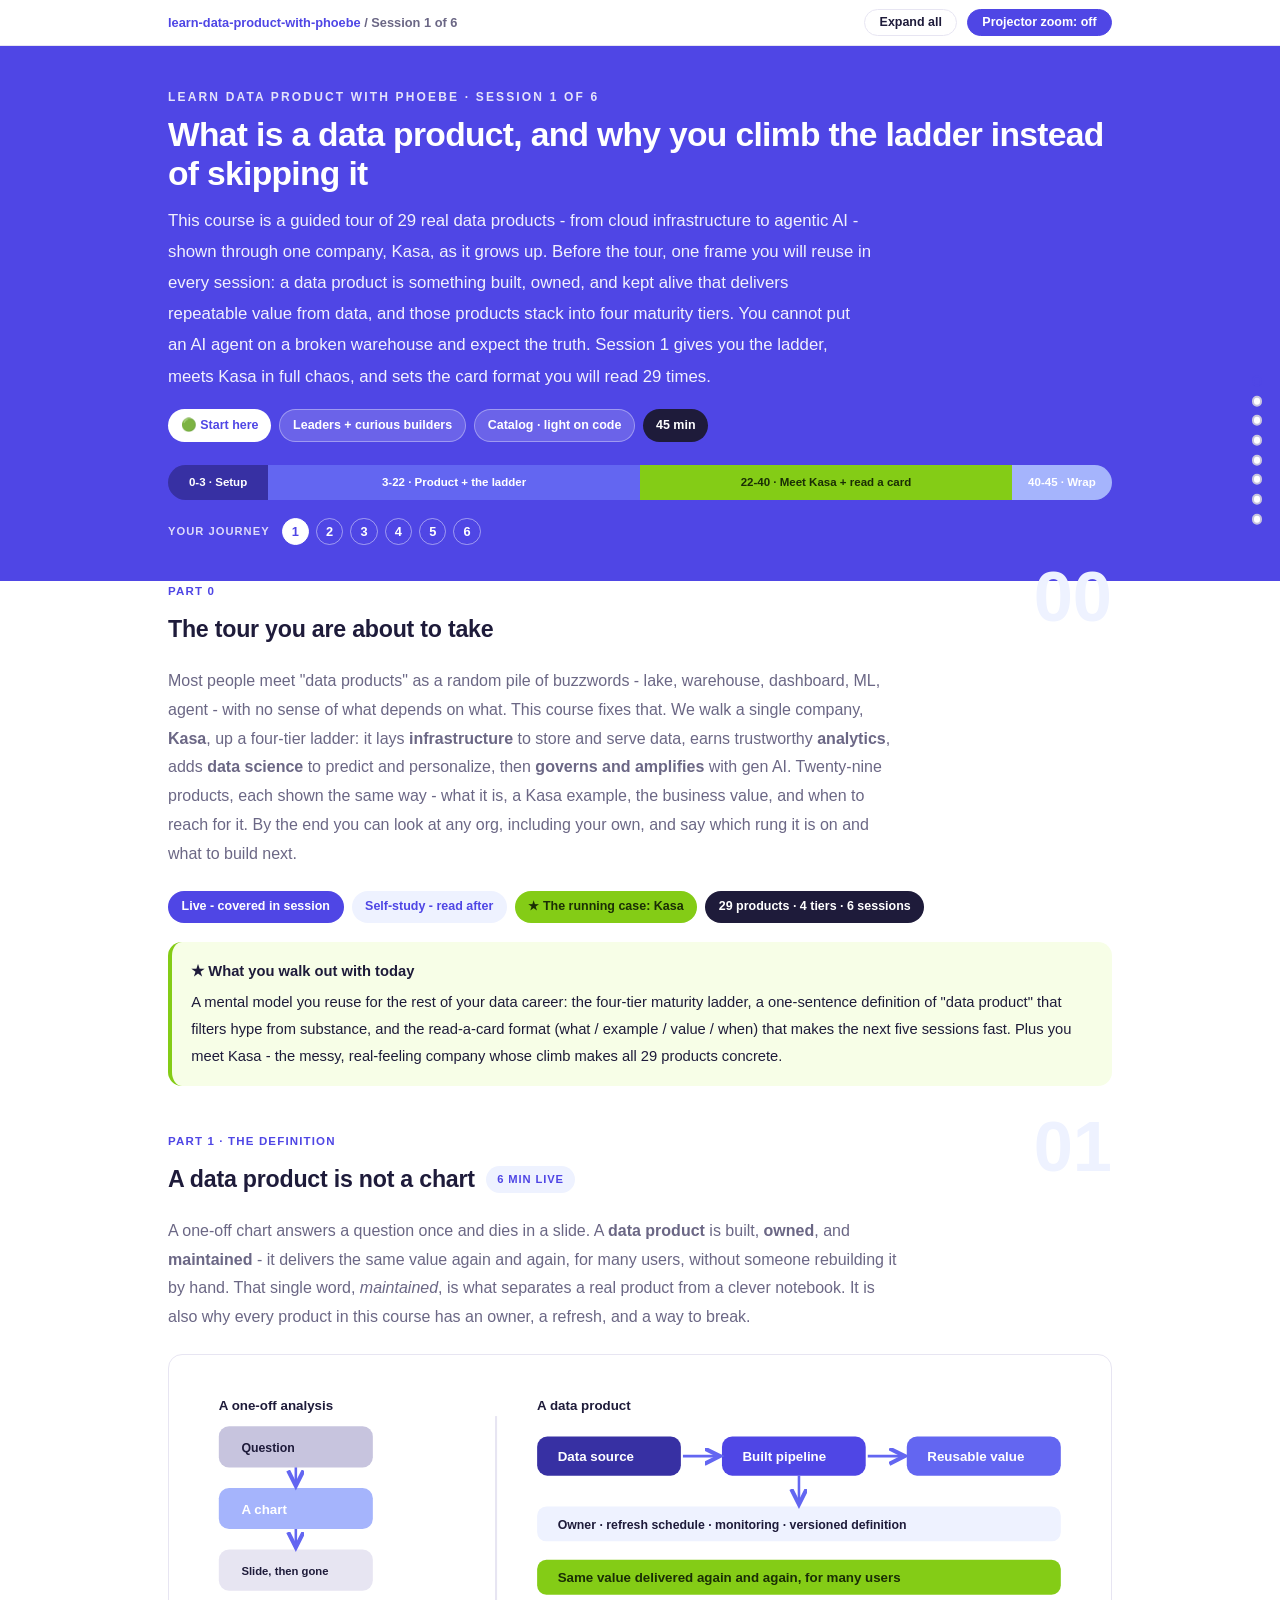
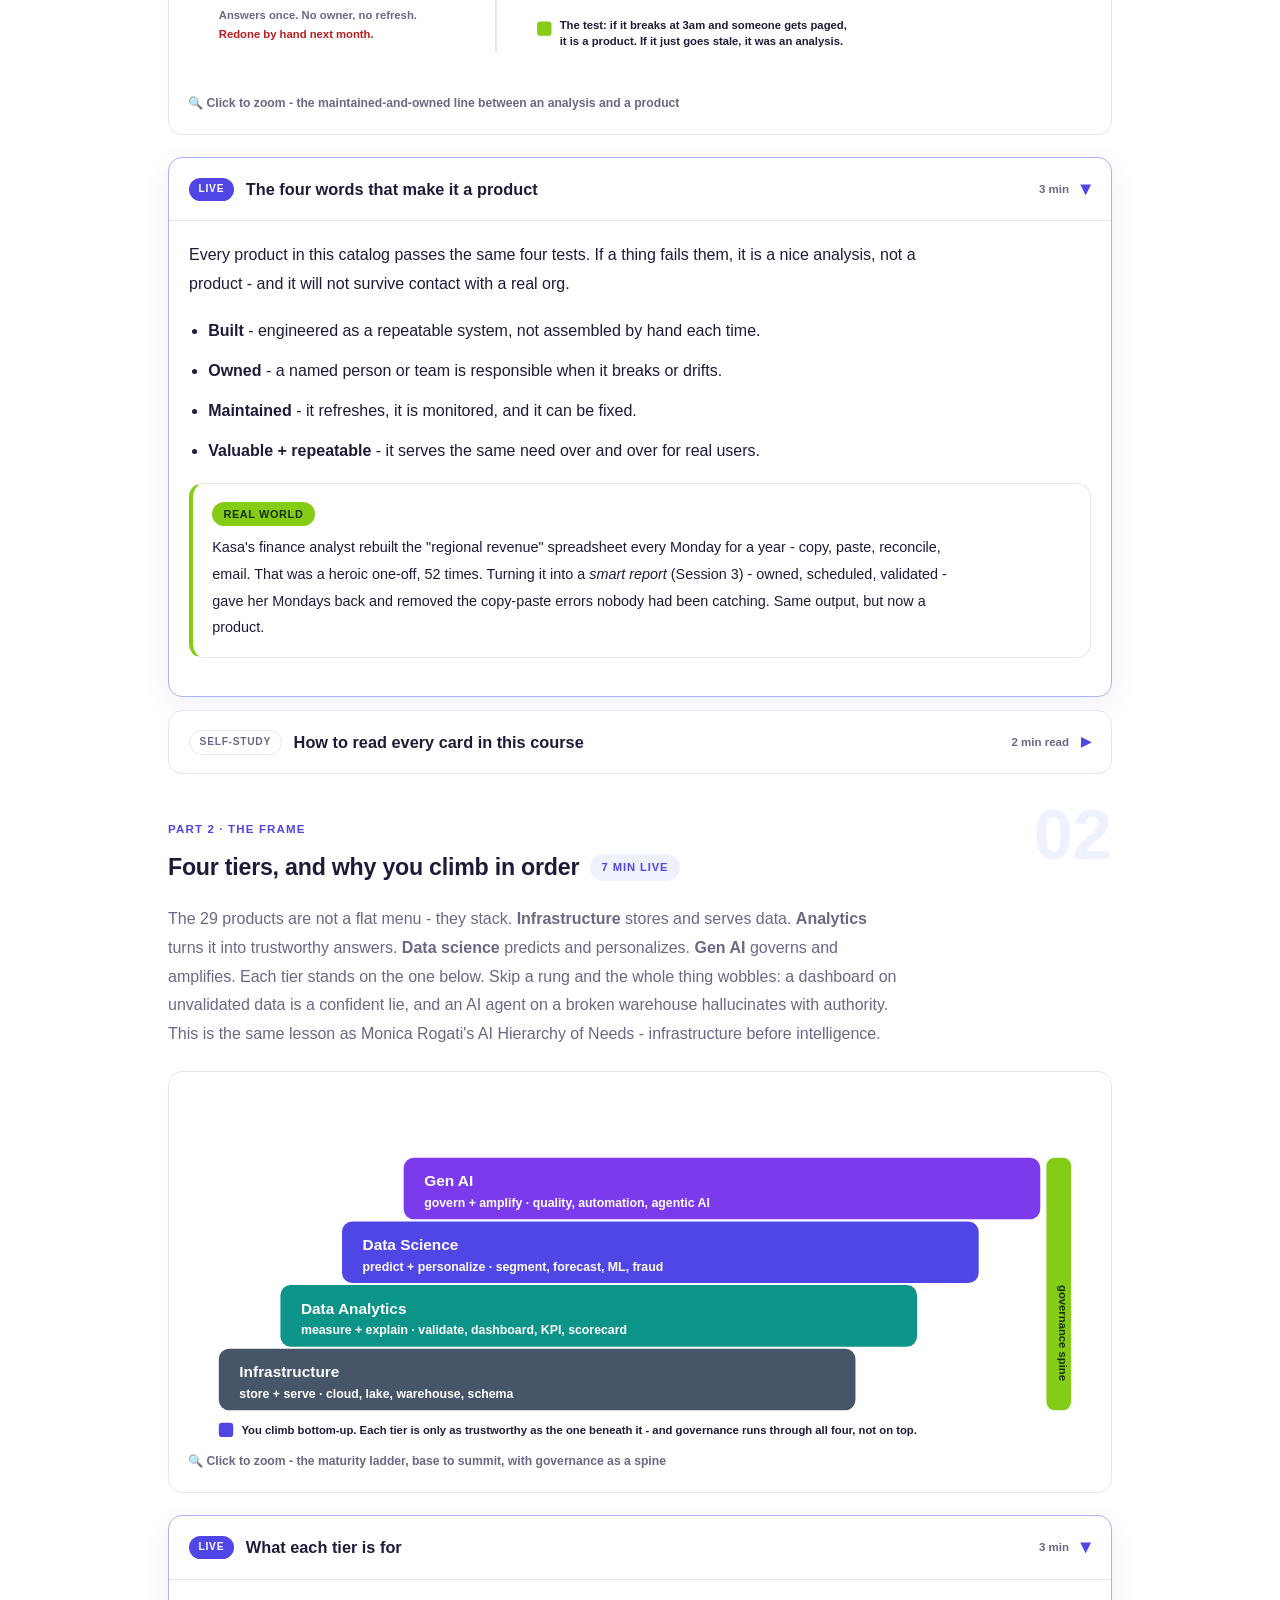
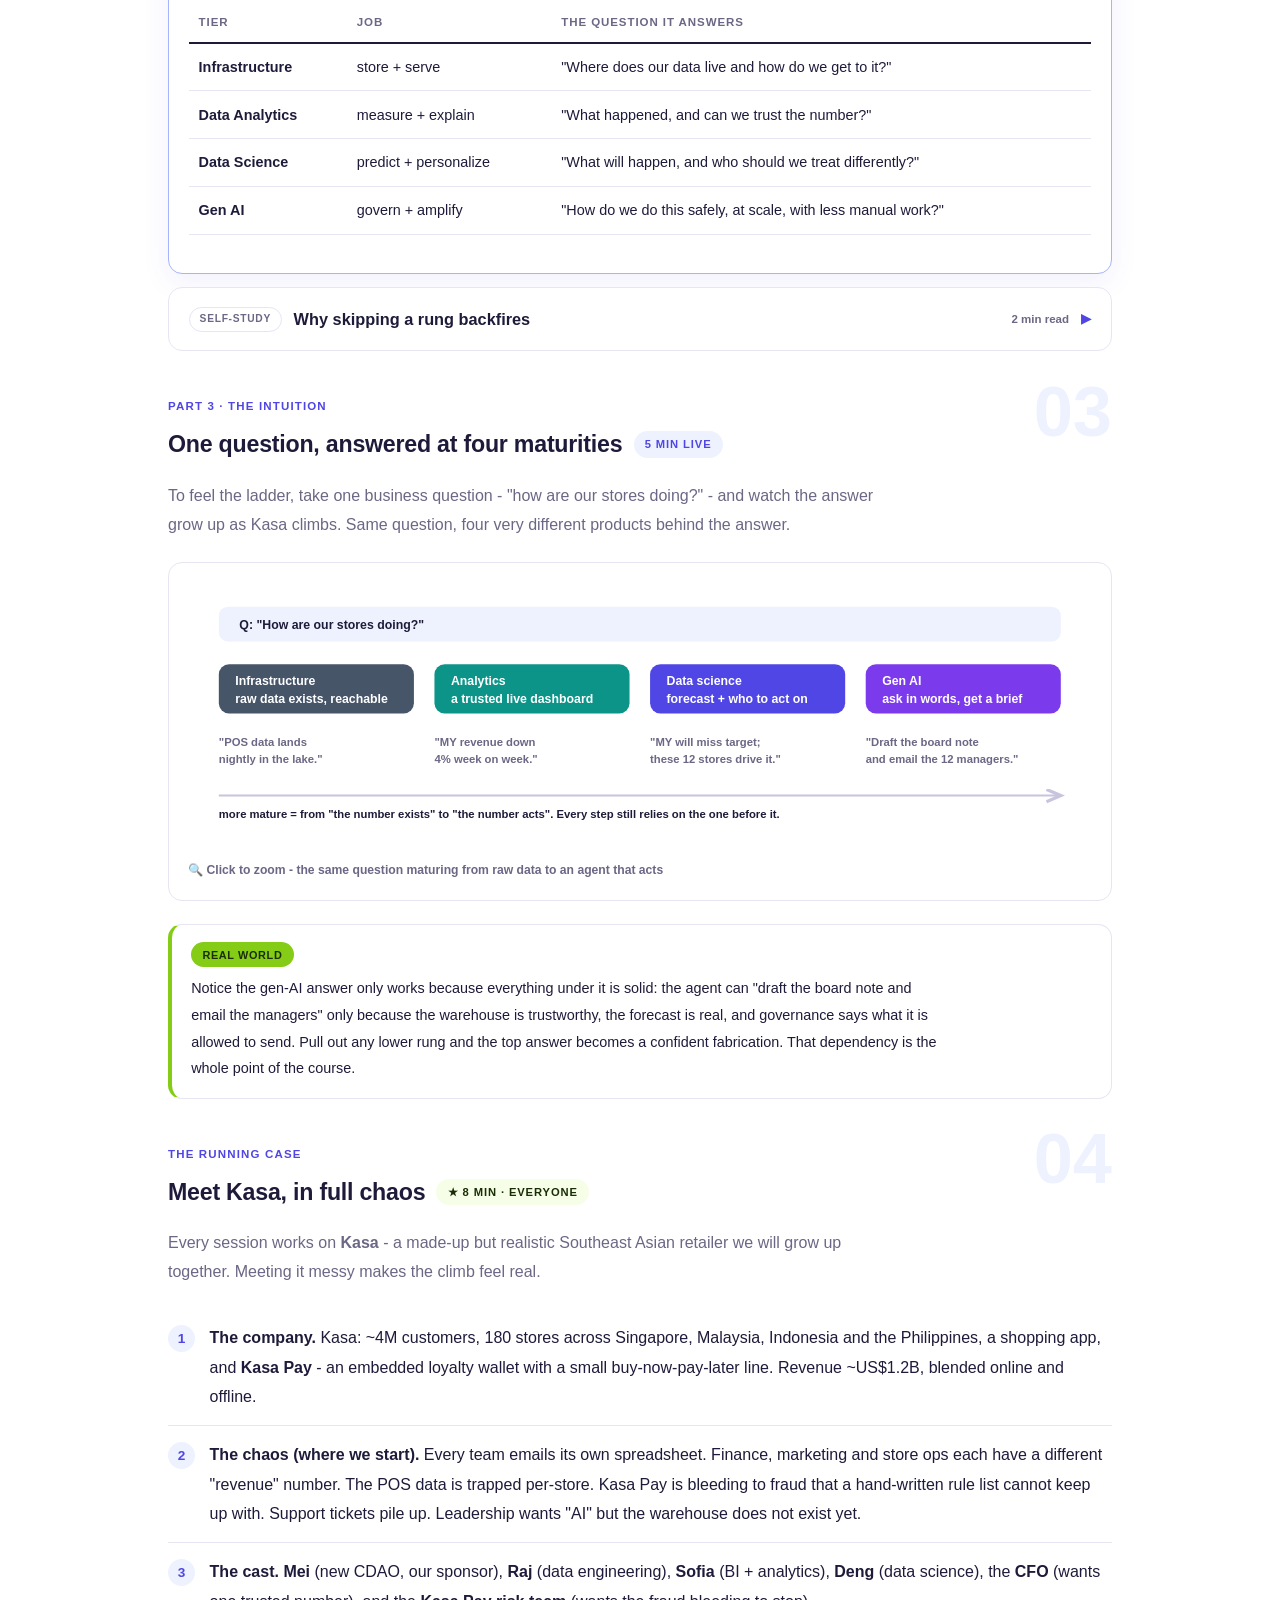
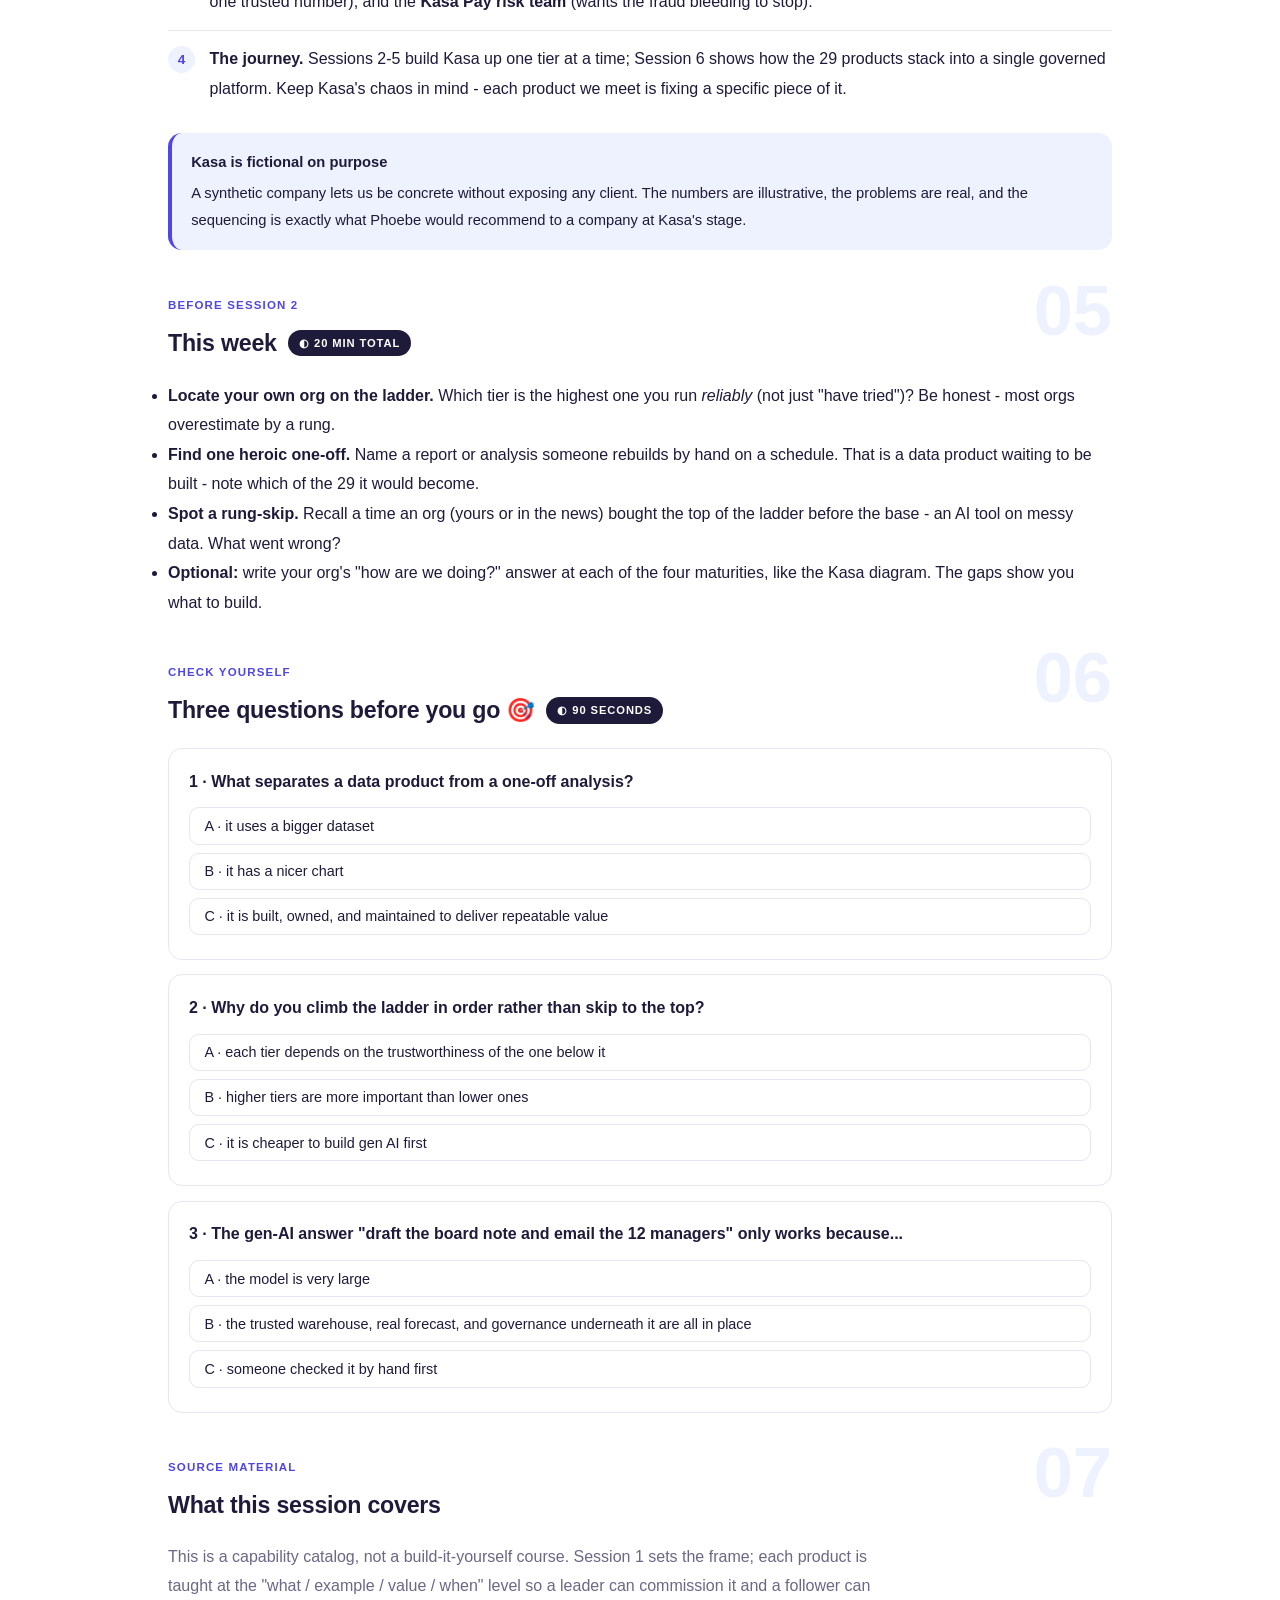
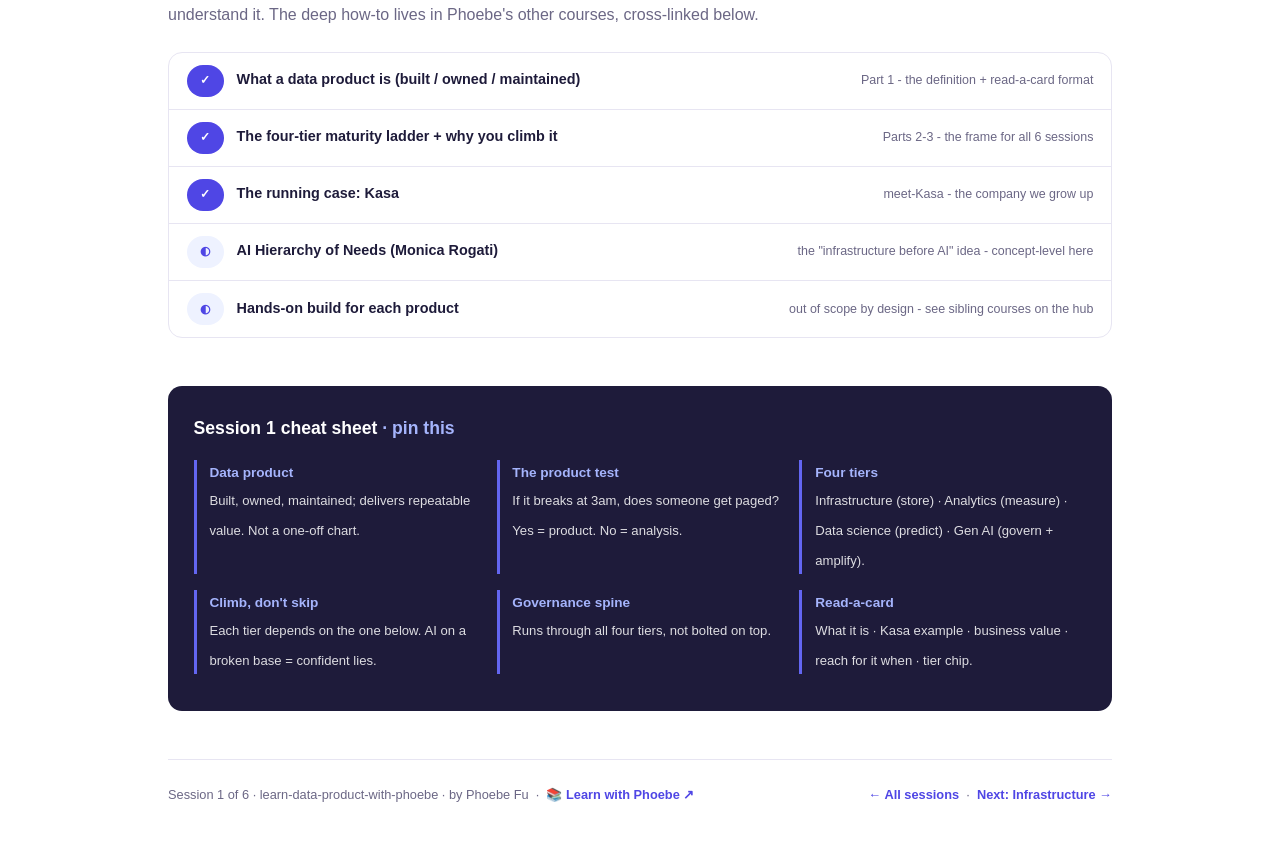
==== courses/01-maturity-ladder.html @ a774b949 "Fix SVG label text overflowing its box in S1/S4/S5 diagrams Co-Authored-By: Claude Opus 4.8 <noreply" ====
<!DOCTYPE html>
<html lang="en">
<head>
<meta charset="UTF-8">
<meta name="viewport" content="width=device-width, initial-scale=1.0">
<title>Session 1 · The data product maturity ladder - learn data product with phoebe</title>
<link rel="stylesheet" href="../assets/style.css?v=1">
</head>
<body>

<div class="toolbar">
  <div class="wrap">
    <span class="crumb"><a href="../index.html">learn-data-product-with-phoebe</a> / Session 1 of 6</span>
    <button class="btn" id="toggle-all" type="button">Expand all</button>
    <button class="btn primary" id="zoom-toggle" type="button">Projector zoom: off</button>
  </div>
</div>

<header class="masthead">
  <div class="wrap">
    <div class="eyebrow">Learn Data Product with Phoebe · Session 1 of 6</div>
    <h1>What is a data product, <span class="accent">and why you climb the ladder instead of skipping it</span></h1>
    <p class="sub">This course is a guided tour of 29 real data products - from cloud infrastructure to agentic AI - shown through one company, Kasa, as it grows up. Before the tour, one frame you will reuse in every session: a data product is something built, owned, and kept alive that delivers repeatable value from data, and those products stack into four maturity tiers. You cannot put an AI agent on a broken warehouse and expect the truth. Session 1 gives you the ladder, meets Kasa in full chaos, and sets the card format you will read 29 times.</p>
    <div class="chip-row">
      <span class="chip level">🟢 Start here</span>
      <span class="chip audience">Leaders + curious builders</span>
      <span class="chip audience">Catalog · light on code</span>
      <span class="chip time">45 min</span>
    </div>
    <div class="agenda">
      <span class="a1" style="flex:1">0-3 · Setup</span>
      <span class="a2" style="flex:4">3-22 · Product + the ladder</span>
      <span class="a3" style="flex:4">22-40 · Meet Kasa + read a card</span>
      <span class="a4" style="flex:1">40-45 · Wrap</span>
    </div>
  </div>
</header>

<main class="wrap">

  <!-- ============ INTRO ============ -->
  <section class="section" id="intro">
    <div class="section-kicker">
      <span class="klabel">Part 0</span>
      <h2>The tour you are about to take</h2>
    </div>
    <p class="lede">Most people meet "data products" as a random pile of buzzwords - lake, warehouse, dashboard, ML, agent - with no sense of what depends on what. This course fixes that. We walk a single company, <strong>Kasa</strong>, up a four-tier ladder: it lays <strong>infrastructure</strong> to store and serve data, earns trustworthy <strong>analytics</strong>, adds <strong>data science</strong> to predict and personalize, then <strong>governs and amplifies</strong> with gen AI. Twenty-nine products, each shown the same way - what it is, a Kasa example, the business value, and when to reach for it. By the end you can look at any org, including your own, and say which rung it is on and what to build next.</p>
    <div class="legend">
      <span class="pill solid">Live - covered in session</span>
      <span class="pill light">Self-study - read after</span>
      <span class="pill amber">★ The running case: Kasa</span>
      <span class="pill inkpill">29 products · 4 tiers · 6 sessions</span>
    </div>
    <div class="callout win">
      <strong>★ What you walk out with today</strong>
      A mental model you reuse for the rest of your data career: the four-tier maturity ladder, a one-sentence definition of "data product" that filters hype from substance, and the read-a-card format (what / example / value / when) that makes the next five sessions fast. Plus you meet Kasa - the messy, real-feeling company whose climb makes all 29 products concrete.
    </div>
  </section>

  <!-- ============ PART 1: WHAT IS A DATA PRODUCT ============ -->
  <section class="section" id="what-is">
    <div class="section-kicker">
      <span class="klabel">Part 1 · the definition</span>
      <h2>A data product is not a chart <span class="tag concept">6 min live</span></h2>
    </div>
    <p class="lede">A one-off chart answers a question once and dies in a slide. A <strong>data product</strong> is built, <strong>owned</strong>, and <strong>maintained</strong> - it delivers the same value again and again, for many users, without someone rebuilding it by hand. That single word, <em>maintained</em>, is what separates a real product from a clever notebook. It is also why every product in this course has an owner, a refresh, and a way to break.</p>

    <figure class="zoomable">
      <svg viewBox="0 0 880 300" xmlns="http://www.w3.org/2000/svg" role="img" aria-label="A one-off analysis on the left dies after one use, a data product on the right is built, owned, refreshed and reused">
        <style>
          .dpT { font: 700 13px Inter, sans-serif; fill: #FFFFFF; }
          .dpH { font: 700 13px Inter, sans-serif; fill: #1E1B3A; }
          .dpC { font: 600 12px Inter, sans-serif; fill: #1E1B3A; }
          .dpN { font: 600 11px Inter, sans-serif; fill: #6B6785; }
          .dpA { stroke: #6366F1; stroke-width: 2.5; fill: none; marker-end: url(#dpAh); }
        </style>
        <defs>
          <marker id="dpAh" markerWidth="9" markerHeight="9" refX="6" refY="3" orient="auto"><path d="M0,0 L6,3 L0,6" fill="none" stroke="#6366F1" stroke-width="1.6"/></marker>
        </defs>
        <!-- LEFT: one-off -->
        <text class="dpH" x="30" y="34">A one-off analysis</text>
        <rect x="30" y="50" width="150" height="40" rx="10" fill="#C7C4DE"/><text class="dpC" x="52" y="75" style="fill:#1E1B3A">Question</text>
        <rect x="30" y="110" width="150" height="40" rx="10" fill="#A5B4FC"/><text class="dpT" x="52" y="135">A chart</text>
        <rect x="30" y="170" width="150" height="40" rx="10" fill="#E7E5F2"/><text class="dpN" x="52" y="195" style="fill:#1E1B3A">Slide, then gone</text>
        <path class="dpA" d="M105,90 L105,108"/>
        <path class="dpA" d="M105,150 L105,168"/>
        <text class="dpN" x="30" y="238">Answers once. No owner, no refresh.</text>
        <text class="dpN" x="30" y="256" style="fill:#B91C1C">Redone by hand next month.</text>
        <!-- divider -->
        <line x1="300" y1="40" x2="300" y2="270" stroke="#E7E5F2" stroke-width="2"/>
        <!-- RIGHT: data product -->
        <text class="dpH" x="340" y="34">A data product</text>
        <rect x="340" y="60" width="140" height="38" rx="10" fill="#3730A3"/><text class="dpT" x="360" y="84">Data source</text>
        <rect x="520" y="60" width="140" height="38" rx="10" fill="#4F46E5"/><text class="dpT" x="540" y="84">Built pipeline</text>
        <rect x="700" y="60" width="150" height="38" rx="10" fill="#6366F1"/><text class="dpT" x="720" y="84">Reusable value</text>
        <path class="dpA" d="M482,79 L518,79"/>
        <path class="dpA" d="M662,79 L698,79"/>
        <rect x="340" y="128" width="510" height="34" rx="9" fill="#EEF2FF"/>
        <text class="dpC" x="360" y="150">Owner · refresh schedule · monitoring · versioned definition</text>
        <path class="dpA" d="M595,98 L595,126"/>
        <rect x="340" y="180" width="510" height="34" rx="9" fill="#84CC16"/>
        <text class="dpH" x="360" y="202" style="fill:#1A2E05">Same value delivered again and again, for many users</text>
        <!-- note -->
        <rect x="340" y="240" width="14" height="14" rx="3" fill="#84CC16"/>
        <text class="dpN" x="362" y="247" style="fill:#1E1B3A">The test: if it breaks at 3am and someone gets paged,</text>
        <text class="dpN" x="362" y="263" style="fill:#1E1B3A">it is a product. If it just goes stale, it was an analysis.</text>
      </svg>
      <figcaption>🔍 Click to zoom - the maintained-and-owned line between an analysis and a product</figcaption>
    </figure>

    <details class="card" open>
      <summary><span class="mode live">Live</span>The four words that make it a product<span class="mini">3 min</span><span class="caret">▶</span></summary>
      <div class="body">
        <p>Every product in this catalog passes the same four tests. If a thing fails them, it is a nice analysis, not a product - and it will not survive contact with a real org.</p>
        <ul>
          <li><strong>Built</strong> - engineered as a repeatable system, not assembled by hand each time.</li>
          <li><strong>Owned</strong> - a named person or team is responsible when it breaks or drifts.</li>
          <li><strong>Maintained</strong> - it refreshes, it is monitored, and it can be fixed.</li>
          <li><strong>Valuable + repeatable</strong> - it serves the same need over and over for real users.</li>
        </ul>
        <div class="callout example">
          <span class="ex-pill">Real world</span>
          <p>Kasa's finance analyst rebuilt the "regional revenue" spreadsheet every Monday for a year - copy, paste, reconcile, email. That was a heroic one-off, 52 times. Turning it into a <em>smart report</em> (Session 3) - owned, scheduled, validated - gave her Mondays back and removed the copy-paste errors nobody had been catching. Same output, but now a product.</p>
        </div>
      </div>
    </details>

    <details class="card">
      <summary><span class="mode self">Self-study</span>How to read every card in this course<span class="mini">2 min read</span><span class="caret">▶</span></summary>
      <div class="body">
        <p>From Session 2 on, each of the 29 products gets the same card so you can compare them at a glance:</p>
        <table class="clean">
          <thead><tr><th>Line</th><th>Answers</th></tr></thead>
          <tbody>
            <tr><td><b>What it is</b></td><td>the product in one plain sentence, no jargon</td></tr>
            <tr><td><b>Kasa example</b></td><td>what it looks like inside the running case</td></tr>
            <tr><td><b>Business value</b></td><td>the outcome a leader would pay for</td></tr>
            <tr><td><b>Reach for it when</b></td><td>the trigger that tells you it is time to build this</td></tr>
            <tr><td><b>Tier chip</b></td><td>which rung of the ladder it sits on</td></tr>
          </tbody>
        </table>
        <div class="callout tip">
          <strong>Use it as a commissioning checklist</strong>
          Leaders: the "reach for it when" line is your buy signal. If the trigger matches your org, that product is worth a conversation. If it does not, you are early - build the rung below it first.
        </div>
      </div>
    </details>
  </section>

  <!-- ============ PART 2: THE LADDER ============ -->
  <section class="section" id="ladder">
    <div class="section-kicker">
      <span class="klabel">Part 2 · the frame</span>
      <h2>Four tiers, and why you climb in order <span class="tag concept">7 min live</span></h2>
    </div>
    <p class="lede">The 29 products are not a flat menu - they stack. <strong>Infrastructure</strong> stores and serves data. <strong>Analytics</strong> turns it into trustworthy answers. <strong>Data science</strong> predicts and personalizes. <strong>Gen AI</strong> governs and amplifies. Each tier stands on the one below. Skip a rung and the whole thing wobbles: a dashboard on unvalidated data is a confident lie, and an AI agent on a broken warehouse hallucinates with authority. This is the same lesson as Monica Rogati's AI Hierarchy of Needs - infrastructure before intelligence.</p>

    <figure class="zoomable">
      <svg viewBox="0 0 880 340" xmlns="http://www.w3.org/2000/svg" role="img" aria-label="A four-rung ascending ladder: infrastructure at the base in slate, analytics in teal, data science in indigo, gen AI at the top in violet, with a governance spine running through all">
        <style>
          .ldT { font: 800 15px Inter, sans-serif; fill: #FFFFFF; }
          .ldS { font: 600 12px Inter, sans-serif; fill: #FFFFFF; }
          .ldN { font: 600 11px Inter, sans-serif; fill: #6B6785; }
          .ldG { font: 700 11px Inter, sans-serif; fill: #1A2E05; }
        </style>
        <!-- rungs, rising left to right -->
        <rect x="30"  y="250" width="620" height="60" rx="10" fill="#475569"/>
        <text class="ldT" x="50" y="278">Infrastructure</text><text class="ldS" x="50" y="298">store + serve · cloud, lake, warehouse, schema</text>
        <rect x="90"  y="188" width="620" height="60" rx="10" fill="#0D9488"/>
        <text class="ldT" x="110" y="216">Data Analytics</text><text class="ldS" x="110" y="236">measure + explain · validate, dashboard, KPI, scorecard</text>
        <rect x="150" y="126" width="620" height="60" rx="10" fill="#4F46E5"/>
        <text class="ldT" x="170" y="154">Data Science</text><text class="ldS" x="170" y="174">predict + personalize · segment, forecast, ML, fraud</text>
        <rect x="210" y="64"  width="620" height="60" rx="10" fill="#7C3AED"/>
        <text class="ldT" x="230" y="92">Gen AI</text><text class="ldS" x="230" y="112">govern + amplify · quality, automation, agentic AI</text>
        <!-- governance spine -->
        <rect x="836" y="64" width="24" height="246" rx="8" fill="#84CC16"/>
        <text class="ldG" x="848" y="188" transform="rotate(90 848 188)">governance spine</text>
        <!-- note squares -->
        <rect x="30" y="322" width="14" height="14" rx="3" fill="#4F46E5"/>
        <text class="ldN" x="52" y="333" style="fill:#1E1B3A">You climb bottom-up. Each tier is only as trustworthy as the one beneath it - and governance runs through all four, not on top.</text>
      </svg>
      <figcaption>🔍 Click to zoom - the maturity ladder, base to summit, with governance as a spine</figcaption>
    </figure>

    <details class="card" open>
      <summary><span class="mode live">Live</span>What each tier is for<span class="mini">3 min</span><span class="caret">▶</span></summary>
      <div class="body">
        <table class="clean">
          <thead><tr><th>Tier</th><th>Job</th><th>The question it answers</th></tr></thead>
          <tbody>
            <tr><td><b>Infrastructure</b></td><td>store + serve</td><td>"Where does our data live and how do we get to it?"</td></tr>
            <tr><td><b>Data Analytics</b></td><td>measure + explain</td><td>"What happened, and can we trust the number?"</td></tr>
            <tr><td><b>Data Science</b></td><td>predict + personalize</td><td>"What will happen, and who should we treat differently?"</td></tr>
            <tr><td><b>Gen AI</b></td><td>govern + amplify</td><td>"How do we do this safely, at scale, with less manual work?"</td></tr>
          </tbody>
        </table>
      </div>
    </details>

    <details class="card">
      <summary><span class="mode self">Self-study</span>Why skipping a rung backfires<span class="mini">2 min read</span><span class="caret">▶</span></summary>
      <div class="body">
        <p>The most expensive data mistakes are all rung-skips. A few patterns you will recognize:</p>
        <ul>
          <li><strong>AI on a swamp</strong> - buying an "AI copilot" before the warehouse is clean. It answers fluently and wrongly, and trust never recovers.</li>
          <li><strong>Dashboards on sand</strong> - shipping 40 dashboards with no data validation. Every meeting becomes an argument about whose number is right.</li>
          <li><strong>Models with no home</strong> - a data scientist builds a great churn model that lives in a notebook and never ships. Value: zero.</li>
        </ul>
        <div class="callout tip">
          <strong>The ladder is a sequencing tool, not a ranking</strong>
          Higher is not "better" - infrastructure is not lesser than AI. Higher just <em>depends on</em> lower. A mature org runs all four tiers at once; a growing one builds them in order.
        </div>
      </div>
    </details>
  </section>

  <!-- ============ PART 3: SAME QUESTION FOUR MATURITIES ============ -->
  <section class="section" id="four-maturities">
    <div class="section-kicker">
      <span class="klabel">Part 3 · the intuition</span>
      <h2>One question, answered at four maturities <span class="tag concept">5 min live</span></h2>
    </div>
    <p class="lede">To feel the ladder, take one business question - "how are our stores doing?" - and watch the answer grow up as Kasa climbs. Same question, four very different products behind the answer.</p>

    <figure class="zoomable">
      <svg viewBox="0 0 880 260" xmlns="http://www.w3.org/2000/svg" role="img" aria-label="The question how are our stores doing answered four ways, one per tier, each richer than the last">
        <style>
          .sqT { font: 700 12px Inter, sans-serif; fill: #FFFFFF; }
          .sqL { font: 700 12px Inter, sans-serif; fill: #1E1B3A; }
          .sqN { font: 600 11px Inter, sans-serif; fill: #6B6785; }
        </style>
        <rect x="30" y="24" width="820" height="34" rx="9" fill="#EEF2FF"/>
        <text class="sqL" x="50" y="46">Q: "How are our stores doing?"</text>
        <!-- four columns -->
        <rect x="30" y="80" width="190" height="48" rx="10" fill="#475569"/><text class="sqT" x="46" y="100">Infrastructure</text><text class="sqT" x="46" y="118" style="font-weight:600">raw data exists, reachable</text>
        <rect x="240" y="80" width="190" height="48" rx="10" fill="#0D9488"/><text class="sqT" x="256" y="100">Analytics</text><text class="sqT" x="256" y="118" style="font-weight:600">a trusted live dashboard</text>
        <rect x="450" y="80" width="190" height="48" rx="10" fill="#4F46E5"/><text class="sqT" x="466" y="100">Data science</text><text class="sqT" x="466" y="118" style="font-weight:600">forecast + who to act on</text>
        <rect x="660" y="80" width="190" height="48" rx="10" fill="#7C3AED"/><text class="sqT" x="676" y="100">Gen AI</text><text class="sqT" x="676" y="118" style="font-weight:600">ask in words, get a brief</text>
        <!-- answers -->
        <text class="sqN" x="30" y="160">"POS data lands</text><text class="sqN" x="30" y="176">nightly in the lake."</text>
        <text class="sqN" x="240" y="160">"MY revenue down</text><text class="sqN" x="240" y="176">4% week on week."</text>
        <text class="sqN" x="450" y="160">"MY will miss target;</text><text class="sqN" x="450" y="176">these 12 stores drive it."</text>
        <text class="sqN" x="660" y="160">"Draft the board note</text><text class="sqN" x="660" y="176">and email the 12 managers."</text>
        <!-- arrow -->
        <line x1="30" y1="208" x2="850" y2="208" stroke="#C7C4DE" stroke-width="2" marker-end="url(#sqAh)"/>
        <defs><marker id="sqAh" markerWidth="10" markerHeight="10" refX="7" refY="3" orient="auto"><path d="M0,0 L7,3 L0,6" fill="none" stroke="#C7C4DE" stroke-width="1.6"/></marker></defs>
        <text class="sqN" x="30" y="230" style="fill:#1E1B3A">more mature = from "the number exists" to "the number acts". Every step still relies on the one before it.</text>
      </svg>
      <figcaption>🔍 Click to zoom - the same question maturing from raw data to an agent that acts</figcaption>
    </figure>

    <div class="callout example">
      <span class="ex-pill">Real world</span>
      <p>Notice the gen-AI answer only works because everything under it is solid: the agent can "draft the board note and email the managers" only because the warehouse is trustworthy, the forecast is real, and governance says what it is allowed to send. Pull out any lower rung and the top answer becomes a confident fabrication. That dependency is the whole point of the course.</p>
    </div>
  </section>

  <!-- ============ MEET KASA ============ -->
  <section class="section" id="meet-kasa">
    <div class="section-kicker">
      <span class="klabel">The running case</span>
      <h2>Meet Kasa, in full chaos <span class="tag demo">★ 8 min · everyone</span></h2>
    </div>
    <p class="lede">Every session works on <strong>Kasa</strong> - a made-up but realistic Southeast Asian retailer we will grow up together. Meeting it messy makes the climb feel real.</p>
    <div class="steps">
      <div class="step"><p><strong>The company.</strong> Kasa: ~4M customers, 180 stores across Singapore, Malaysia, Indonesia and the Philippines, a shopping app, and <strong>Kasa Pay</strong> - an embedded loyalty wallet with a small buy-now-pay-later line. Revenue ~US$1.2B, blended online and offline.</p></div>
      <div class="step"><p><strong>The chaos (where we start).</strong> Every team emails its own spreadsheet. Finance, marketing and store ops each have a different "revenue" number. The POS data is trapped per-store. Kasa Pay is bleeding to fraud that a hand-written rule list cannot keep up with. Support tickets pile up. Leadership wants "AI" but the warehouse does not exist yet.</p></div>
      <div class="step"><p><strong>The cast.</strong> <b>Mei</b> (new CDAO, our sponsor), <b>Raj</b> (data engineering), <b>Sofia</b> (BI + analytics), <b>Deng</b> (data science), the <b>CFO</b> (wants one trusted number), and the <b>Kasa Pay risk team</b> (wants the fraud bleeding to stop).</p></div>
      <div class="step"><p><strong>The journey.</strong> Sessions 2-5 build Kasa up one tier at a time; Session 6 shows how the 29 products stack into a single governed platform. Keep Kasa's chaos in mind - each product we meet is fixing a specific piece of it.</p></div>
    </div>
    <div class="callout tip">
      <strong>Kasa is fictional on purpose</strong>
      A synthetic company lets us be concrete without exposing any client. The numbers are illustrative, the problems are real, and the sequencing is exactly what Phoebe would recommend to a company at Kasa's stage.
    </div>
  </section>

  <!-- ============ HOMEWORK ============ -->
  <section class="section" id="exercise">
    <div class="section-kicker">
      <span class="klabel">Before Session 2</span>
      <h2>This week <span class="tag exercise">◐ 20 min total</span></h2>
    </div>
    <ul>
      <li><strong>Locate your own org on the ladder.</strong> Which tier is the highest one you run <em>reliably</em> (not just "have tried")? Be honest - most orgs overestimate by a rung.</li>
      <li><strong>Find one heroic one-off.</strong> Name a report or analysis someone rebuilds by hand on a schedule. That is a data product waiting to be built - note which of the 29 it would become.</li>
      <li><strong>Spot a rung-skip.</strong> Recall a time an org (yours or in the news) bought the top of the ladder before the base - an AI tool on messy data. What went wrong?</li>
      <li><strong>Optional:</strong> write your org's "how are we doing?" answer at each of the four maturities, like the Kasa diagram. The gaps show you what to build.</li>
    </ul>
  </section>

  <!-- ============ QUIZ ============ -->
  <section class="section" id="quiz">
    <div class="section-kicker">
      <span class="klabel">Check yourself</span>
      <h2>Three questions before you go 🎯 <span class="tag exercise">◐ 90 seconds</span></h2>
    </div>
    <div class="quiz-q" data-answer="2">
      <p class="qtext">1 · What separates a data product from a one-off analysis?</p>
      <button class="qopt" type="button">A · it uses a bigger dataset</button>
      <button class="qopt" type="button">B · it has a nicer chart</button>
      <button class="qopt" type="button">C · it is built, owned, and maintained to deliver repeatable value</button>
      <p class="qwhy">The dividing word is "maintained" - a product has an owner, a refresh, and a way to break. A one-off answers once and dies in a slide.</p>
    </div>
    <div class="quiz-q" data-answer="0">
      <p class="qtext">2 · Why do you climb the ladder in order rather than skip to the top?</p>
      <button class="qopt" type="button">A · each tier depends on the trustworthiness of the one below it</button>
      <button class="qopt" type="button">B · higher tiers are more important than lower ones</button>
      <button class="qopt" type="button">C · it is cheaper to build gen AI first</button>
      <p class="qwhy">Higher is not better, it is dependent. An AI agent on a broken warehouse hallucinates with authority - the base has to be solid first. It echoes the AI Hierarchy of Needs: infrastructure before intelligence.</p>
    </div>
    <div class="quiz-q" data-answer="1">
      <p class="qtext">3 · The gen-AI answer "draft the board note and email the 12 managers" only works because...</p>
      <button class="qopt" type="button">A · the model is very large</button>
      <button class="qopt" type="button">B · the trusted warehouse, real forecast, and governance underneath it are all in place</button>
      <button class="qopt" type="button">C · someone checked it by hand first</button>
      <p class="qwhy">The top of the ladder only acts correctly when every rung under it is solid. Remove the warehouse or the governance and the agent acts confidently on fiction.</p>
    </div>
    <p class="quiz-score"></p>
  </section>

  <!-- ============ OFFICIAL SOURCES ============ -->
  <section class="section" id="official">
    <div class="section-kicker">
      <span class="klabel">Source material</span>
      <h2>What this session covers</h2>
    </div>
    <p class="lede">This is a capability catalog, not a build-it-yourself course. Session 1 sets the frame; each product is taught at the "what / example / value / when" level so a leader can commission it and a follower can understand it. The deep how-to lives in Phoebe's other courses, cross-linked below.</p>
    <div class="covered">
      <div class="covered-row"><span class="status pill solid">✓</span><span class="name">What a data product is (built / owned / maintained)</span><span class="note">Part 1 - the definition + read-a-card format</span></div>
      <div class="covered-row"><span class="status pill solid">✓</span><span class="name">The four-tier maturity ladder + why you climb it</span><span class="note">Parts 2-3 - the frame for all 6 sessions</span></div>
      <div class="covered-row"><span class="status pill solid">✓</span><span class="name">The running case: Kasa</span><span class="note">meet-Kasa - the company we grow up</span></div>
      <div class="covered-row"><span class="status pill light">◐</span><span class="name">AI Hierarchy of Needs (Monica Rogati)</span><span class="note">the "infrastructure before AI" idea - concept-level here</span></div>
      <div class="covered-row"><span class="status pill light">◐</span><span class="name">Hands-on build for each product</span><span class="note">out of scope by design - see sibling courses on the hub</span></div>
    </div>
  </section>

  <!-- ============ CHEAT SHEET ============ -->
  <section class="cheat" id="cheatsheet">
    <h3>Session 1 cheat sheet <span>· pin this</span></h3>
    <div class="grid-2">
      <div class="cheat-item"><b>Data product</b><span>Built, owned, maintained; delivers repeatable value. Not a one-off chart.</span></div>
      <div class="cheat-item"><b>The product test</b><span>If it breaks at 3am, does someone get paged? Yes = product. No = analysis.</span></div>
      <div class="cheat-item"><b>Four tiers</b><span>Infrastructure (store) · Analytics (measure) · Data science (predict) · Gen AI (govern + amplify).</span></div>
      <div class="cheat-item"><b>Climb, don't skip</b><span>Each tier depends on the one below. AI on a broken base = confident lies.</span></div>
      <div class="cheat-item"><b>Governance spine</b><span>Runs through all four tiers, not bolted on top.</span></div>
      <div class="cheat-item"><b>Read-a-card</b><span>What it is · Kasa example · business value · reach for it when · tier chip.</span></div>
    </div>
  </section>

  <footer class="pagefoot">
    <span>Session 1 of 6 · learn-data-product-with-phoebe · by Phoebe Fu &nbsp;·&nbsp; 📚 <a href="https://phoebefu6.github.io/learn-with-phoebe/">Learn with Phoebe ↗</a></span>
    <span><a href="../index.html">← All sessions</a> &nbsp;·&nbsp; <a href="02-infrastructure.html">Next: Infrastructure →</a></span>
  </footer>

</main>

<script src="../assets/app.js?v=1"></script>
</body>
</html>
---- assets/style.css ----
/* learn-claude-with-phoebe - editorial bold design system
   Accent: indigo #4F46E5 · Ink: #1E1B3A · Flagship: amber #84CC16 */

:root {
  --indigo: #4F46E5;
  --indigo-deep: #3730A3;
  --indigo-mid: #6366F1;
  --indigo-soft: #A5B4FC;
  --indigo-50: #EEF2FF;
  --ink: #1E1B3A;
  --muted: #6B6785;
  --faint: #C7C4DE;
  --hairline: #E7E5F2;
  --amber: #84CC16;
  --amber-ink: #1A2E05;
  --amber-50: #F7FEE7;
  --paper: #FFFFFF;
  --code-bg: #14132B;
  --code-ink: #E0E7FF;
  --radius: 14px;
}

* { margin: 0; padding: 0; box-sizing: border-box; }

html { font-size: 16px; scroll-behavior: smooth; }
html.zoom-125 { font-size: 20px; }
html.zoom-150 { font-size: 24px; }

body {
  font-family: "Inter", -apple-system, BlinkMacSystemFont, "Segoe UI", Roboto, sans-serif;
  background: var(--paper);
  color: var(--ink);
  line-height: 1.85;
  font-feature-settings: "tnum";
}

.wrap { max-width: 62rem; margin: 0 auto; padding: 0 1.5rem; }

/* ---------- header band ---------- */
.masthead {
  background: var(--indigo);
  color: #fff;
  padding: 2.5rem 0 2.25rem;
}
.masthead .eyebrow {
  font-size: .75rem;
  letter-spacing: .18em;
  text-transform: uppercase;
  opacity: .85;
  font-weight: 600;
}
.masthead h1 {
  font-size: 2.1rem;
  line-height: 1.15;
  font-weight: 800;
  margin: .5rem 0 .75rem;
  letter-spacing: -.02em;
}
.masthead h1 .accent { color: inherit; }
.masthead .sub { font-size: 1.05rem; opacity: .92; max-width: 44rem; }

.chip-row { display: flex; flex-wrap: wrap; gap: .5rem; margin-top: 1.1rem; }
.chip {
  display: inline-flex;
  align-items: center;
  gap: .35rem;
  border-radius: 999px;
  padding: .25rem .8rem;
  font-size: .78rem;
  font-weight: 600;
  white-space: nowrap;
}
.chip.level { background: #fff; color: var(--indigo); }
.chip.audience { background: rgba(255,255,255,.16); color: #fff; border: 1px solid rgba(255,255,255,.35); }
.chip.time { background: var(--ink); color: #fff; font-variant-numeric: tabular-nums; }

/* ---------- agenda bar ---------- */
.agenda {
  display: flex;
  border-radius: 999px;
  overflow: hidden;
  margin: 1.4rem 0 0;
  font-size: .72rem;
  font-weight: 600;
  text-align: center;
  color: #fff;
}
.agenda span { padding: .45rem .3rem; white-space: nowrap; overflow: hidden; text-overflow: ellipsis; }
.agenda .a1 { background: var(--indigo-deep); }
.agenda .a2 { background: var(--indigo-mid); }
.agenda .a3 { background: var(--amber); color: var(--amber-ink); }
.agenda .a4 { background: var(--indigo-soft); }

/* ---------- toolbar ---------- */
.toolbar {
  position: sticky;
  top: 0;
  z-index: 40;
  background: rgba(255,255,255,.94);
  backdrop-filter: blur(6px);
  border-bottom: 1px solid var(--hairline);
  padding: .55rem 0;
}
.toolbar .wrap { display: flex; align-items: center; gap: .6rem; }
.toolbar .crumb { font-size: .8rem; color: var(--muted); font-weight: 600; margin-right: auto; }
.toolbar .crumb a { color: var(--indigo); text-decoration: none; }
.btn {
  border: 1px solid var(--hairline);
  background: #fff;
  color: var(--ink);
  border-radius: 999px;
  padding: .35rem .9rem;
  font-size: .78rem;
  font-weight: 600;
  cursor: pointer;
  font-family: inherit;
  transition: all .15s ease;
}
.btn:hover { border-color: var(--indigo); color: var(--indigo); }
.btn.primary { background: var(--indigo); border-color: var(--indigo); color: #fff; }
.btn.primary:hover { background: var(--indigo-deep); }

/* ---------- sections ---------- */
main { padding: 2.5rem 0 4rem; }

.section { margin-bottom: 2.8rem; }
.section-kicker { margin-bottom: 1rem; }
.section-kicker .klabel {
  display: block;
  font-size: .72rem;
  text-transform: uppercase;
  letter-spacing: .1em;
  color: var(--indigo);
  font-weight: 700;
  margin-bottom: .35rem;
}
.section-kicker h2 {
  font-size: 1.45rem;
  font-weight: 800;
  letter-spacing: -.01em;
  display: flex;
  align-items: center;
  gap: .7rem;
  flex-wrap: wrap;
}
.section-kicker .tag {
  border-radius: 999px;
  padding: .18rem .7rem;
  font-size: .7rem;
  font-weight: 700;
  text-transform: uppercase;
  letter-spacing: .08em;
}
.tag.concept { background: var(--indigo-50); color: var(--indigo); }
.tag.demo { background: var(--amber-50); color: var(--amber-ink); }
.tag.exercise { background: var(--ink); color: #fff; }

.lede { color: var(--muted); max-width: 46rem; margin-bottom: 1.4rem; line-height: 1.8; }

/* live vs self-study markers on cards */
.mode {
  font-size: .64rem;
  font-weight: 700;
  text-transform: uppercase;
  letter-spacing: .07em;
  padding: .14rem .6rem;
  border-radius: 999px;
  flex: none;
}
.mode.live { background: var(--indigo); color: #fff; }
.mode.self { background: #fff; color: var(--muted); border: 1px solid var(--hairline); }

/* ---------- accordions ---------- */
details.card {
  border: 1px solid var(--hairline);
  border-radius: var(--radius);
  margin-bottom: .8rem;
  overflow: hidden;
  background: #fff;
}
details.card[open] { border-color: var(--indigo-soft); box-shadow: 0 8px 28px rgba(79,70,229,.08); }
details.card summary {
  list-style: none;
  cursor: pointer;
  padding: 1rem 1.25rem;
  display: flex;
  align-items: center;
  gap: .75rem;
  font-weight: 700;
  font-size: 1.02rem;
  user-select: none;
}
details.card summary::-webkit-details-marker { display: none; }
details.card summary .dot {
  width: .6rem; height: .6rem;
  border-radius: 999px;
  background: var(--indigo);
  flex: none;
}
details.card summary .mini { margin-left: auto; font-size: .72rem; color: var(--muted); font-weight: 600; white-space: nowrap; }
details.card summary .caret { transition: transform .2s ease; color: var(--indigo); font-size: .8rem; }
details.card[open] summary .caret { transform: rotate(90deg); }
details.card .body { padding: 0 1.25rem 1.4rem; border-top: 1px solid var(--hairline); padding-top: 1.15rem; }
details.card .body p { margin-bottom: 1.05rem; max-width: 48rem; }
details.card .body p:last-child { margin-bottom: 0; }
details.card .body ul, details.card .body ol { margin: 0 0 1.1rem 1.2rem; max-width: 47rem; }
details.card .body li { margin-bottom: .65rem; }
details.card .body h4 { font-size: .95rem; font-weight: 700; margin: 1.1rem 0 .45rem; }
details.card .body h4:first-child { margin-top: 0; }

/* ---------- pills & legends ---------- */
.legend { display: flex; flex-wrap: wrap; gap: .5rem; margin: 0 0 1.2rem; }
.pill {
  display: inline-flex;
  align-items: center;
  gap: .4rem;
  border-radius: 999px;
  padding: .28rem .85rem;
  font-size: .78rem;
  font-weight: 600;
}
.pill.solid { background: var(--indigo); color: #fff; }
.pill.light { background: var(--indigo-50); color: var(--indigo); }
.pill.inkpill { background: var(--ink); color: #fff; }
.pill.amber, .pill.peach { background: var(--amber); color: var(--amber-ink); }
.pill.bare { color: var(--faint); }

/* ---------- 4D grid ---------- */
.grid-2 { display: grid; grid-template-columns: repeat(auto-fit, minmax(15rem, 1fr)); gap: .8rem; margin: .5rem 0 1rem; }
.d-card {
  border: 1px solid var(--hairline);
  border-left: 4px solid var(--indigo);
  border-radius: 10px;
  padding: 1rem 1.1rem;
}
.d-card h4 { font-size: .95rem; margin-bottom: .3rem; }
.d-card h4 .lead-letter { color: var(--indigo); }
.d-card p { font-size: .86rem; color: var(--muted); margin: 0; }

/* ---------- tables ---------- */
table.clean { width: 100%; border-collapse: collapse; font-size: .9rem; margin: .4rem 0 1rem; }
table.clean th {
  text-align: left;
  font-size: .72rem;
  text-transform: uppercase;
  letter-spacing: .08em;
  color: var(--muted);
  padding: .5rem .6rem;
  border-bottom: 2px solid var(--ink);
}
table.clean td { padding: .7rem .6rem; border-bottom: .5px solid var(--hairline); vertical-align: top; line-height: 1.7; }
table.clean td:first-child { font-weight: 600; }

/* ---------- prompt boxes ---------- */
.prompt-box {
  position: relative;
  background: var(--code-bg);
  color: var(--code-ink);
  border-radius: var(--radius);
  padding: 1.1rem 1.2rem;
  margin: 1rem 0 1.2rem;
  font-family: "SF Mono", ui-monospace, Menlo, Consolas, monospace;
  font-size: .84rem;
  line-height: 1.65;
  white-space: pre-wrap;
  word-break: break-word;
}
.prompt-box .label {
  position: absolute;
  top: -0.7rem;
  left: 1rem;
  background: var(--indigo);
  color: #fff;
  font-family: "Inter", -apple-system, sans-serif;
  font-size: .68rem;
  font-weight: 700;
  letter-spacing: .06em;
  text-transform: uppercase;
  border-radius: 999px;
  padding: .15rem .7rem;
}
.prompt-box.bad .label { background: var(--faint); color: var(--ink); }
.prompt-box.good .label { background: var(--amber); color: var(--amber-ink); }
.copy-btn {
  position: absolute;
  top: .7rem;
  right: .7rem;
  background: rgba(255,255,255,.1);
  border: 1px solid rgba(255,255,255,.25);
  color: #fff;
  border-radius: 999px;
  padding: .25rem .8rem;
  font-size: .72rem;
  font-weight: 600;
  cursor: pointer;
  font-family: "Inter", -apple-system, sans-serif;
  transition: background .15s ease;
}
.copy-btn:hover { background: rgba(255,255,255,.22); }
.copy-btn.copied { background: var(--amber); border-color: var(--amber); color: var(--amber-ink); }

/* ---------- demo steps ---------- */
.steps { counter-reset: step; margin: .6rem 0 1rem; }
.step {
  display: flex;
  gap: .9rem;
  padding: .85rem 0;
  border-bottom: .5px solid var(--hairline);
}
.step:last-child { border-bottom: none; }
.step::before {
  counter-increment: step;
  content: counter(step);
  flex: none;
  width: 1.7rem; height: 1.7rem;
  border-radius: 999px;
  background: var(--indigo-50);
  color: var(--indigo);
  font-weight: 700;
  font-size: .85rem;
  display: inline-flex;
  align-items: center;
  justify-content: center;
  margin-top: .1rem;
}
.step p { margin: 0; }

/* ---------- callouts ---------- */
.callout {
  border-radius: var(--radius);
  padding: 1rem 1.2rem;
  margin: 1rem 0;
  font-size: .92rem;
}
.callout.tip { background: var(--indigo-50); border-left: 4px solid var(--indigo); }
.callout.win { background: var(--amber-50); border-left: 4px solid var(--amber); }
.callout strong:first-child { display: block; margin-bottom: .2rem; }

.callout.example {
  background: #FFFFFF;
  border: 1px solid var(--hairline);
  border-left: 4px solid var(--amber);
  font-size: .9rem;
}
.callout.example .ex-pill {
  display: inline-block;
  background: var(--amber);
  color: var(--amber-ink);
  border-radius: 999px;
  padding: .15rem .7rem;
  font-size: .68rem;
  font-weight: 700;
  text-transform: uppercase;
  letter-spacing: .06em;
  margin-bottom: .5rem;
}
.callout.example p { margin: 0 0 .75rem; max-width: 47rem; }
.callout.example p:last-child { margin-bottom: 0; }
.callout.example ul { margin: 0 0 0 1.1rem; max-width: 46rem; }
.callout.example li { margin-bottom: .6rem; }
.callout.example li:last-child { margin-bottom: 0; }

/* ---------- zoomable figures ---------- */
figure.zoomable {
  border: 1px solid var(--hairline);
  border-radius: var(--radius);
  padding: 1.2rem;
  margin: 1rem 0 1.4rem;
  cursor: zoom-in;
  transition: box-shadow .15s ease;
  background: #fff;
}
figure.zoomable:hover { box-shadow: 0 8px 28px rgba(79,70,229,.12); }
figure.zoomable svg, figure.zoomable img { width: 100%; height: auto; display: block; }
figure.zoomable figcaption {
  margin-top: .6rem;
  font-size: .76rem;
  color: var(--muted);
  font-weight: 600;
  display: flex;
  align-items: center;
  gap: .4rem;
}

.lightbox {
  position: fixed;
  inset: 0;
  z-index: 100;
  background: rgba(30,27,58,.9);
  display: none;
  align-items: center;
  justify-content: center;
  padding: 3vh 3vw;
  cursor: zoom-out;
}
.lightbox.open { display: flex; }
.lightbox .inner {
  background: #fff;
  border-radius: var(--radius);
  padding: 2rem;
  max-width: 94vw;
  max-height: 92vh;
  overflow: auto;
}
.lightbox .inner svg, .lightbox .inner img { width: min(88vw, 70rem); height: auto; }
.lightbox .close-hint {
  position: fixed;
  top: 1rem; right: 1.4rem;
  color: #fff;
  font-size: .8rem;
  font-weight: 600;
  opacity: .8;
}

/* ---------- courses covered ---------- */
.covered { border: 1px solid var(--hairline); border-radius: var(--radius); overflow: hidden; }
.covered-row {
  display: flex;
  align-items: baseline;
  gap: .8rem;
  padding: .75rem 1.1rem;
  border-bottom: .5px solid var(--hairline);
  font-size: .9rem;
}
.covered-row:last-child { border-bottom: none; }
.covered-row .status { flex: none; }
.covered-row .name { font-weight: 600; }
.covered-row .note { margin-left: auto; color: var(--muted); font-size: .78rem; text-align: right; }

/* ---------- cheat sheet footer ---------- */
.cheat {
  background: var(--ink);
  color: #fff;
  border-radius: var(--radius);
  padding: 1.6rem 1.6rem 1.3rem;
  margin-top: 3rem;
}
.cheat h3 { font-size: 1.1rem; margin-bottom: 1rem; }
.cheat h3 span { color: var(--indigo-soft); }
.cheat .grid-2 { gap: 1rem; }
.cheat .cheat-item { border-left: 3px solid var(--indigo-mid); padding-left: .8rem; }
.cheat .cheat-item b { display: block; font-size: .85rem; color: var(--indigo-soft); }
.cheat .cheat-item span { font-size: .82rem; opacity: .85; }

footer.pagefoot {
  border-top: 1px solid var(--hairline);
  margin-top: 3rem;
  padding: 1.4rem 0 2.5rem;
  font-size: .8rem;
  color: var(--muted);
  display: flex;
  justify-content: space-between;
  flex-wrap: wrap;
  gap: .8rem;
}
footer.pagefoot a { color: var(--indigo); text-decoration: none; font-weight: 600; }

/* ---------- wayfinding: reading progress + section dots + part numbers ---------- */

#progress-bar {
  position: fixed;
  top: 0; left: 0;
  height: 3px;
  width: 0;
  background: linear-gradient(90deg, var(--indigo), var(--amber));
  z-index: 90;
}

.pagenav {
  position: fixed;
  right: 1.1rem;
  top: 50%;
  transform: translateY(-50%);
  z-index: 50;
  display: flex;
  flex-direction: column;
  gap: .55rem;
}
.pagenav a {
  width: .68rem; height: .68rem;
  border-radius: 999px;
  background: #fff;
  border: 2px solid var(--faint);
  display: block;
  position: relative;
  transition: all .15s ease;
}
.pagenav a:hover { border-color: var(--indigo); transform: scale(1.3); }
.pagenav a.active { background: var(--indigo); border-color: var(--indigo); }
.pagenav a .nlabel {
  position: absolute;
  right: 1.4rem;
  top: 50%;
  transform: translateY(-50%);
  background: var(--ink);
  color: #fff;
  font-size: .7rem;
  font-weight: 600;
  padding: .22rem .65rem;
  border-radius: 6px;
  white-space: nowrap;
  opacity: 0;
  pointer-events: none;
  transition: opacity .15s ease;
}
.pagenav a:hover .nlabel { opacity: 1; }
@media (max-width: 74rem) { .pagenav { display: none; } }

main { counter-reset: partnum -1; }
.section .section-kicker { position: relative; }
.section .section-kicker::before {
  counter-increment: partnum;
  content: counter(partnum, decimal-leading-zero);
  position: absolute;
  right: 0;
  top: -1.2rem;
  font-size: 4.4rem;
  font-weight: 800;
  color: var(--indigo-50);
  line-height: 1;
  font-variant-numeric: tabular-nums;
  pointer-events: none;
  z-index: 0;
}
.section .section-kicker > * { position: relative; z-index: 1; }

details.card summary { transition: background .15s ease; }
details.card summary:hover { background: #FAFAFE; }

/* ---------- journey strip: you are here in the series ---------- */
.journey {
  display: flex;
  align-items: center;
  gap: .45rem;
  margin-top: 1.1rem;
  flex-wrap: wrap;
}
.journey .jlabel { font-size: .7rem; font-weight: 700; text-transform: uppercase; letter-spacing: .09em; opacity: .8; margin-right: .3rem; }
.journey a {
  width: 1.7rem; height: 1.7rem;
  border-radius: 999px;
  display: inline-flex;
  align-items: center;
  justify-content: center;
  font-size: .8rem;
  font-weight: 700;
  text-decoration: none;
  color: #fff;
  border: 1.5px solid rgba(255,255,255,.45);
  transition: all .15s ease;
  font-variant-numeric: tabular-nums;
}
.journey a:hover { border-color: #fff; transform: scale(1.12); }
.journey a.here { background: #fff; color: var(--indigo); border-color: #fff; }
.journey a.dd-chip { width: auto; border-radius: 999px; padding: 0 .7rem; font-size: .72rem; }

/* ---------- check-yourself quiz ---------- */
.quiz-q {
  border: 1px solid var(--hairline);
  border-radius: var(--radius);
  padding: 1.1rem 1.25rem 1rem;
  margin-bottom: .9rem;
  background: #fff;
}
.quiz-q .qtext { font-weight: 700; margin-bottom: .7rem; }
.quiz-q .qopt {
  display: block;
  width: 100%;
  text-align: left;
  background: #fff;
  border: 1px solid var(--hairline);
  border-radius: 10px;
  padding: .6rem .9rem;
  margin-bottom: .5rem;
  font-size: .9rem;
  font-family: inherit;
  color: var(--ink);
  cursor: pointer;
  transition: all .15s ease;
}
.quiz-q .qopt:hover { border-color: var(--indigo); background: var(--indigo-50); }
.quiz-q .qopt.correct { background: var(--indigo); border-color: var(--indigo); color: #fff; font-weight: 600; }
.quiz-q .qopt.correct::after { content: "  ✓"; }
.quiz-q .qopt.wrong { background: #FEF2F2; border-color: #FCA5A5; color: #991B1B; animation: qshake .3s ease; }
.quiz-q .qopt.wrong::after { content: "  ✗ try again"; font-size: .78rem; }
.quiz-q .qopt:disabled { cursor: default; }
.quiz-q .qwhy {
  display: none;
  background: var(--amber-50);
  border-left: 4px solid var(--amber);
  border-radius: 8px;
  padding: .6rem .9rem;
  font-size: .86rem;
  margin-top: .3rem;
}
.quiz-q.answered .qwhy { display: block; }
@keyframes qshake {
  0%, 100% { transform: translateX(0); }
  25% { transform: translateX(-5px); }
  75% { transform: translateX(5px); }
}
.quiz-score { font-weight: 700; color: var(--indigo); margin-top: .4rem; }

@media (prefers-reduced-motion: reduce) {
  .quiz-q .qopt.wrong { animation: none; }
  .journey a:hover { transform: none; }
}

/* ---------- micro-interactions (react-bits inspired, vanilla) ---------- */

/* BlurText: staggered word reveal on the masthead headline */
.masthead h1 .bw {
  display: inline-block;
  opacity: 0;
  filter: blur(8px);
  transform: translateY(.35em);
  animation: bw-in .7s cubic-bezier(.22,.9,.35,1) forwards;
  animation-delay: var(--bw-delay, 0s);
}
@keyframes bw-in {
  to { opacity: 1; filter: blur(0); transform: translateY(0); }
}

/* SpotlightCard: cursor-following highlight on accordion cards */
details.card { position: relative; }
details.card::after {
  content: "";
  position: absolute;
  inset: 0;
  pointer-events: none;
  opacity: 0;
  transition: opacity .3s ease;
  background: radial-gradient(320px circle at var(--mx, 50%) var(--my, 50%), rgba(79,70,229,.09), transparent 65%);
}
details.card:hover::after { opacity: 1; }

/* ScrollReveal: sections rise in as they enter the viewport */
.js-reveal .section {
  opacity: 0;
  transform: translateY(16px);
  transition: opacity .6s ease, transform .6s cubic-bezier(.22,.9,.35,1);
}
.js-reveal .section.revealed { opacity: 1; transform: none; }

@media (prefers-reduced-motion: reduce) {
  .masthead h1 .bw { animation: none; opacity: 1; filter: none; transform: none; }
  details.card::after { display: none; }
  .js-reveal .section { opacity: 1; transform: none; transition: none; }
}

@media (max-width: 40rem) {
  .masthead h1 { font-size: 1.6rem; }
  .agenda span { font-size: .6rem; }
  .toolbar .crumb { display: none; }
}

@media print {
  .toolbar, .copy-btn { display: none; }
  details.card { border: 1px solid #ccc; }
}
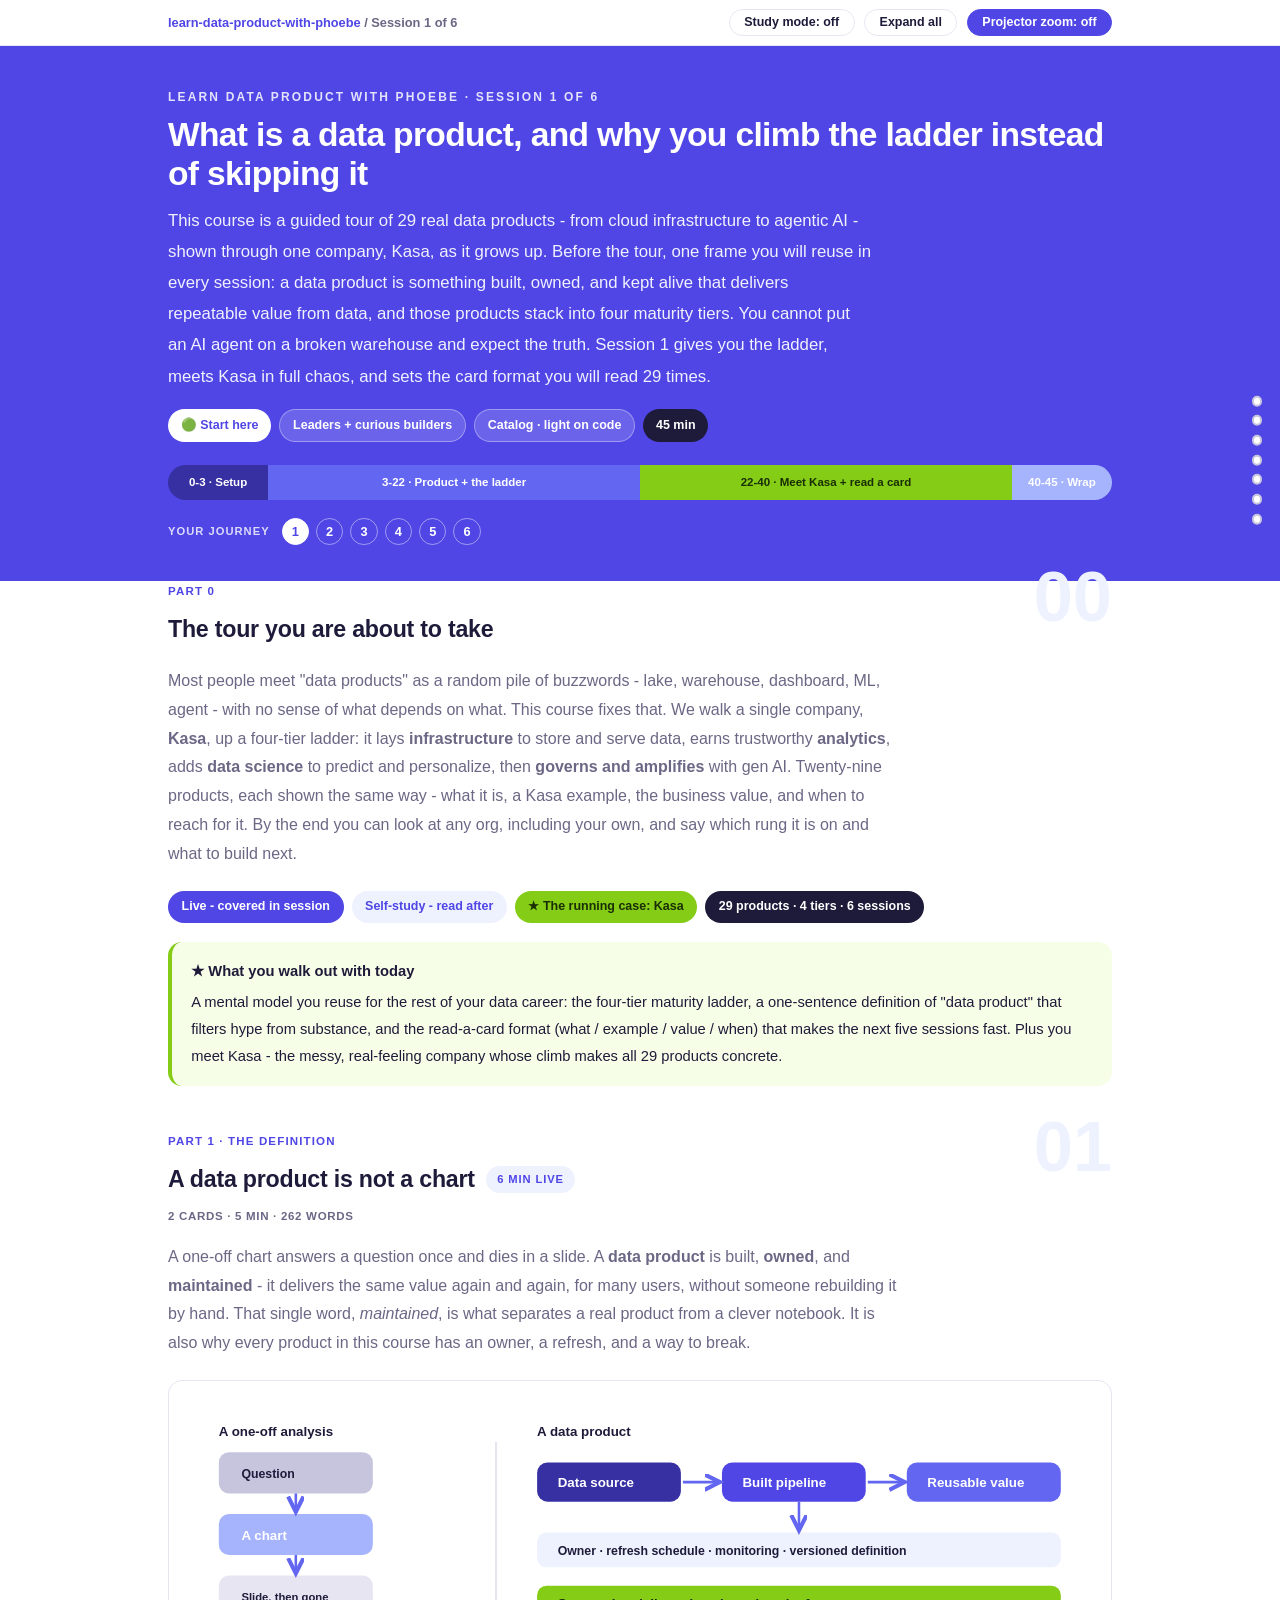
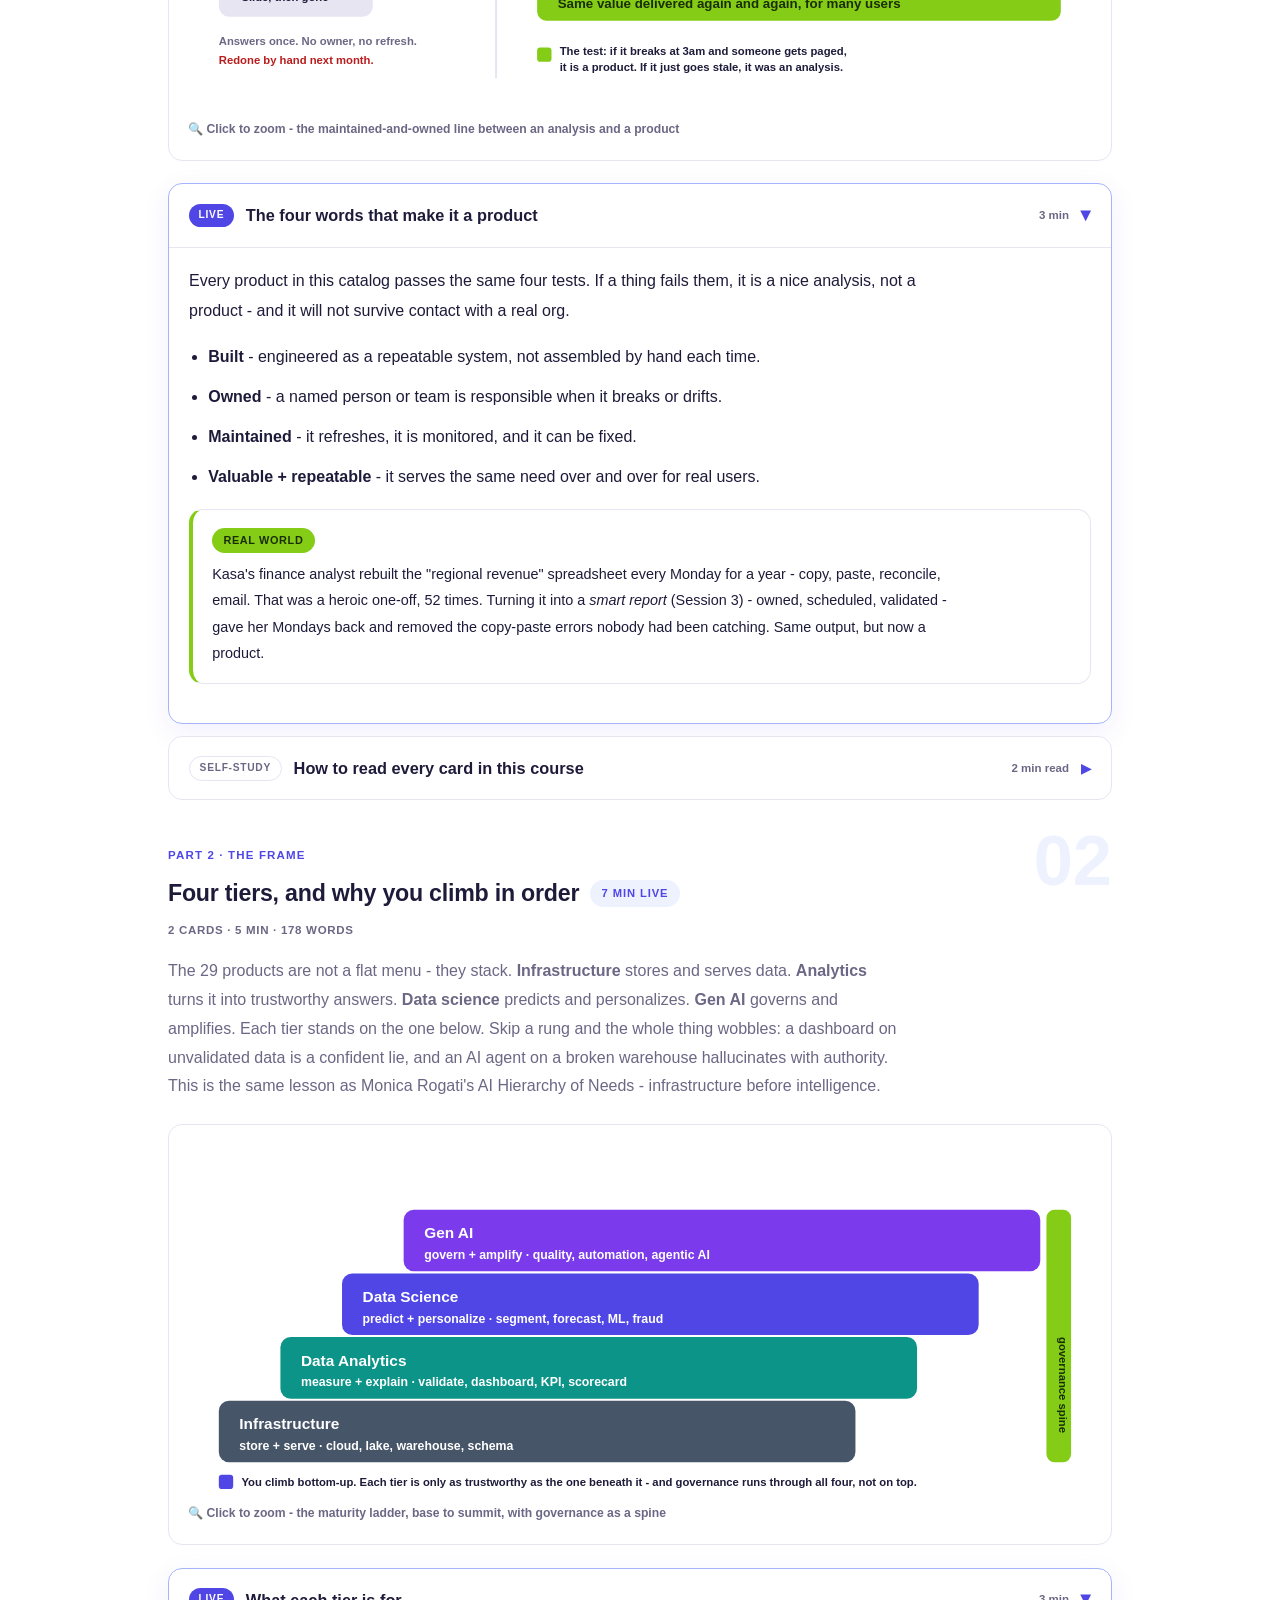
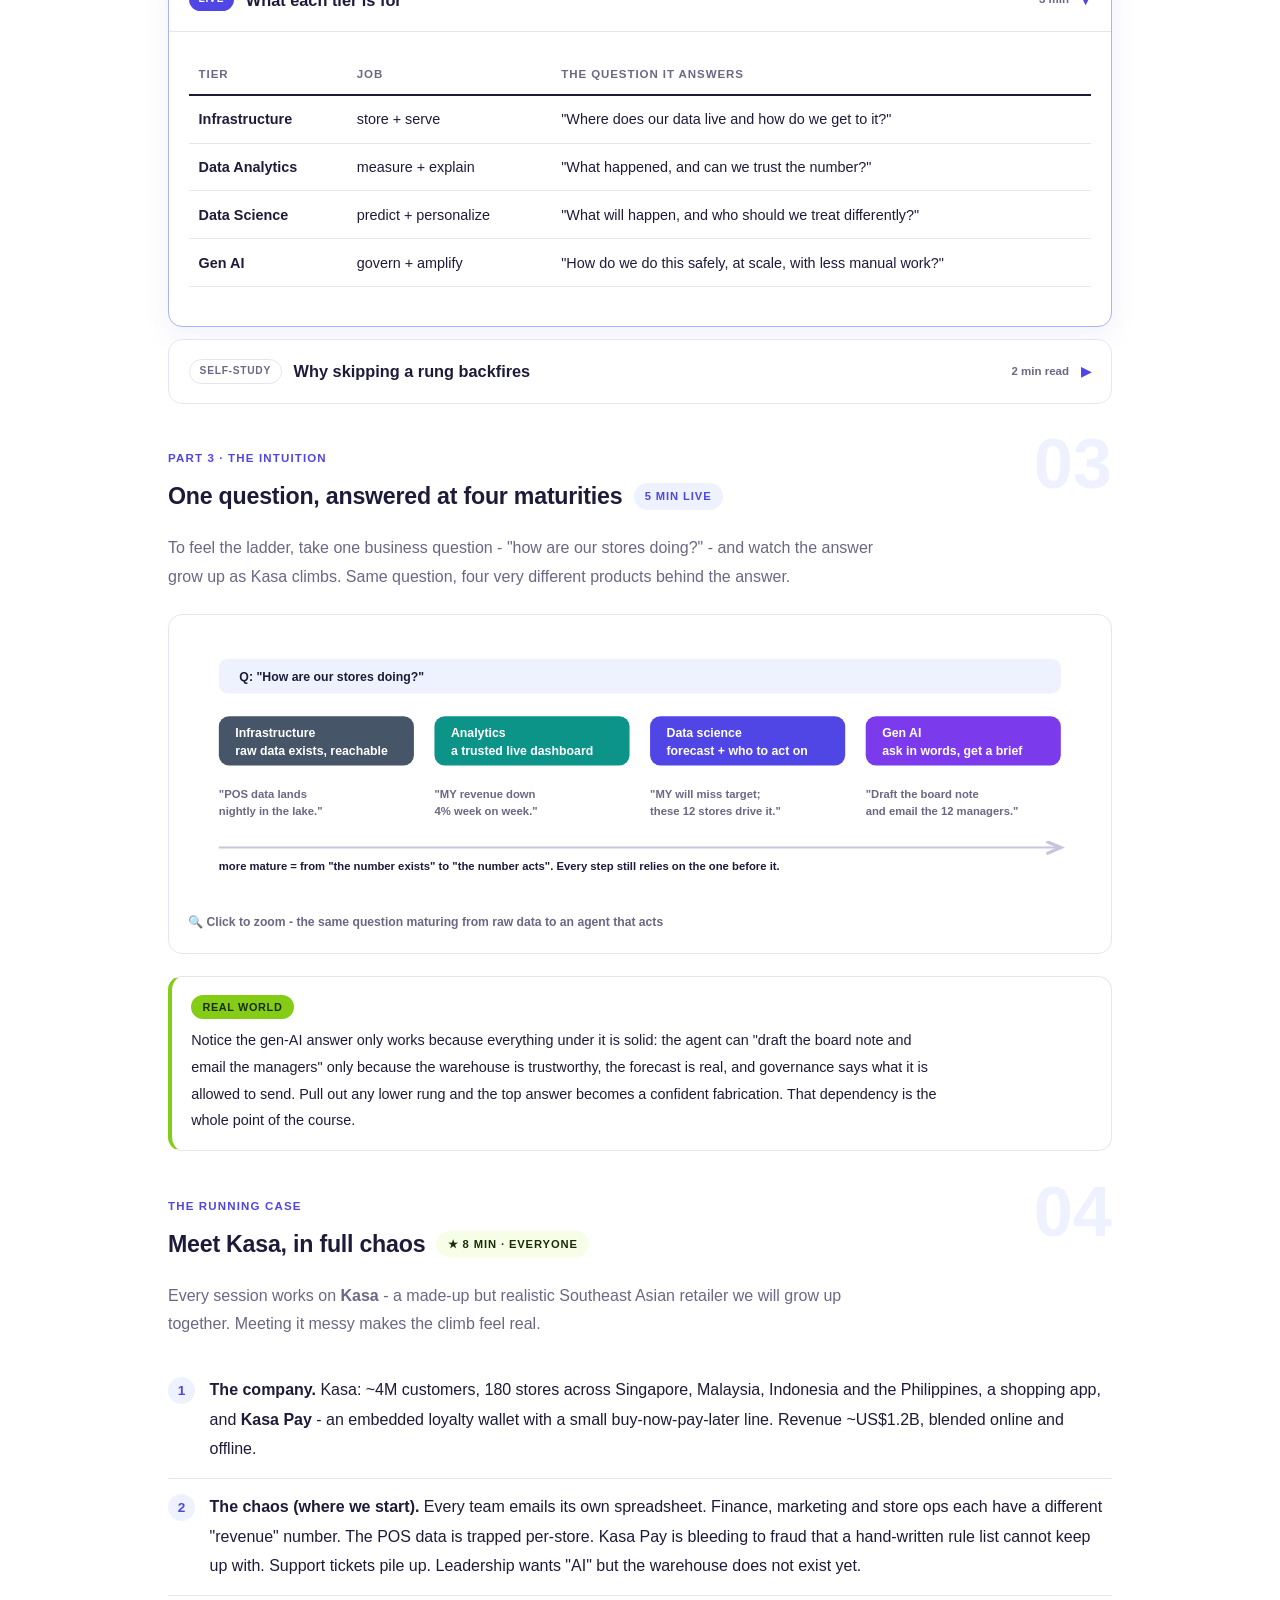
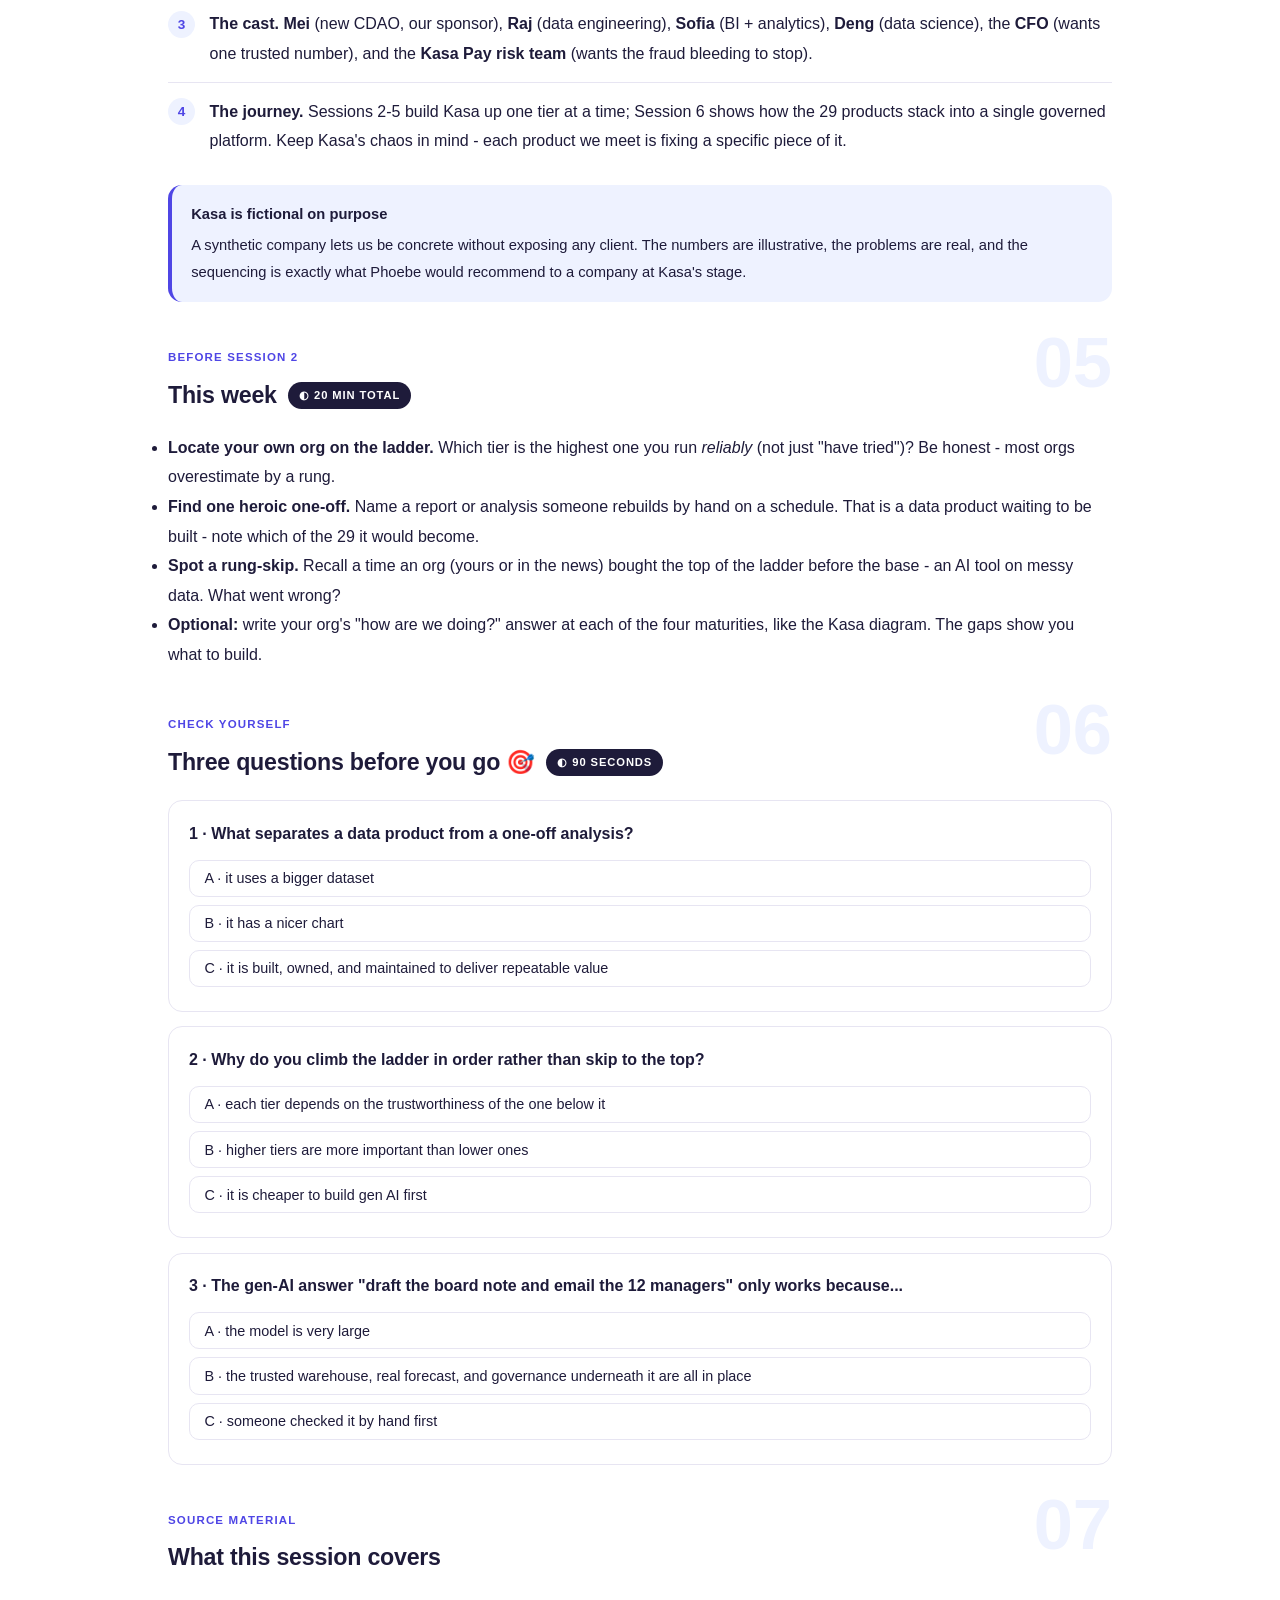
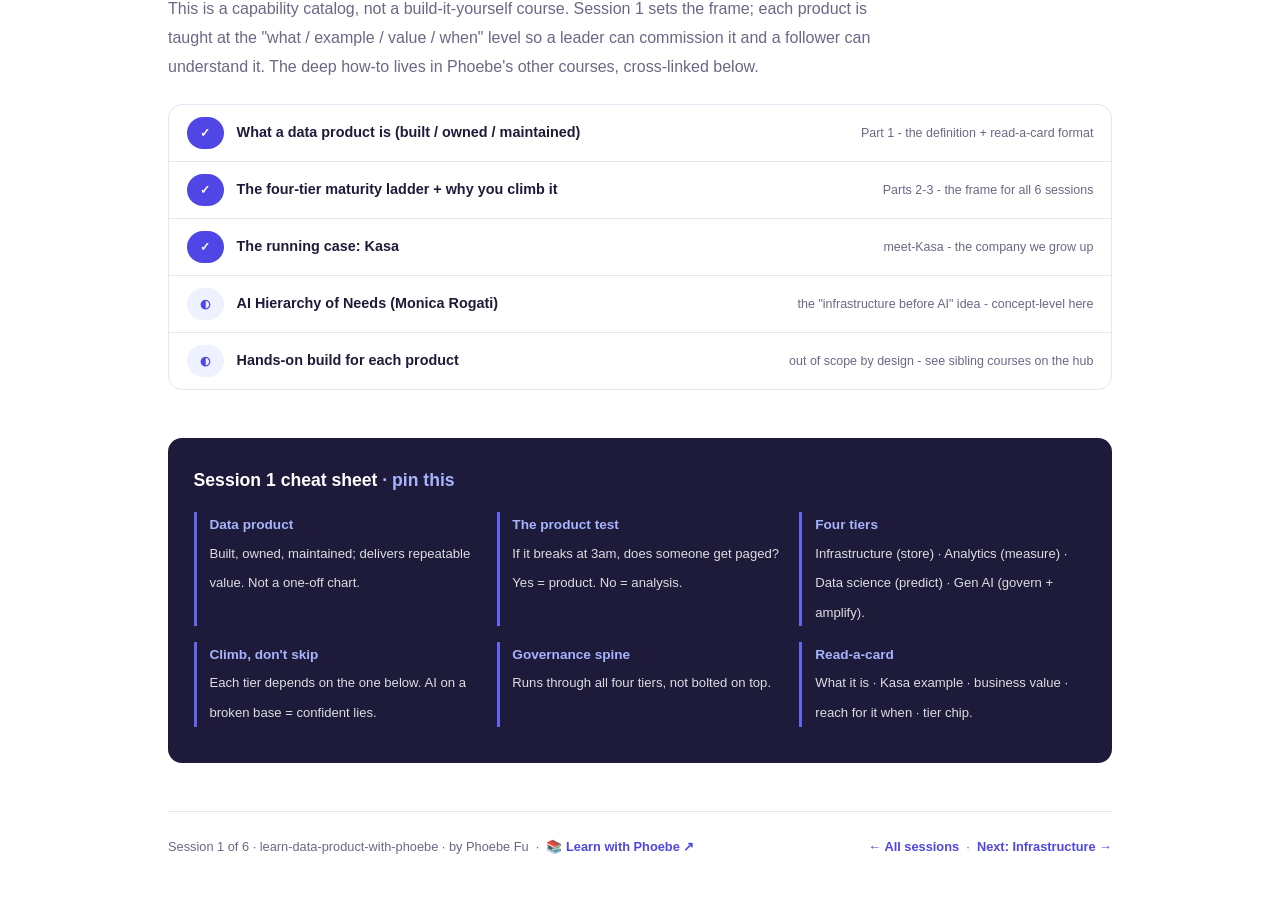
==== commit 91a0d41b: "Fix diagram clipping and make every page readable on a narrow screen Diagrams: measured geometry def" ====
--- a/courses/01-maturity-ladder.html
+++ b/courses/01-maturity-ladder.html
@@ -4,7 +4,7 @@
 <meta charset="UTF-8">
 <meta name="viewport" content="width=device-width, initial-scale=1.0">
 <title>Session 1 · The data product maturity ladder - learn data product with phoebe</title>
-<link rel="stylesheet" href="../assets/style.css?v=1">
+<link rel="stylesheet" href="../assets/style.css?v=5">
 </head>
 <body>
 
@@ -354,6 +354,6 @@
 
 </main>
 
-<script src="../assets/app.js?v=1"></script>
+<script src="../assets/app.js?v=5"></script>
 </body>
 </html>
--- a/assets/style.css
+++ b/assets/style.css
@@ -658,3 +658,111 @@
   .toolbar, .copy-btn { display: none; }
   details.card { border: 1px solid #ccc; }
 }
+
+/* === LWP-PATCH v2 === */
+/* palette-agnostic aliases: 75 repos use --indigo/--amber, 1 uses --pine/--clay */
+:root {
+  --pv-accent: var(--indigo, var(--pine, #334155));
+  --pv-flag: var(--amber, var(--clay, #B45309));
+  --pv-flag-50: var(--amber-50, var(--clay-50, #FEF3E2));
+}
+
+/* ============================================================
+   v2 - readable on a phone + reading modes
+   Layout only. No palette tokens are changed.
+   ============================================================ */
+
+/* --- skip link --- */
+.skip-link {
+  position: absolute; left: -9999px; top: 0; z-index: 200;
+  background: var(--pv-accent); color: #fff;
+  padding: .7rem 1.1rem; border-radius: 0 0 var(--radius) 0;
+  font-weight: 700; font-size: .85rem; text-decoration: none;
+}
+.skip-link:focus { left: 0; }
+
+/* --- visible keyboard focus everywhere --- */
+:focus-visible {
+  outline: 3px solid var(--pv-flag);
+  outline-offset: 2px;
+  border-radius: 4px;
+}
+
+/* --- diagrams: hold authored width, scroll instead of shrinking --- */
+.figscroll { overflow-x: auto; -webkit-overflow-scrolling: touch; overscroll-behavior-x: contain; }
+.figscroll::-webkit-scrollbar { height: 6px; }
+.figscroll::-webkit-scrollbar-thumb { background: var(--faint); border-radius: 3px; }
+
+/* --- tables: scroll container + sticky row label --- */
+.tablescroll { overflow-x: auto; -webkit-overflow-scrolling: touch; border-radius: var(--radius); }
+
+/* --- section contents counter --- */
+.sec-meta {
+  display: block; margin-top: .3rem;
+  font-size: .72rem; font-weight: 700; letter-spacing: .06em;
+  text-transform: uppercase; color: var(--muted);
+  font-variant-numeric: tabular-nums;
+}
+
+/* --- study-mode switch --- */
+.btn.mode-on { background: var(--pv-flag); border-color: var(--pv-flag); color: #fff; }
+
+/* --- deep-linked card gets a moment of emphasis --- */
+details.card.linked { border-color: var(--pv-flag); box-shadow: 0 0 0 3px var(--pv-flag-50); }
+
+@media (max-width: 820px) {
+  /* labels keep the size they were drawn at; the figure scrolls */
+  figure.zoomable svg { min-width: 820px; }
+  .figscroll .mm-svg, .mindmap svg { min-width: 840px; }
+
+  table.clean { min-width: 620px; }
+  table.clean th:first-child,
+  table.clean td:first-child {
+    position: sticky; left: 0; background: #fff;
+    box-shadow: 1px 0 0 var(--hairline);
+  }
+
+  pre, .prompt-box { overflow-x: auto; }
+
+  /* 44px tap targets */
+  details.card summary { min-height: 44px; }
+  .qopt { min-height: 44px; display: flex; align-items: center; padding: .7rem .9rem; }
+  .toolbar .btn, .pagefoot a { min-height: 44px; display: inline-flex; align-items: center; }
+}
+
+@media (max-width: 640px) {
+  /* long inline code tokens and nowrap chips are the two things that still
+     forced the page sideways below 640px: let them break rather than push
+     the layout. Inside the media query only - desktop is untouched. */
+  :not(pre) > code, .prompt-box span, code span { overflow-wrap: anywhere; word-break: break-word; }
+  .chip, .syn-chip, .pill, .mode, .tag { white-space: normal; max-width: 100%; }
+
+  /* the agenda bar truncated its own labels into nonsense - stack it */
+  .agenda { flex-direction: column; align-items: stretch; gap: .3rem; }
+  .agenda span { font-size: .74rem; text-align: left; padding: .4rem .7rem; flex: none !important; }
+  .chip-row, .legend { flex-wrap: wrap; }
+  .journey { flex-wrap: wrap; row-gap: .45rem; }
+}
+
+/* --- print: a session should print as a complete handout --- */
+@media print {
+  .pagenav, #progress-bar, .skip-link, .journey, .lightbox { display: none !important; }
+  details.card > .body { display: block !important; }
+  details.card, figure, table.clean, .callout { break-inside: avoid; page-break-inside: avoid; }
+  figure.zoomable svg { min-width: 0; max-width: 100%; }
+  .figscroll, .tablescroll { overflow: visible; }
+  a[href^="http"]::after { content: " (" attr(href) ")"; font-size: .72rem; color: #555; }
+}
+
+/* swipe hint: own line, only when the diagram really does scroll */
+figure.zoomable.can-scroll figcaption { flex-wrap: wrap; }
+figure.zoomable.can-scroll figcaption::after {
+  content: "swipe the diagram \2192";
+  flex: 0 0 100%;
+  margin-top: .2rem;
+  font-size: .72rem;
+  font-weight: 700;
+  letter-spacing: .04em;
+  color: var(--pv-flag);
+}
+/* === /LWP-PATCH === */
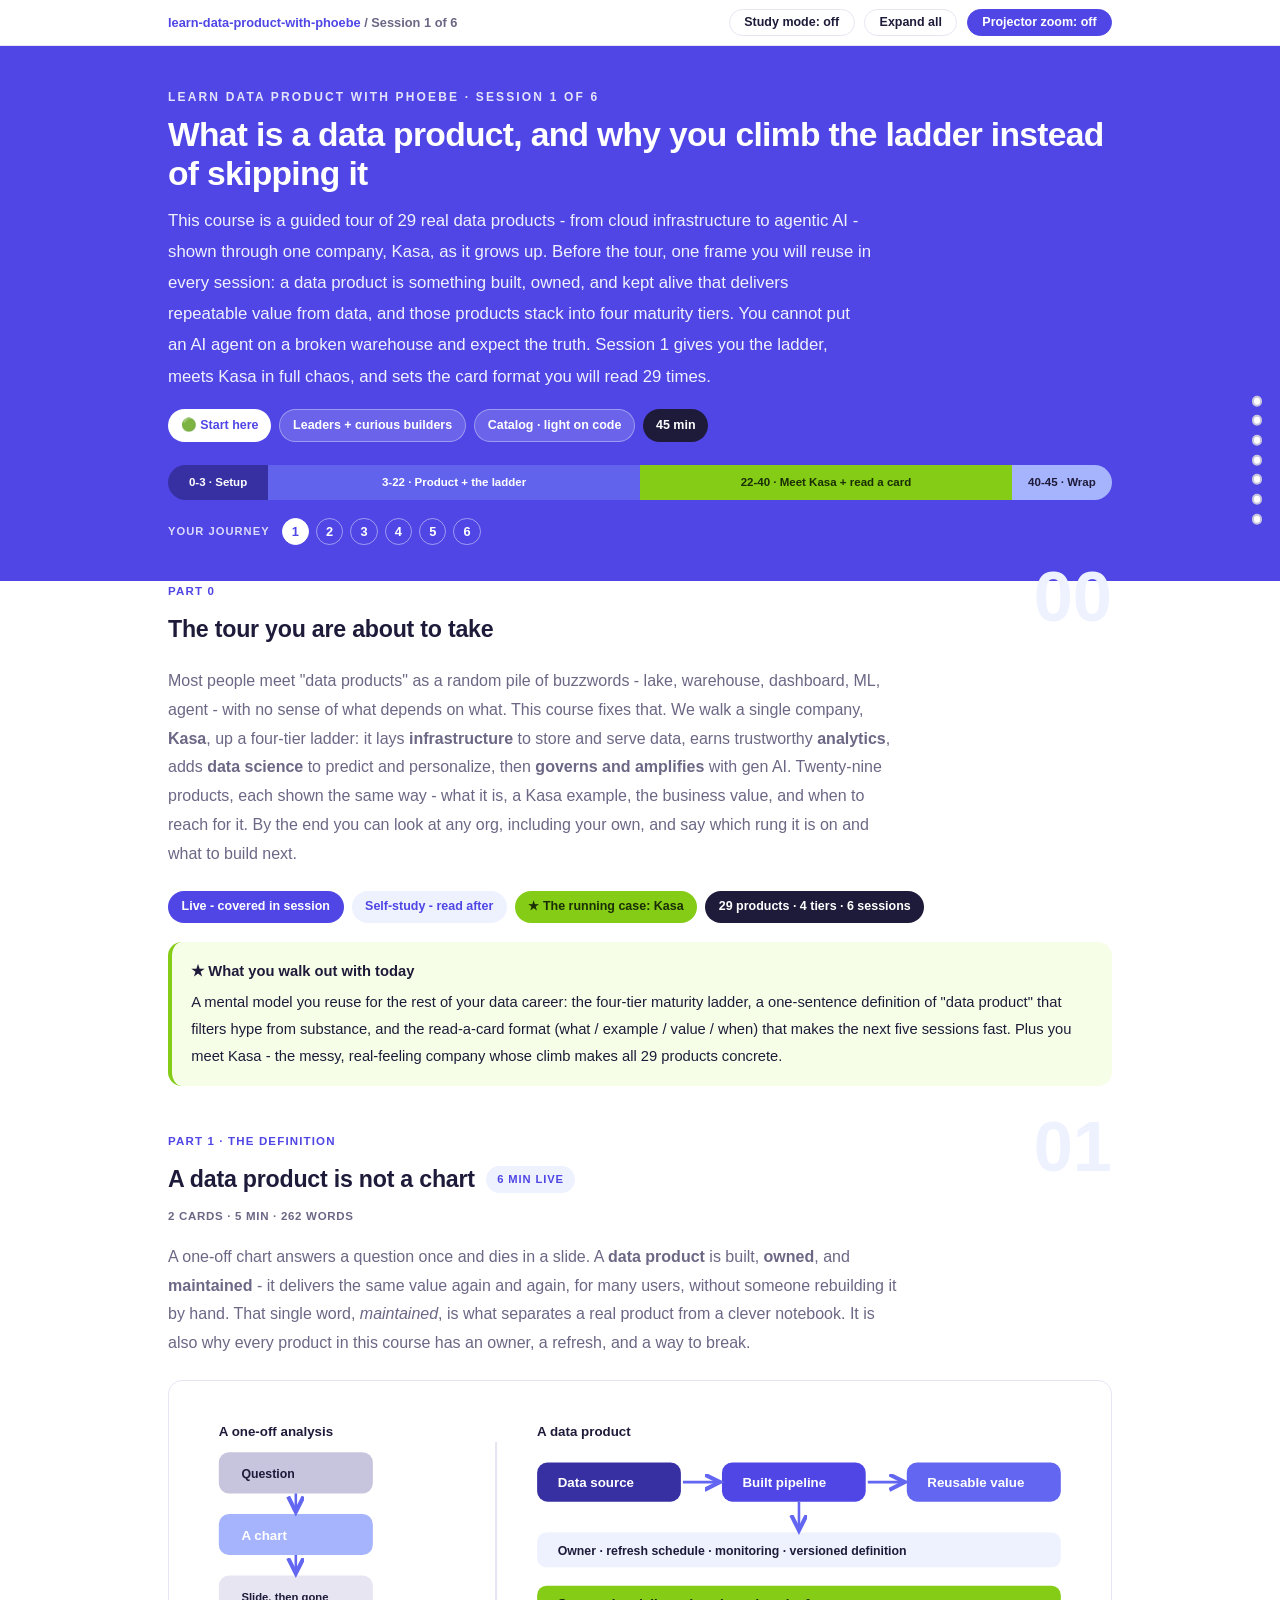
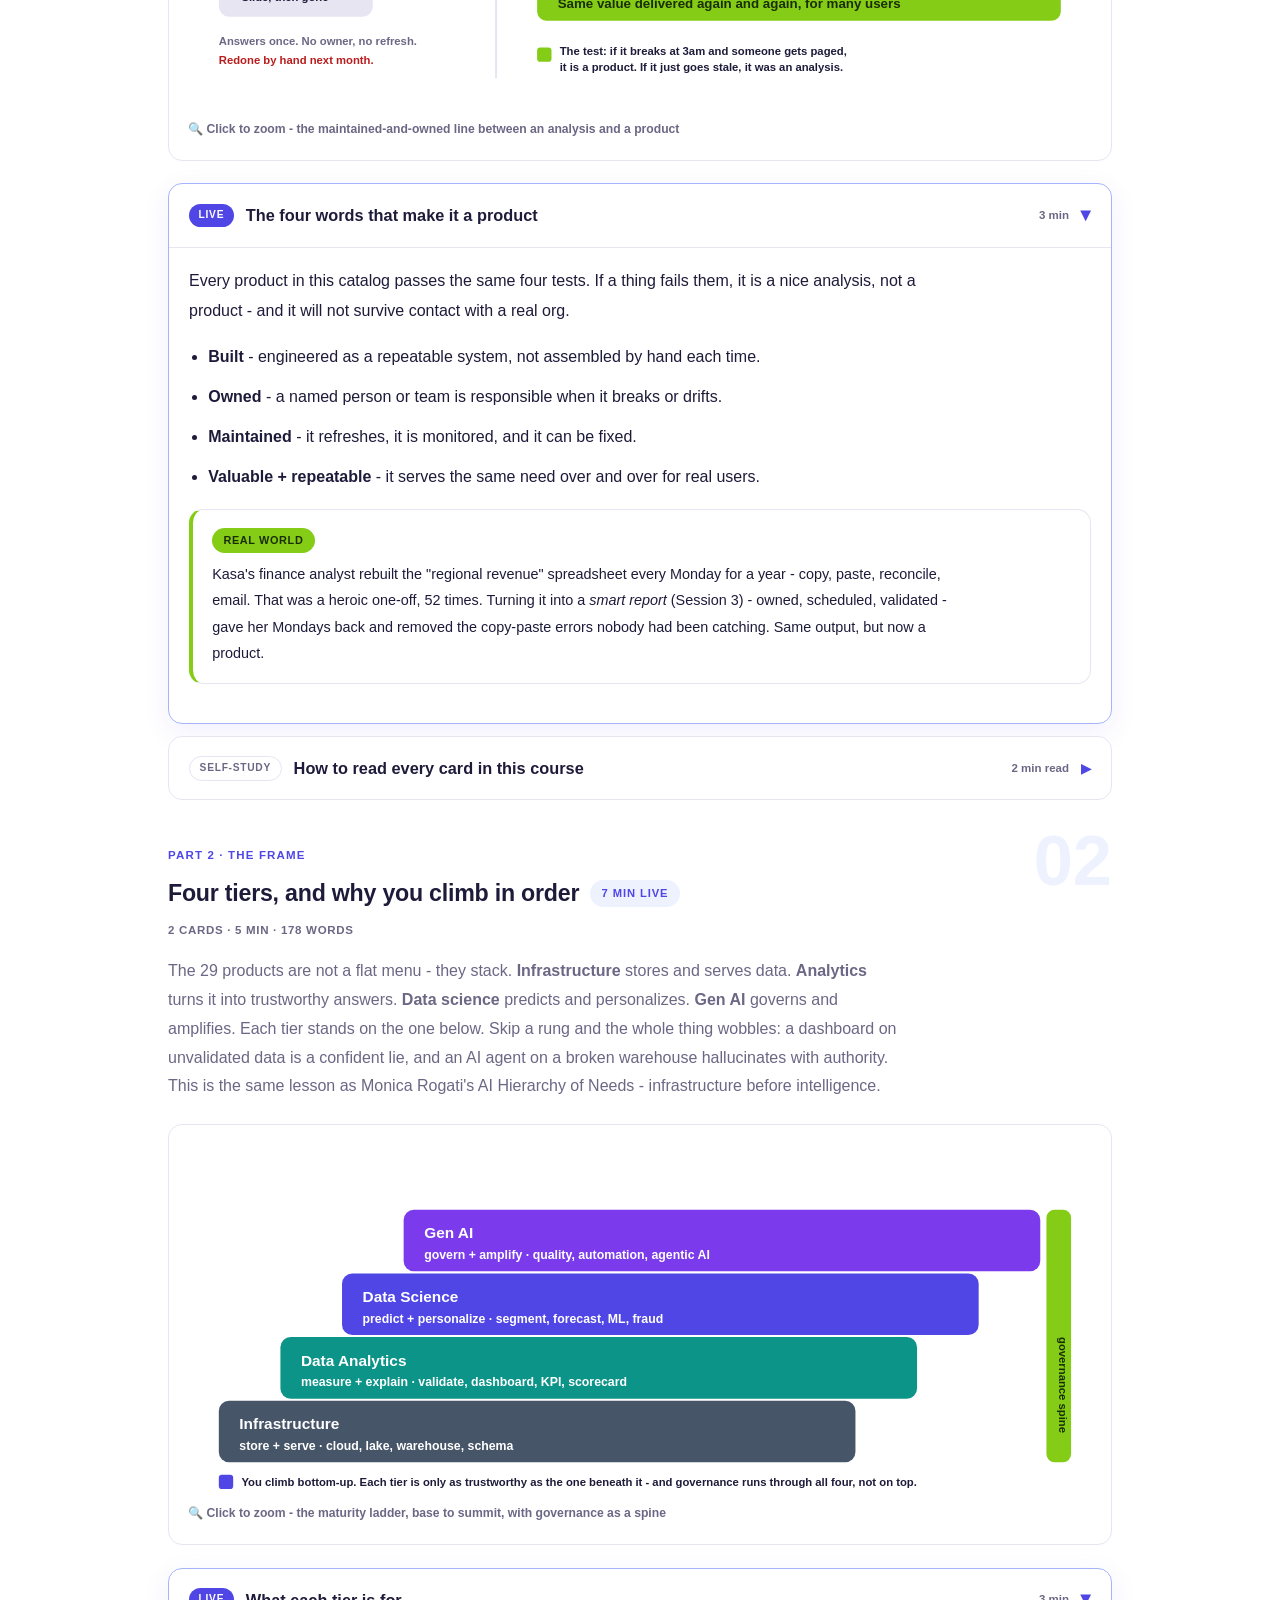
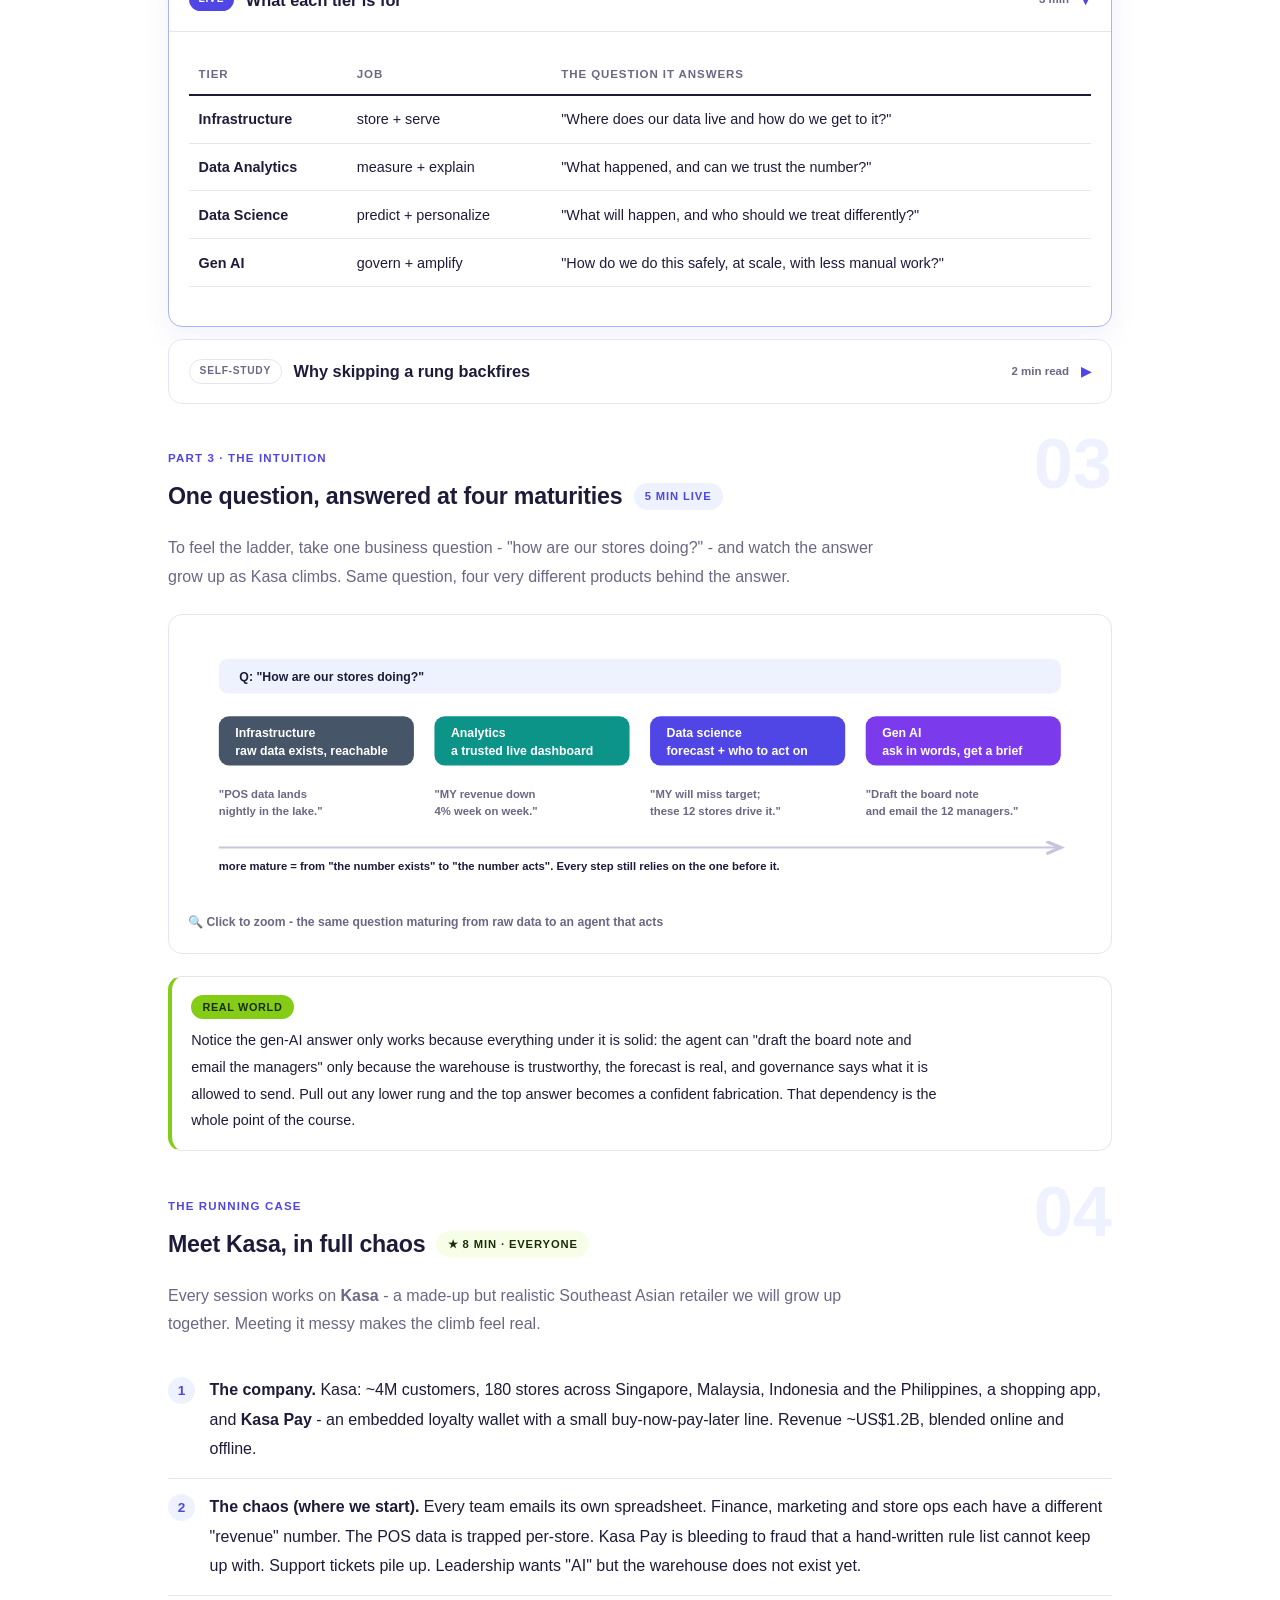
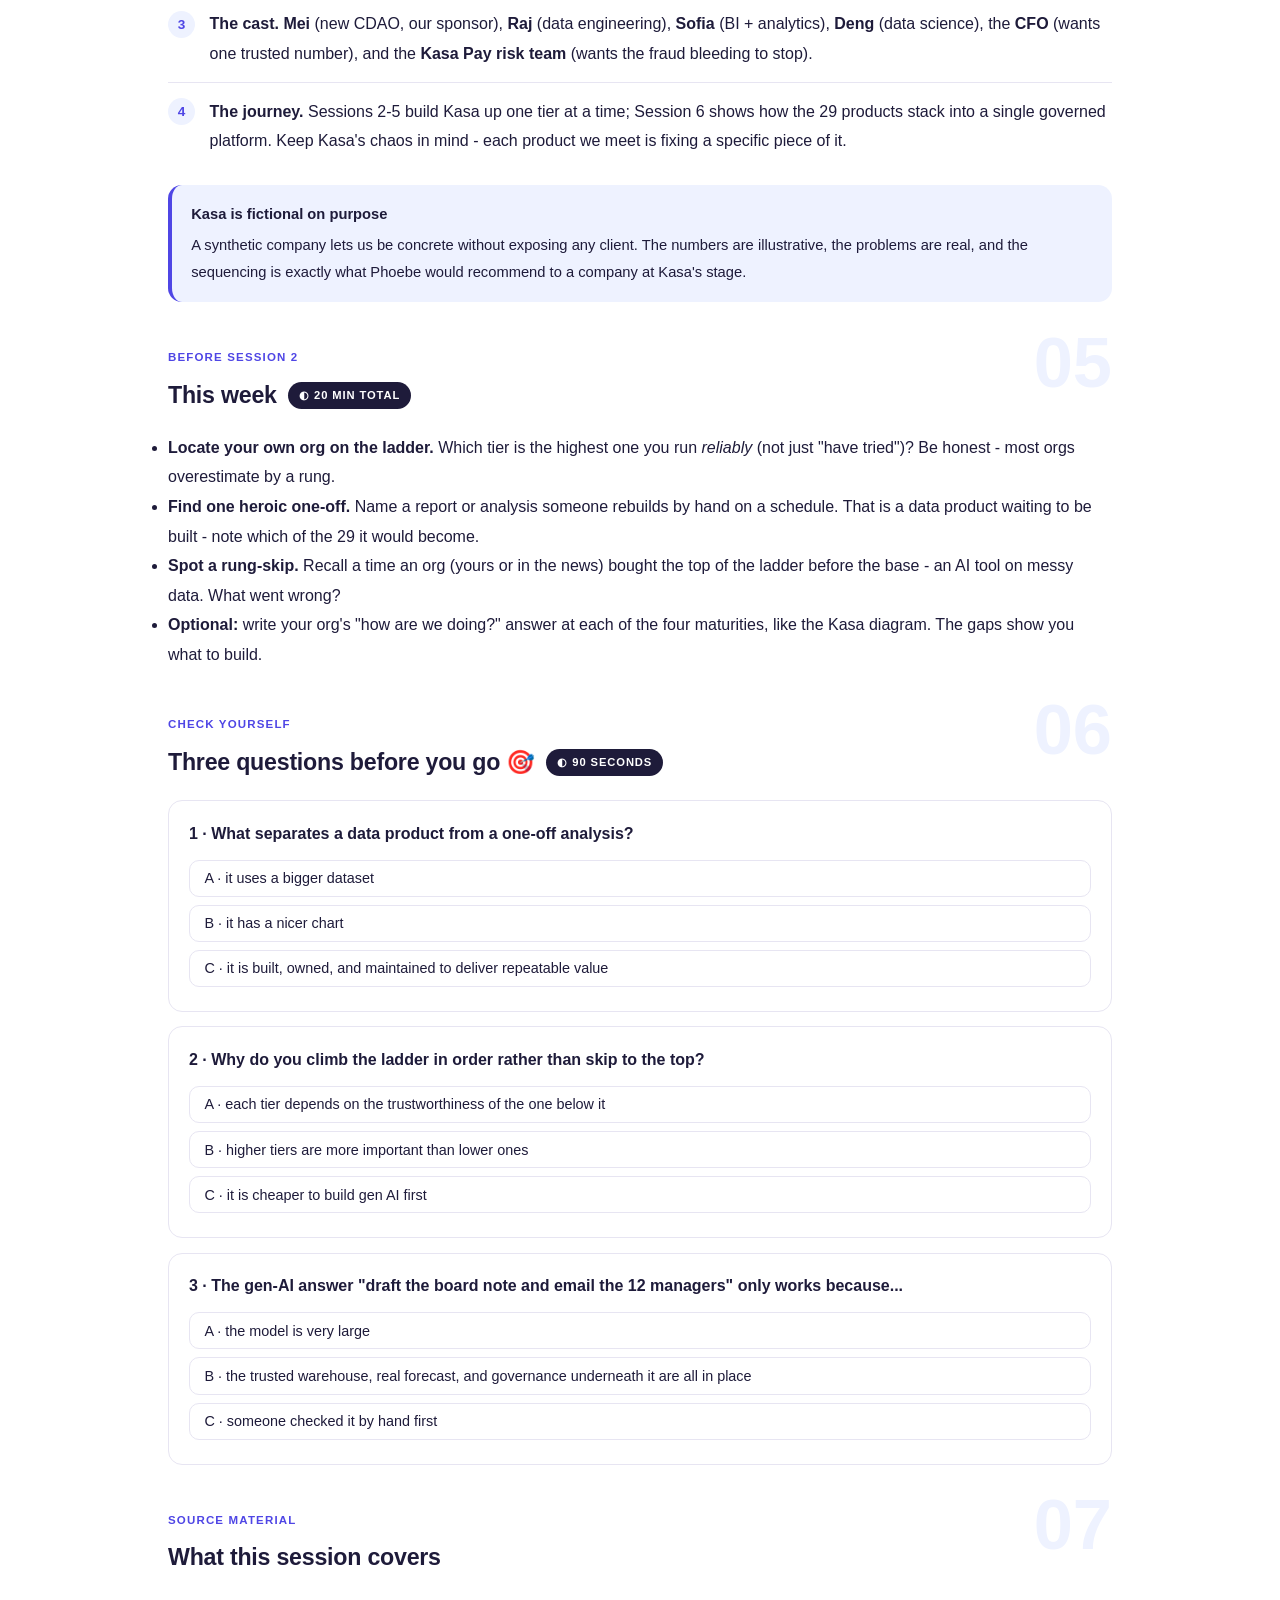
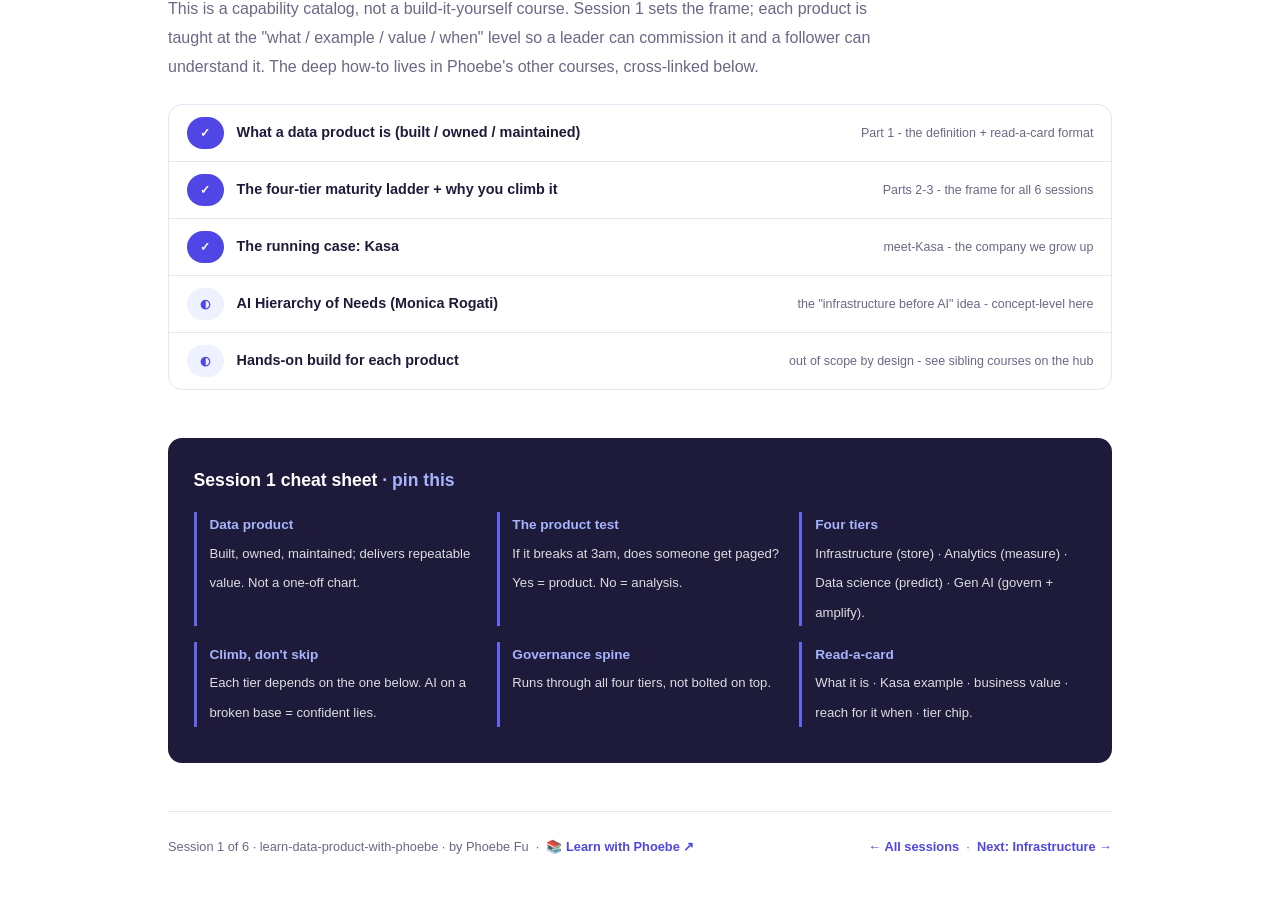
==== commit 0e7576ca: "Fix agenda band contrast, which was unreadable estate-wide The .agenda block hardcodes color:#fff on" ====
--- a/courses/01-maturity-ladder.html
+++ b/courses/01-maturity-ladder.html
@@ -3,8 +3,23 @@
 <head>
 <meta charset="UTF-8">
 <meta name="viewport" content="width=device-width, initial-scale=1.0">
+<!-- social:start -->
+<meta name="description" content="Most people meet &quot;data products&quot; as a random pile of buzzwords - lake, warehouse, dashboard, ML, agent - with no sense of what depends on what. This course fixes that. We walk a single...">
+<meta property="og:type" content="article">
+<meta property="og:site_name" content="Learn with Phoebe">
+<meta property="og:title" content="What is a data product, and why you climb the ladder instead of skipping it - learn data product with phoebe">
+<meta property="og:description" content="Most people meet &quot;data products&quot; as a random pile of buzzwords - lake, warehouse, dashboard, ML, agent - with no sense of what depends on what. This course fixes that. We walk a single...">
+<meta property="og:url" content="https://phoebefu6.github.io/learn-data-product-with-phoebe/courses/01-maturity-ladder.html">
+<meta property="og:image" content="https://phoebefu6.github.io/learn-data-product-with-phoebe/assets/og-cover.png">
+<meta property="og:image:width" content="1200">
+<meta property="og:image:height" content="630">
+<meta name="twitter:card" content="summary_large_image">
+<meta name="twitter:title" content="What is a data product, and why you climb the ladder instead of skipping it - learn data product with phoebe">
+<meta name="twitter:description" content="Most people meet &quot;data products&quot; as a random pile of buzzwords - lake, warehouse, dashboard, ML, agent - with no sense of what depends on what. This course fixes that. We walk a single...">
+<meta name="twitter:image" content="https://phoebefu6.github.io/learn-data-product-with-phoebe/assets/og-cover.png">
+<!-- social:end -->
 <title>Session 1 · The data product maturity ladder - learn data product with phoebe</title>
-<link rel="stylesheet" href="../assets/style.css?v=5">
+<link rel="stylesheet" href="../assets/style.css?v=7">
 </head>
 <body>
 
@@ -354,6 +369,6 @@
 
 </main>
 
-<script src="../assets/app.js?v=5"></script>
+<script src="../assets/app.js?v=6"></script>
 </body>
 </html>
--- a/assets/style.css
+++ b/assets/style.css
@@ -87,9 +87,9 @@
 }
 .agenda span { padding: .45rem .3rem; white-space: nowrap; overflow: hidden; text-overflow: ellipsis; }
 .agenda .a1 { background: var(--indigo-deep); }
-.agenda .a2 { background: var(--indigo-mid); }
+.agenda .a2 { background: #6163EC; color: #fff; }
 .agenda .a3 { background: var(--amber); color: var(--amber-ink); }
-.agenda .a4 { background: var(--indigo-soft); }
+.agenda .a4 { background: var(--indigo-soft); color: var(--ink); }
 
 /* ---------- toolbar ---------- */
 .toolbar {
@@ -734,7 +734,8 @@
   /* long inline code tokens and nowrap chips are the two things that still
      forced the page sideways below 640px: let them break rather than push
      the layout. Inside the media query only - desktop is untouched. */
-  :not(pre) > code, .prompt-box span, code span { overflow-wrap: anywhere; word-break: break-word; }
+  :not(pre) > code, .prompt-box span, code span,
+  p span, li span, td span { overflow-wrap: anywhere; word-break: break-word; }
   .chip, .syn-chip, .pill, .mode, .tag { white-space: normal; max-width: 100%; }
 
   /* the agenda bar truncated its own labels into nonsense - stack it */
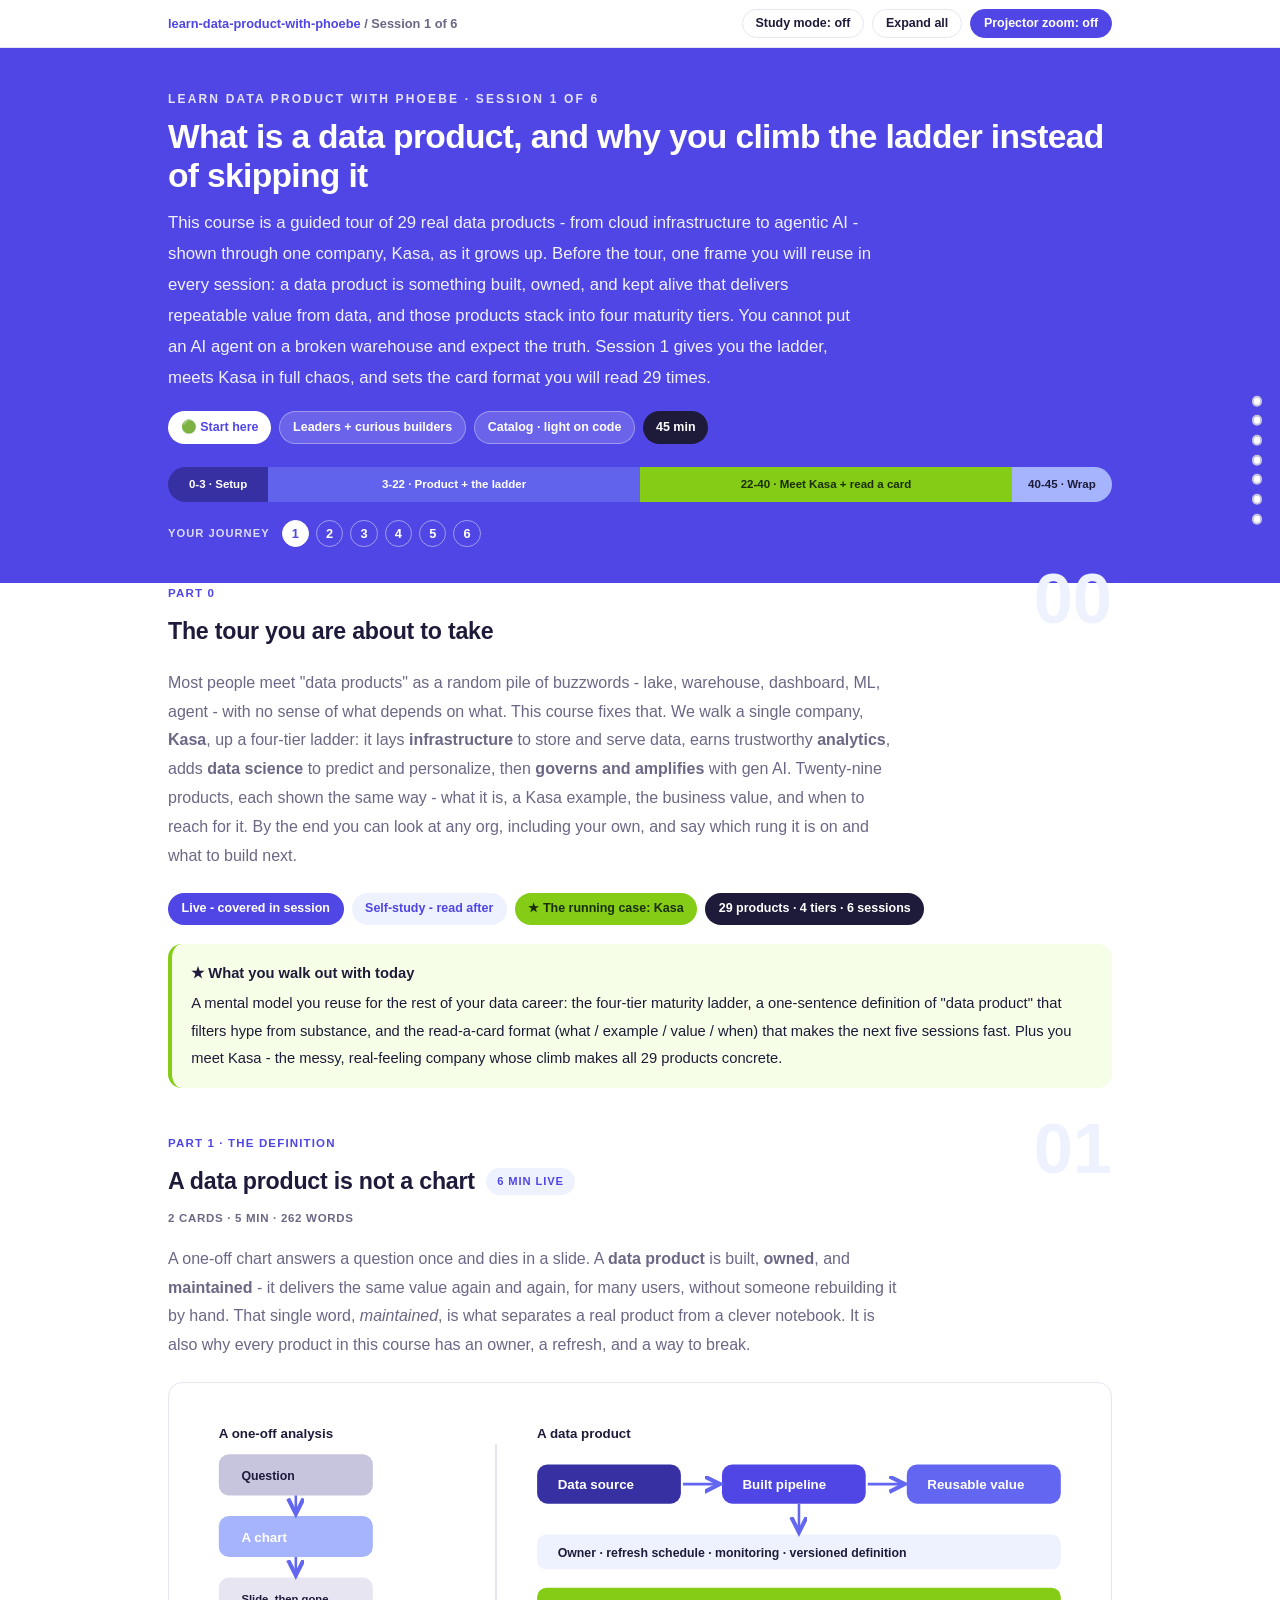
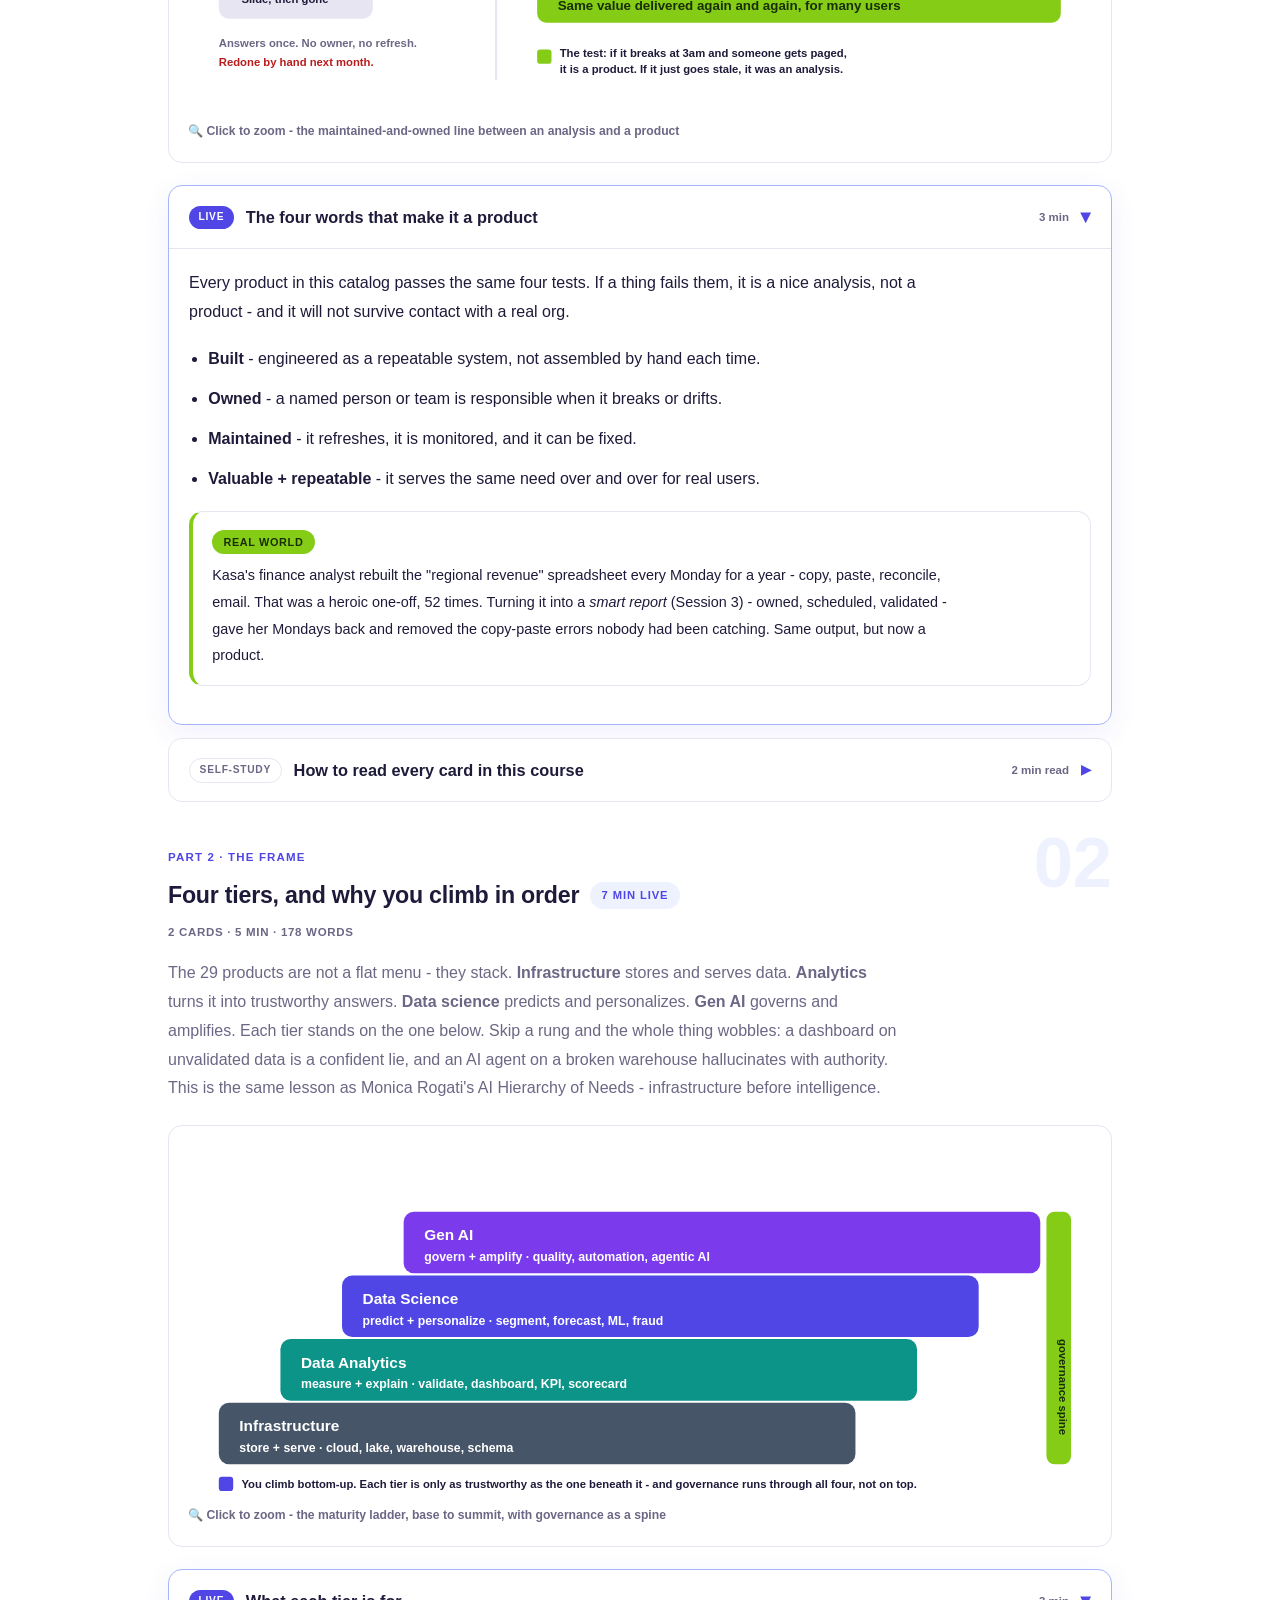
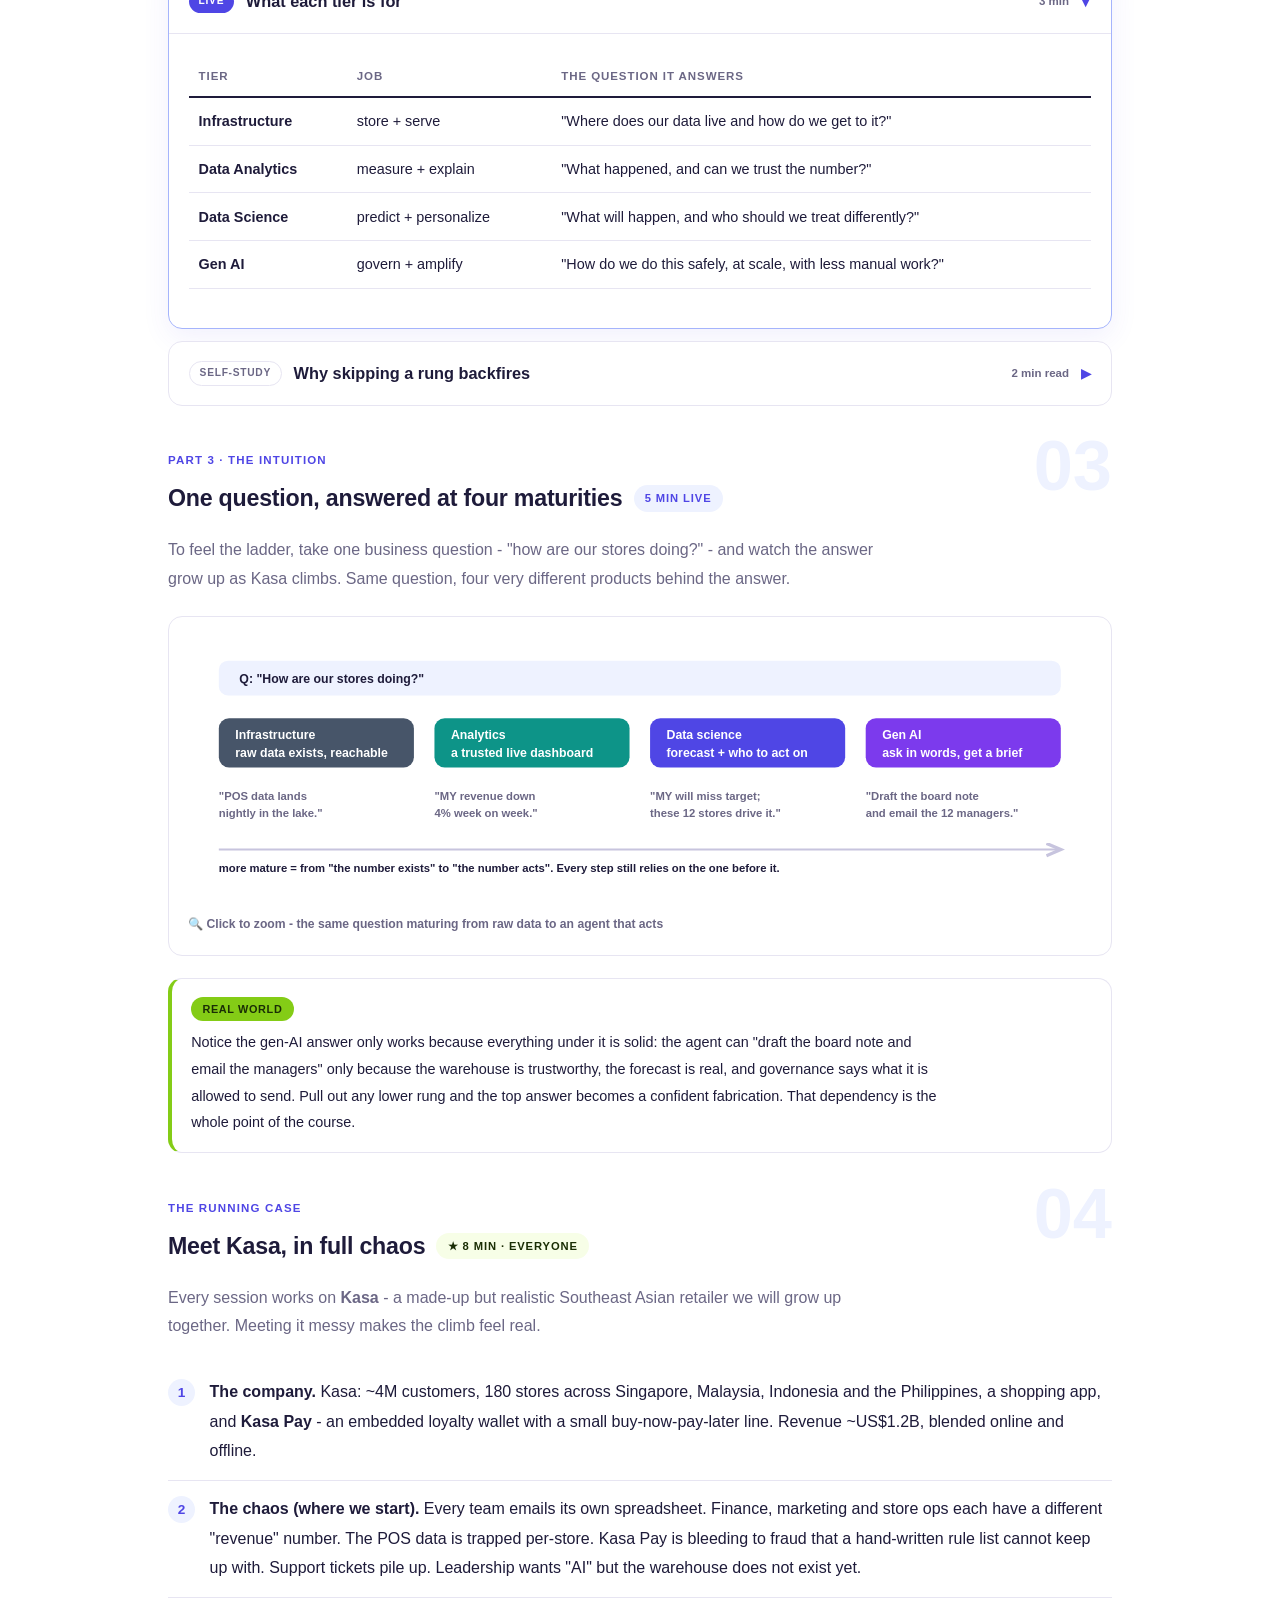
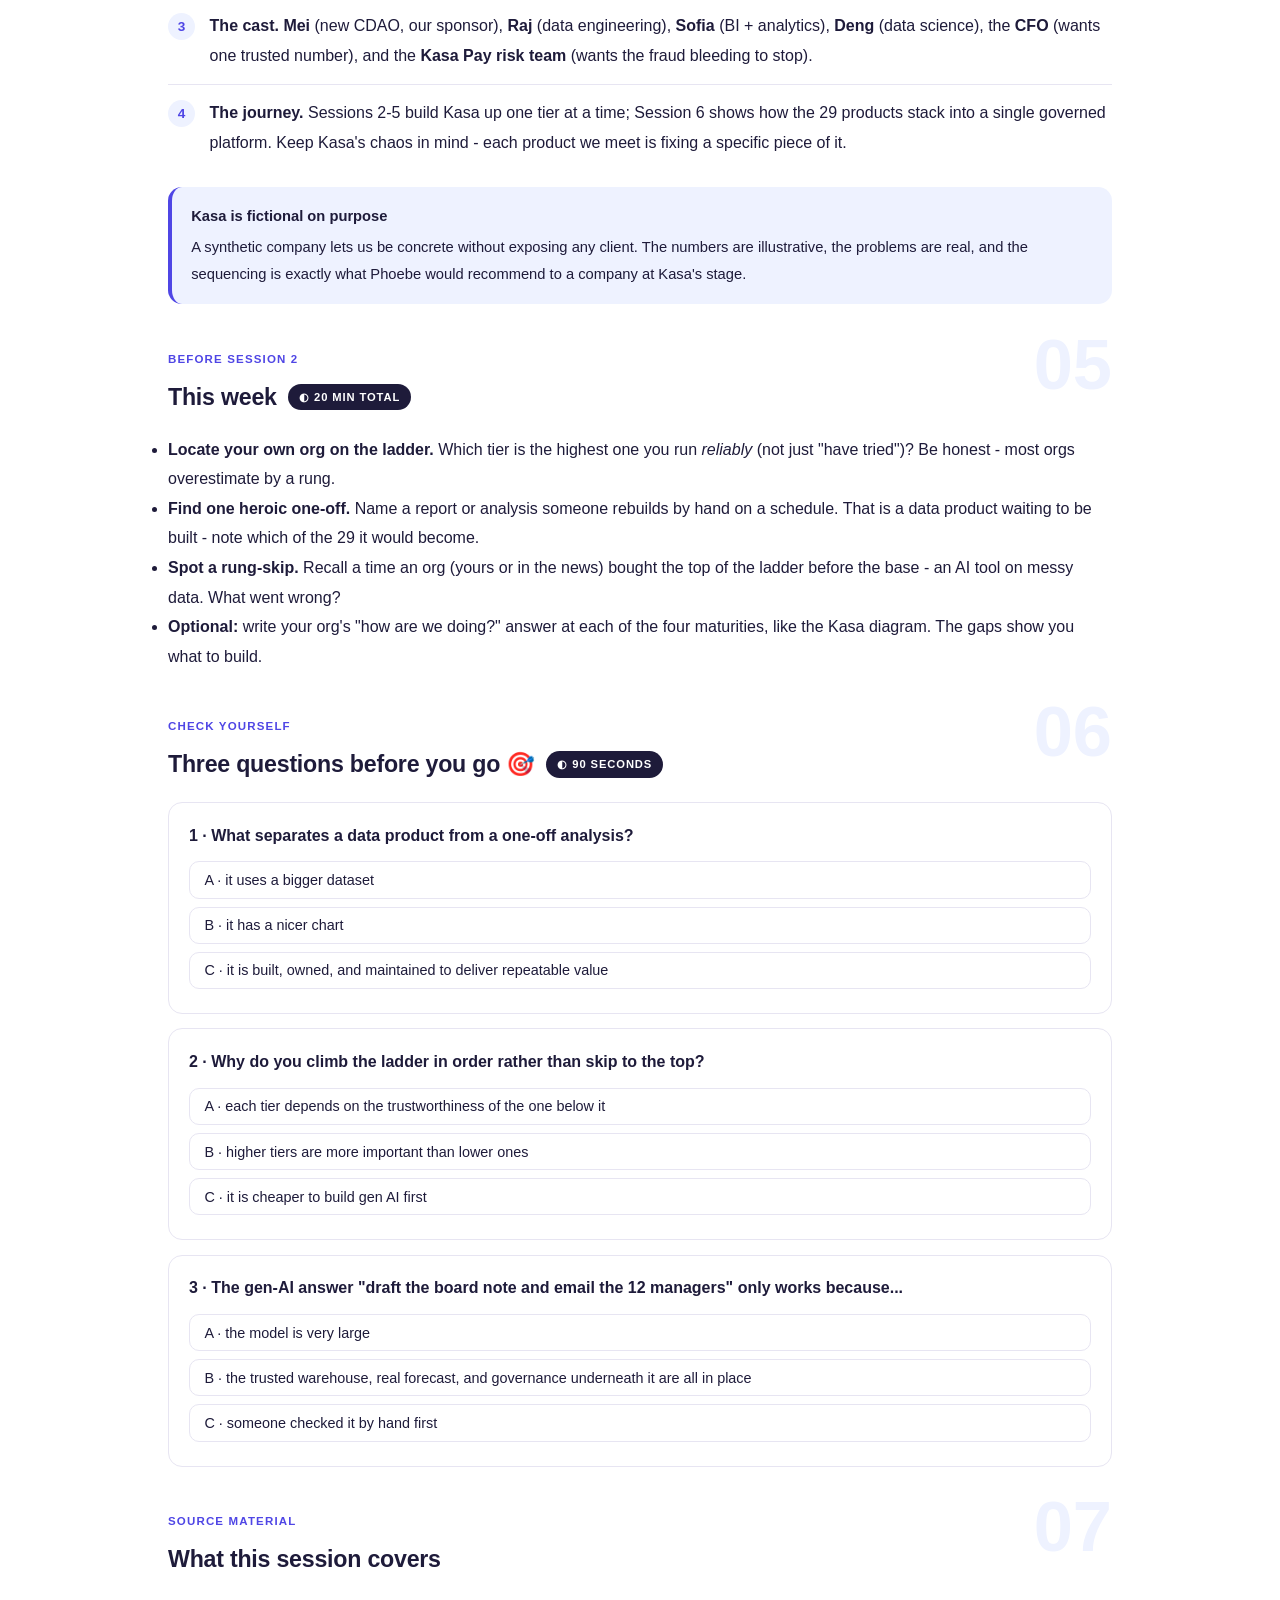
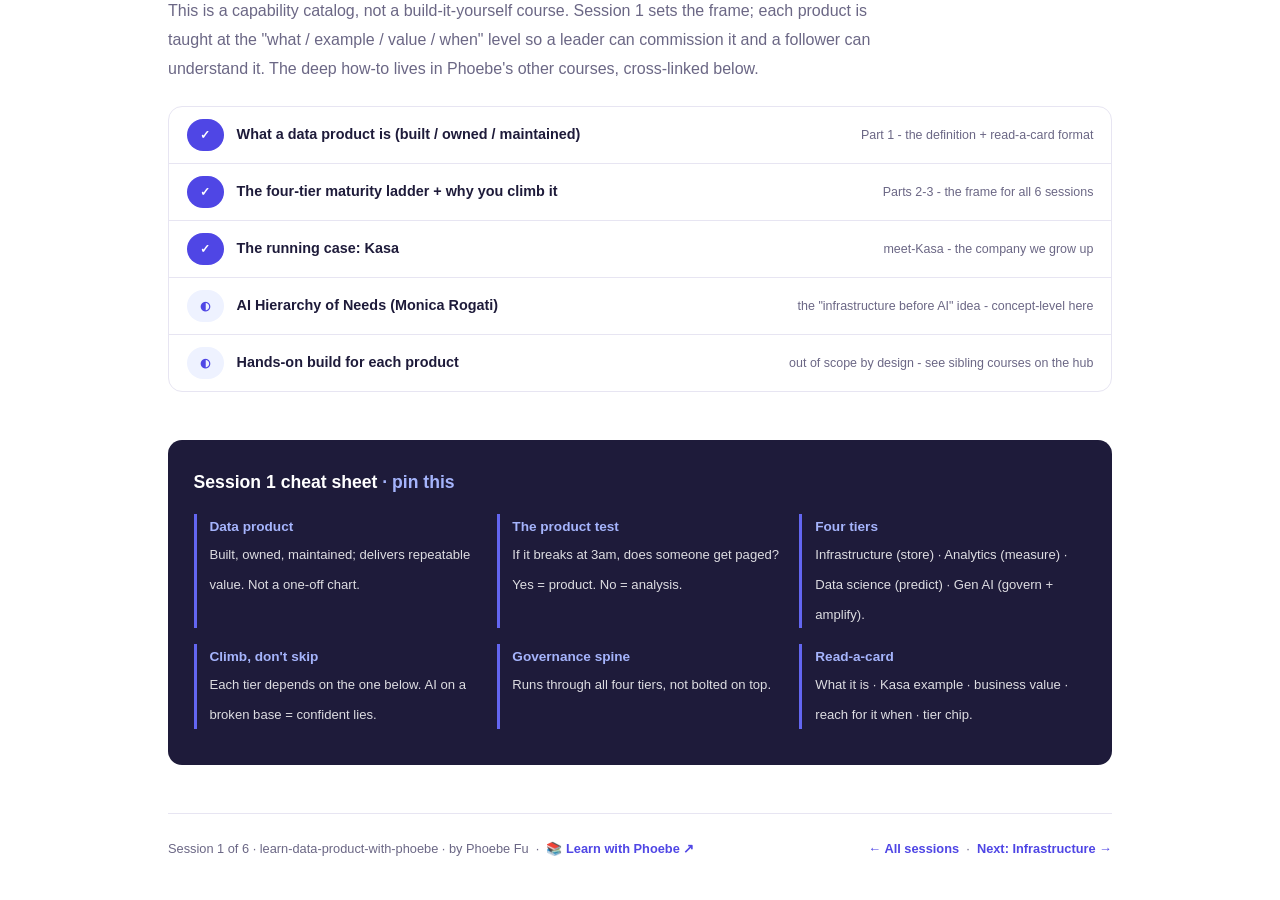
==== commit dc243e7e: "Layout: code boxes stack under step text; toolbar is one row Shared-template defect, live estate-wid" ====
--- a/courses/01-maturity-ladder.html
+++ b/courses/01-maturity-ladder.html
@@ -19,7 +19,7 @@
 <meta name="twitter:image" content="https://phoebefu6.github.io/learn-data-product-with-phoebe/assets/og-cover.png">
 <!-- social:end -->
 <title>Session 1 · The data product maturity ladder - learn data product with phoebe</title>
-<link rel="stylesheet" href="../assets/style.css?v=7">
+<link rel="stylesheet" href="../assets/style.css?v=9">
 </head>
 <body>
 
--- a/assets/style.css
+++ b/assets/style.css
@@ -101,8 +101,9 @@
   border-bottom: 1px solid var(--hairline);
   padding: .55rem 0;
 }
-.toolbar .wrap { display: flex; align-items: center; gap: .6rem; }
-.toolbar .crumb { font-size: .8rem; color: var(--muted); font-weight: 600; margin-right: auto; }
+.toolbar .wrap { display: flex; align-items: center; gap: .5rem; flex-wrap: nowrap; }
+.toolbar .crumb { font-size: .8rem; color: var(--muted); font-weight: 600; margin-right: auto; min-width: 0; white-space: nowrap; overflow: hidden; text-overflow: ellipsis; }
+.toolbar .btn { white-space: nowrap; flex: none; padding: .38rem .8rem; font-size: .78rem; line-height: 1.2; }
 .toolbar .crumb a { color: var(--indigo); text-decoration: none; }
 .btn {
   border: 1px solid var(--hairline);
@@ -302,11 +303,15 @@
 /* ---------- demo steps ---------- */
 .steps { counter-reset: step; margin: .6rem 0 1rem; }
 .step {
-  display: flex;
-  gap: .9rem;
+  display: grid;
+  grid-template-columns: max-content minmax(0, 1fr);
+  column-gap: .9rem;
+  row-gap: .2rem;
   padding: .85rem 0;
   border-bottom: .5px solid var(--hairline);
 }
+.step > * { grid-column: 2; min-width: 0; }
+.step > .prompt-box { margin: .8rem 0 .4rem; }
 .step:last-child { border-bottom: none; }
 .step::before {
   counter-increment: step;
@@ -727,7 +732,10 @@
   /* 44px tap targets */
   details.card summary { min-height: 44px; }
   .qopt { min-height: 44px; display: flex; align-items: center; padding: .7rem .9rem; }
-  .toolbar .btn, .pagefoot a { min-height: 44px; display: inline-flex; align-items: center; }
+  .toolbar .btn, .pagefoot a { min-height: 44px; display: inline-flex; align-items: center; justify-content: center; }
+  .toolbar .crumb, .toolbar #zoom-toggle { display: none; }
+  .toolbar .btn { flex: 1 1 0; padding: .3rem .4rem; font-size: .72rem; }
+  table.clean { display: block; overflow-x: auto; -webkit-overflow-scrolling: touch; }
 }
 
 @media (max-width: 640px) {
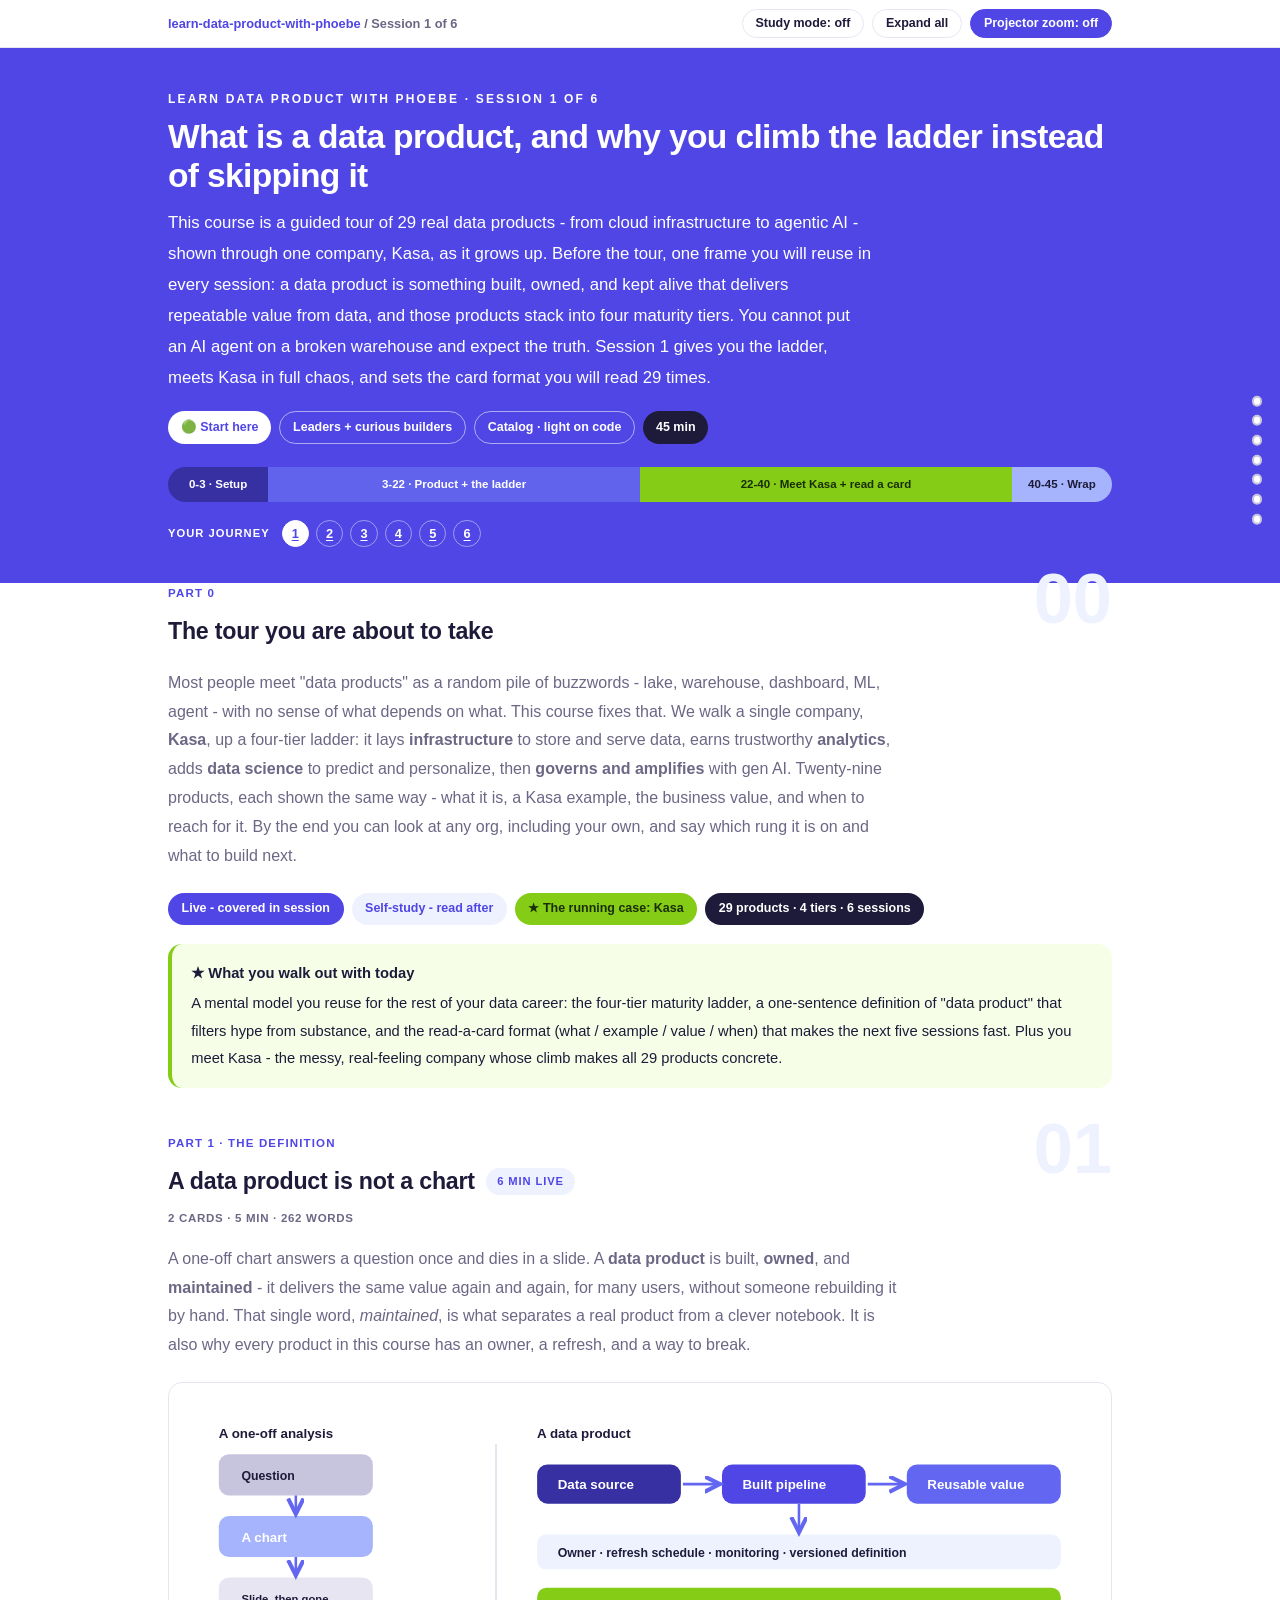
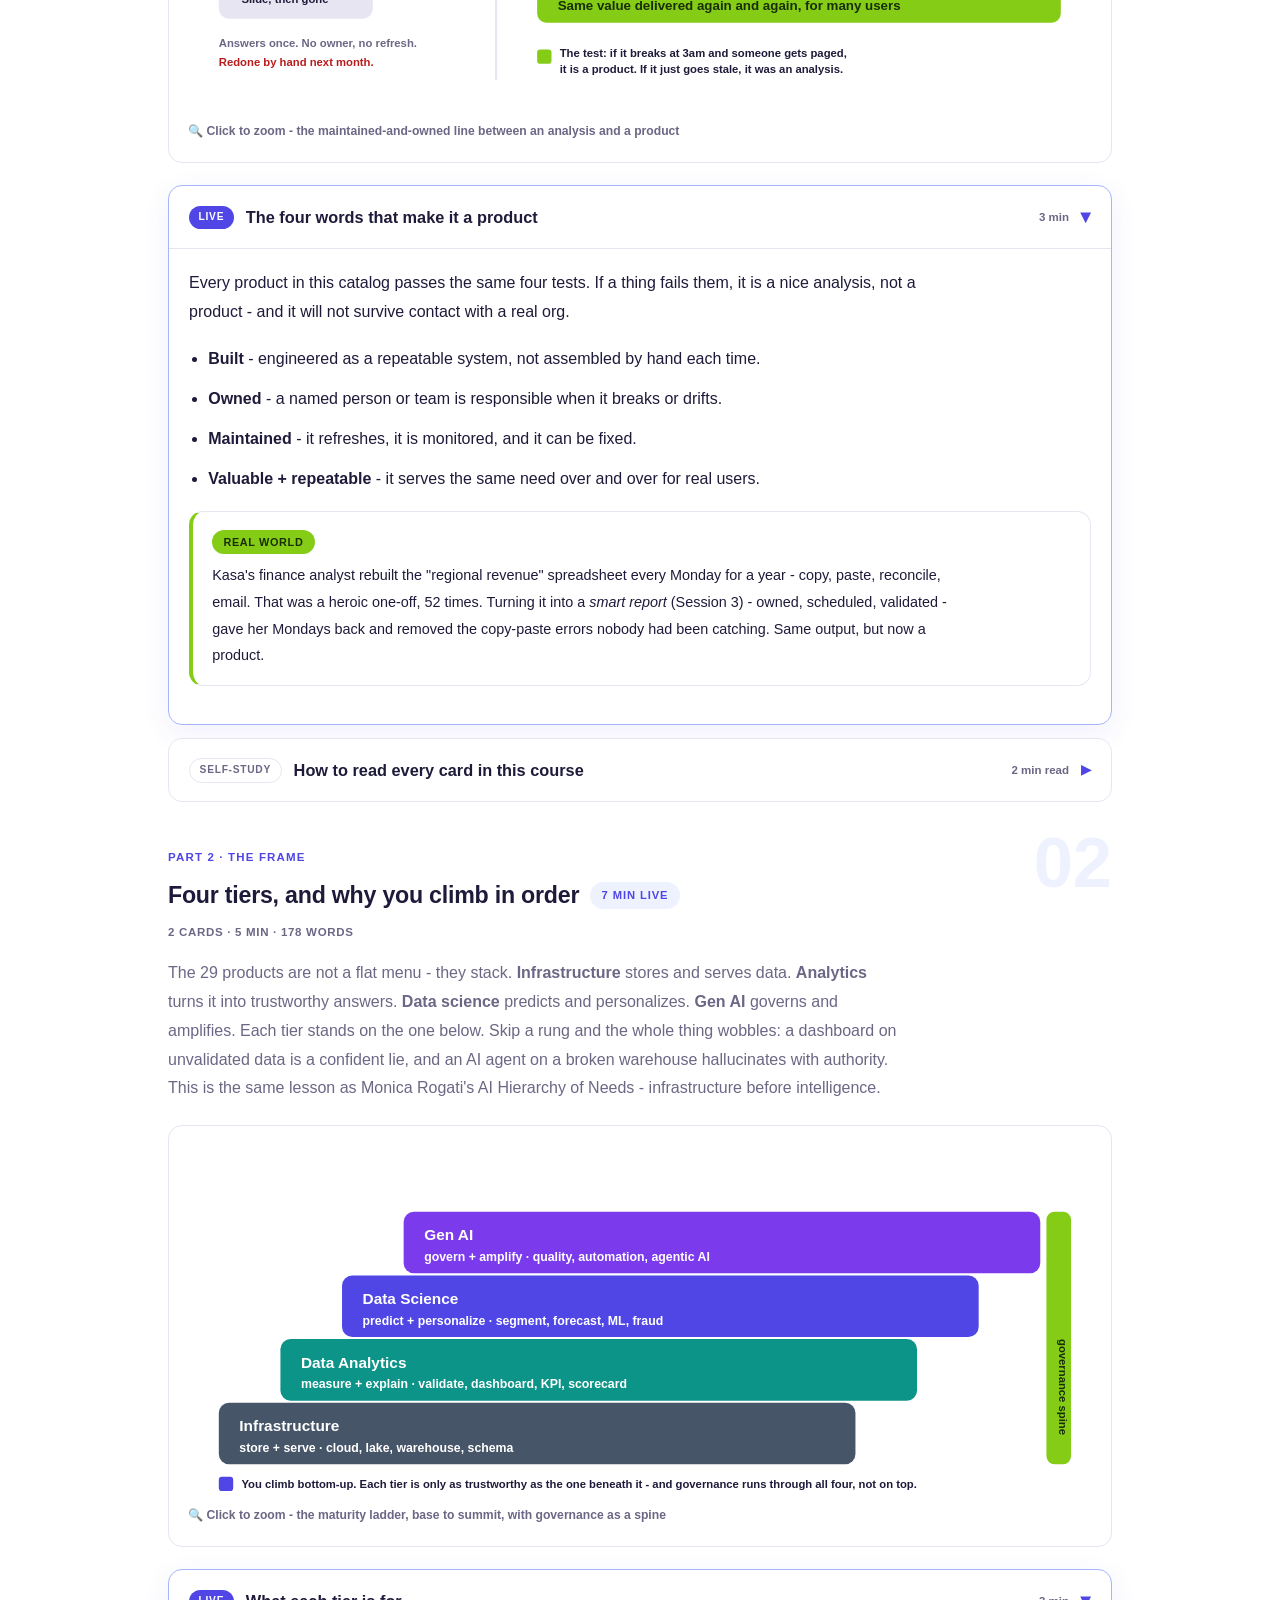
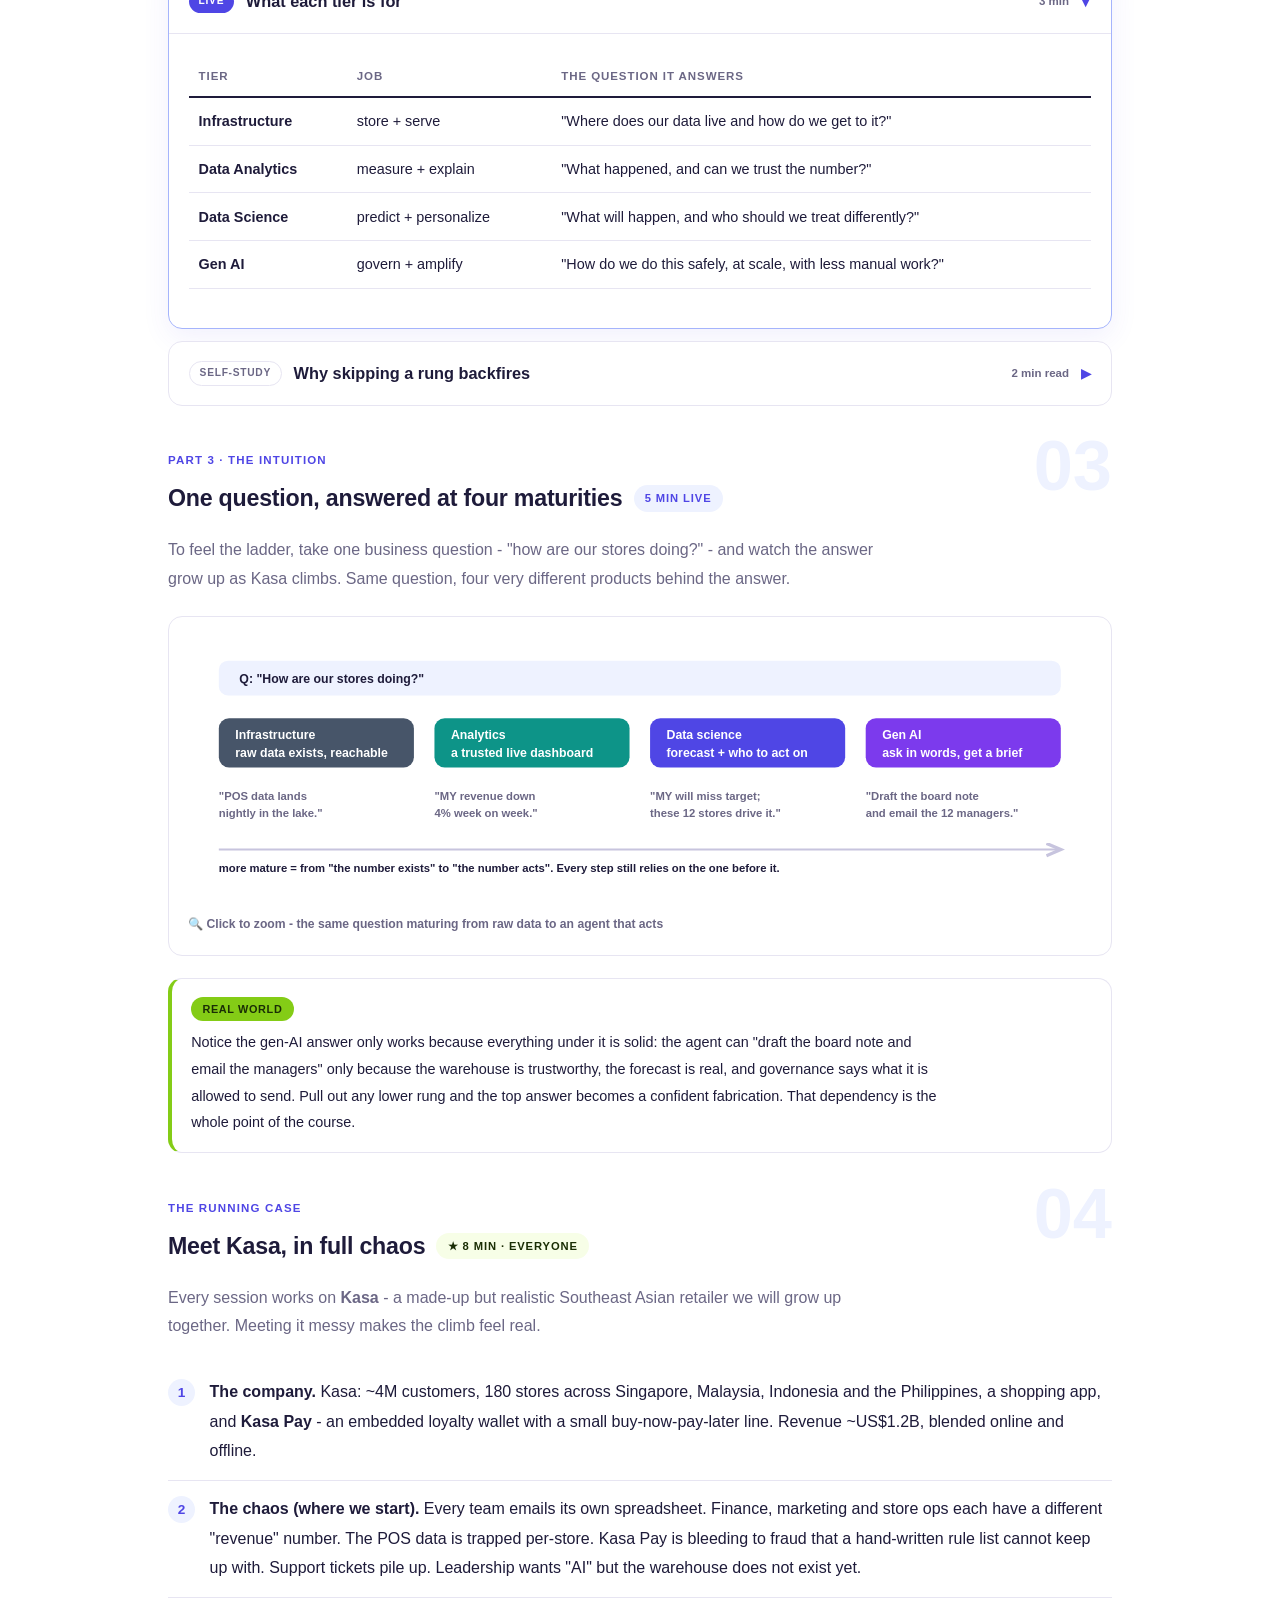
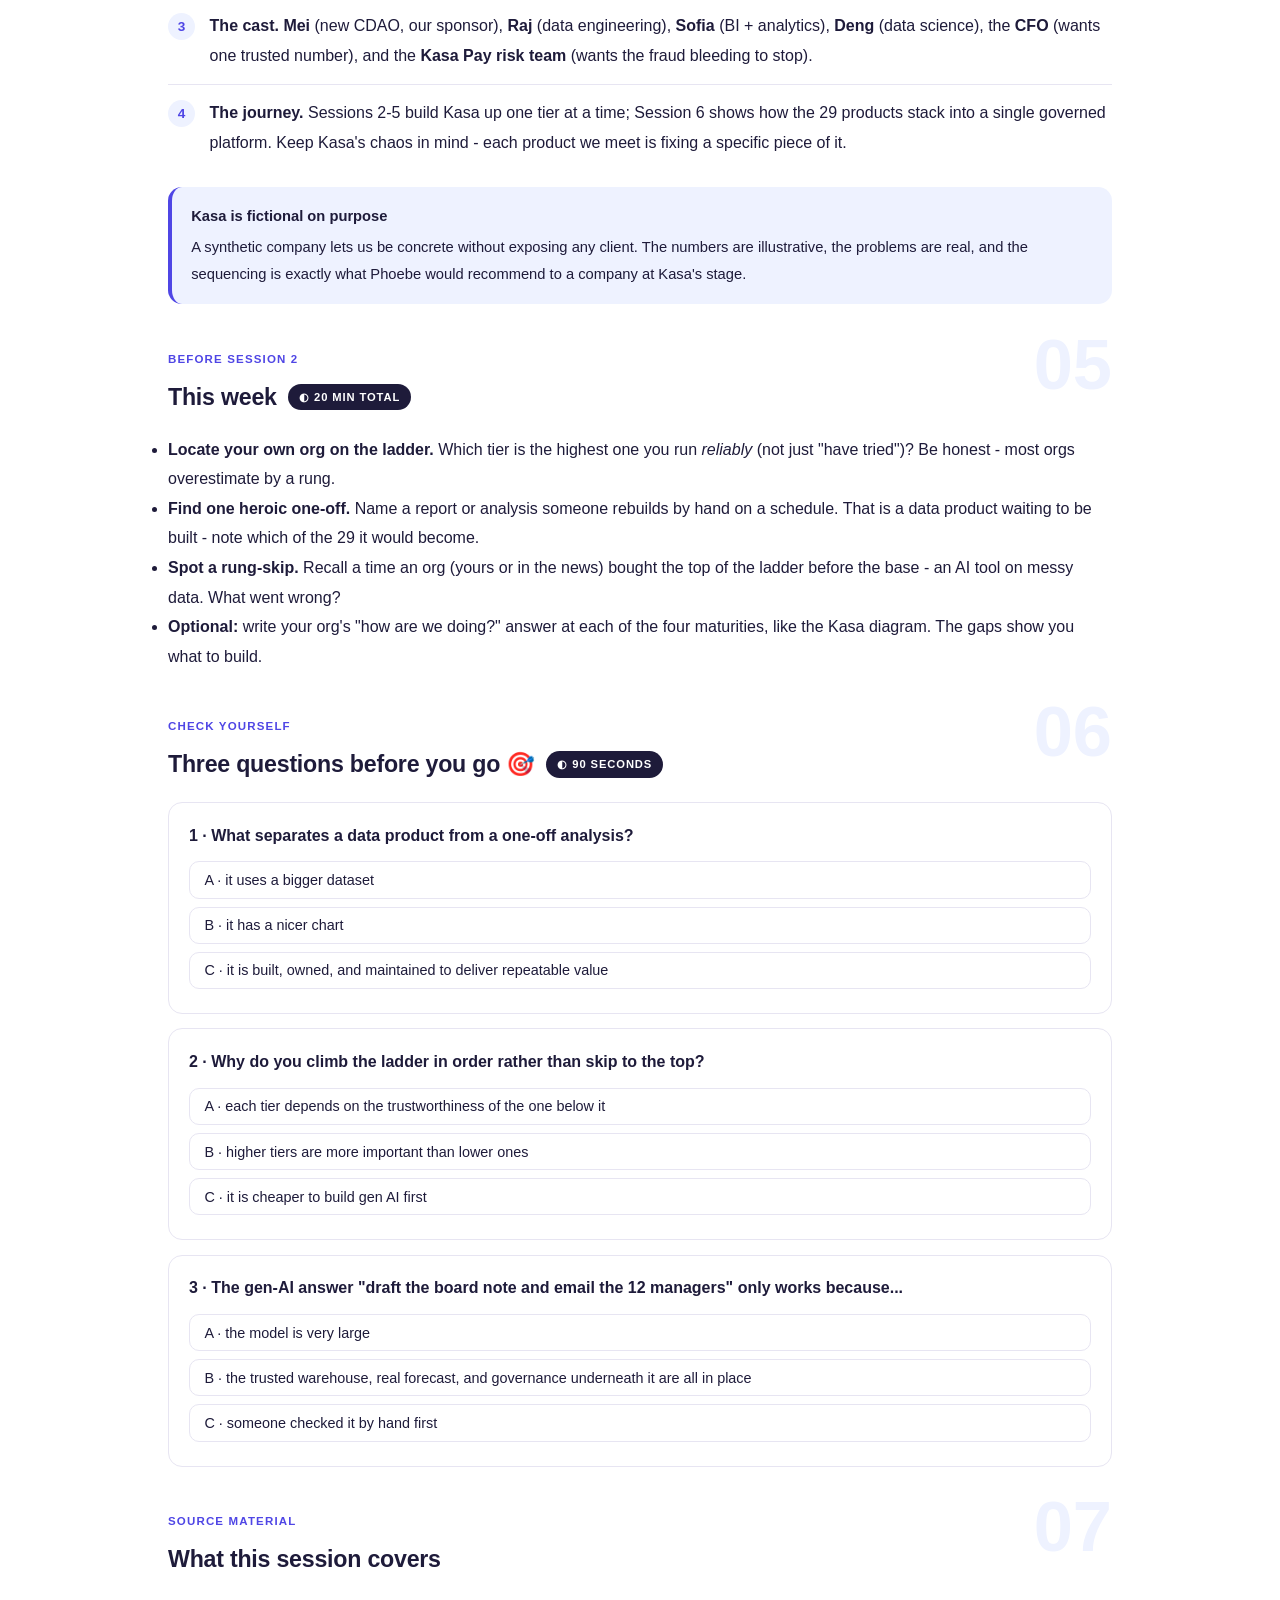
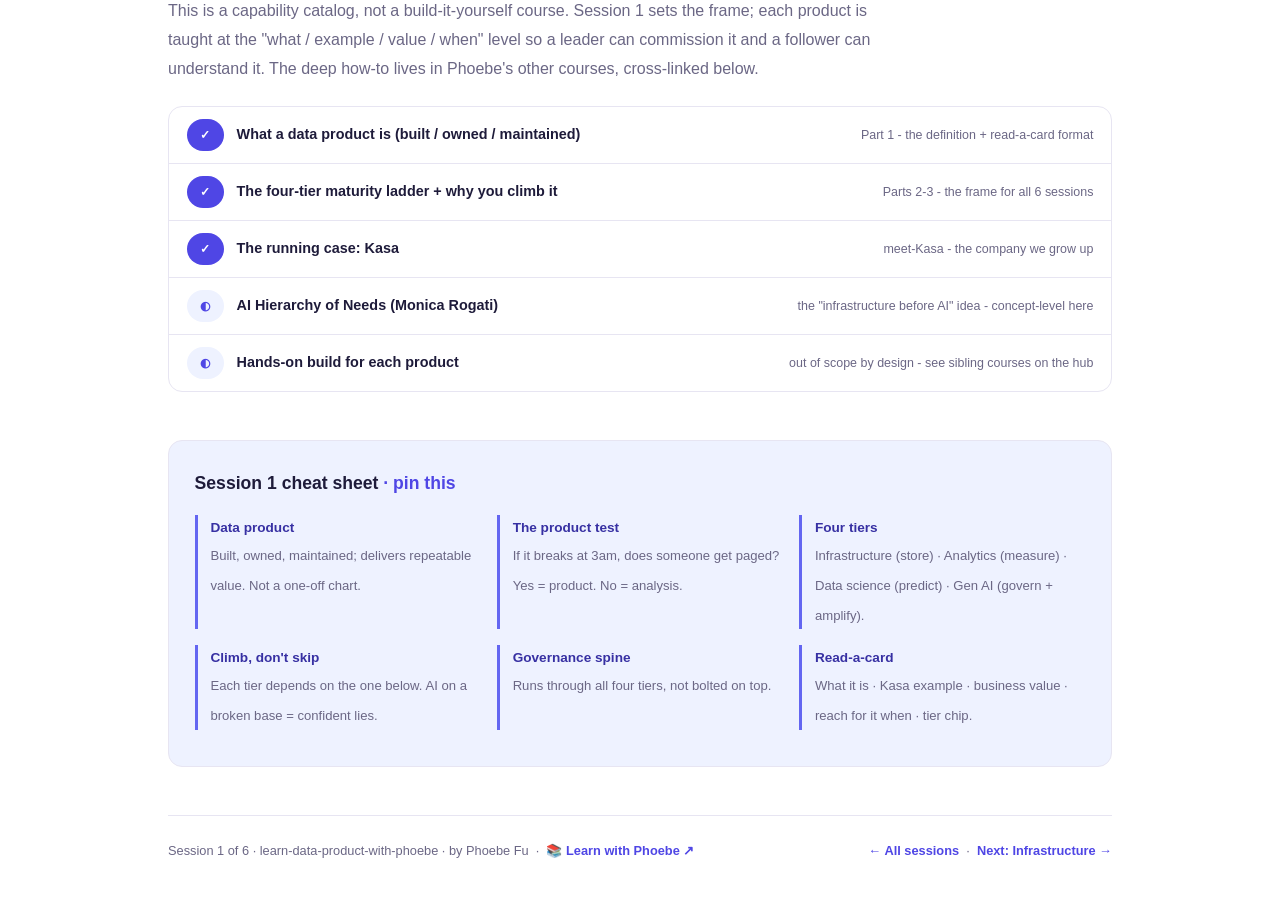
==== commit 8364457e: "Light surfaces everywhere: lightbox, cheat panel, code boxes; contrast and phone-width fixes Every d" ====
--- a/courses/01-maturity-ladder.html
+++ b/courses/01-maturity-ladder.html
@@ -19,7 +19,7 @@
 <meta name="twitter:image" content="https://phoebefu6.github.io/learn-data-product-with-phoebe/assets/og-cover.png">
 <!-- social:end -->
 <title>Session 1 · The data product maturity ladder - learn data product with phoebe</title>
-<link rel="stylesheet" href="../assets/style.css?v=9">
+<link rel="stylesheet" href="../assets/style.css?v=25">
 </head>
 <body>
 
@@ -369,6 +369,6 @@
 
 </main>
 
-<script src="../assets/app.js?v=6"></script>
+<script src="../assets/app.js?v=25"></script>
 </body>
 </html>
--- a/assets/style.css
+++ b/assets/style.css
@@ -15,8 +15,8 @@
   --amber-ink: #1A2E05;
   --amber-50: #F7FEE7;
   --paper: #FFFFFF;
-  --code-bg: #14132B;
-  --code-ink: #E0E7FF;
+  --code-bg: #EEF2FF;
+  --code-ink: #1E1B3A;
   --radius: 14px;
 }
 
@@ -46,7 +46,7 @@
   font-size: .75rem;
   letter-spacing: .18em;
   text-transform: uppercase;
-  opacity: .85;
+  opacity: 1;
   font-weight: 600;
 }
 .masthead h1 {
@@ -57,7 +57,7 @@
   letter-spacing: -.02em;
 }
 .masthead h1 .accent { color: inherit; }
-.masthead .sub { font-size: 1.05rem; opacity: .92; max-width: 44rem; }
+.masthead .sub { font-size: 1.05rem; opacity: 1; max-width: 44rem; }
 
 .chip-row { display: flex; flex-wrap: wrap; gap: .5rem; margin-top: 1.1rem; }
 .chip {
@@ -71,7 +71,7 @@
   white-space: nowrap;
 }
 .chip.level { background: #fff; color: var(--indigo); }
-.chip.audience { background: rgba(255,255,255,.16); color: #fff; border: 1px solid rgba(255,255,255,.35); }
+.chip.audience { background: rgba(255,255,255,.08); color: #fff; border: 1px solid rgba(255,255,255,.35); }
 .chip.time { background: var(--ink); color: #fff; font-variant-numeric: tabular-nums; }
 
 /* ---------- agenda bar ---------- */
@@ -224,7 +224,7 @@
 .pill.light { background: var(--indigo-50); color: var(--indigo); }
 .pill.inkpill { background: var(--ink); color: #fff; }
 .pill.amber, .pill.peach { background: var(--amber); color: var(--amber-ink); }
-.pill.bare { color: var(--faint); }
+.pill.bare { color: var(--muted); }
 
 /* ---------- 4D grid ---------- */
 .grid-2 { display: grid; grid-template-columns: repeat(auto-fit, minmax(15rem, 1fr)); gap: .8rem; margin: .5rem 0 1rem; }
@@ -253,10 +253,11 @@
 table.clean td:first-child { font-weight: 600; }
 
 /* ---------- prompt boxes ---------- */
-.prompt-box {
+.prompt-box{
   position: relative;
-  background: var(--code-bg);
-  color: var(--code-ink);
+  background: #EEF2FF;
+  border: 1px solid #E7E5F2;
+  color: #1E1B3A;
   border-radius: var(--radius);
   padding: 1.1rem 1.2rem;
   margin: 1rem 0 1.2rem;
@@ -266,12 +267,12 @@
   white-space: pre-wrap;
   word-break: break-word;
 }
-.prompt-box .label {
+.prompt-box .label{
   position: absolute;
   top: -0.7rem;
   left: 1rem;
-  background: var(--indigo);
-  color: #fff;
+  background: #4F46E5;
+  color: #FFFFFF;
   font-family: "Inter", -apple-system, sans-serif;
   font-size: .68rem;
   font-weight: 700;
@@ -282,13 +283,13 @@
 }
 .prompt-box.bad .label { background: var(--faint); color: var(--ink); }
 .prompt-box.good .label { background: var(--amber); color: var(--amber-ink); }
-.copy-btn {
+.copy-btn{
   position: absolute;
   top: .7rem;
   right: .7rem;
-  background: rgba(255,255,255,.1);
-  border: 1px solid rgba(255,255,255,.25);
-  color: #fff;
+  background: #FFFFFF;
+  border: 1px solid #E7E5F2;
+  color: #1E1B3A;
   border-radius: 999px;
   padding: .25rem .8rem;
   font-size: .72rem;
@@ -297,7 +298,7 @@
   font-family: "Inter", -apple-system, sans-serif;
   transition: background .15s ease;
 }
-.copy-btn:hover { background: rgba(255,255,255,.22); }
+.copy-btn:hover { background: #E7E5F2; }
 .copy-btn.copied { background: var(--amber); border-color: var(--amber); color: var(--amber-ink); }
 
 /* ---------- demo steps ---------- */
@@ -387,11 +388,11 @@
   gap: .4rem;
 }
 
-.lightbox {
+.lightbox{
   position: fixed;
   inset: 0;
   z-index: 100;
-  background: rgba(30,27,58,.9);
+  background: rgba(255,255,255,.97);
   display: none;
   align-items: center;
   justify-content: center;
@@ -399,8 +400,10 @@
   cursor: zoom-out;
 }
 .lightbox.open { display: flex; }
-.lightbox .inner {
+.lightbox .inner{
   background: #fff;
+  border: 1px solid #E7E5F2;
+  box-shadow: 0 10px 40px rgba(30,27,58,.14);
   border-radius: var(--radius);
   padding: 2rem;
   max-width: 94vw;
@@ -408,13 +411,12 @@
   overflow: auto;
 }
 .lightbox .inner svg, .lightbox .inner img { width: min(88vw, 70rem); height: auto; }
-.lightbox .close-hint {
+.lightbox .close-hint{
   position: fixed;
   top: 1rem; right: 1.4rem;
-  color: #fff;
+  color: #1E1B3A;
   font-size: .8rem;
   font-weight: 600;
-  opacity: .8;
 }
 
 /* ---------- courses covered ---------- */
@@ -433,19 +435,20 @@
 .covered-row .note { margin-left: auto; color: var(--muted); font-size: .78rem; text-align: right; }
 
 /* ---------- cheat sheet footer ---------- */
-.cheat {
-  background: var(--ink);
-  color: #fff;
+.cheat{
+  background: #EEF2FF;
+  border: 1px solid #E7E5F2;
+  color: #1E1B3A;
   border-radius: var(--radius);
   padding: 1.6rem 1.6rem 1.3rem;
   margin-top: 3rem;
 }
 .cheat h3 { font-size: 1.1rem; margin-bottom: 1rem; }
-.cheat h3 span { color: var(--indigo-soft); }
+.cheat h3 span { color: #4F46E5; }
 .cheat .grid-2 { gap: 1rem; }
 .cheat .cheat-item { border-left: 3px solid var(--indigo-mid); padding-left: .8rem; }
-.cheat .cheat-item b { display: block; font-size: .85rem; color: var(--indigo-soft); }
-.cheat .cheat-item span { font-size: .82rem; opacity: .85; }
+.cheat .cheat-item b { display: block; font-size: .85rem; color: #3730A3; }
+.cheat .cheat-item span { font-size: .82rem; color: #6B6785; }
 
 footer.pagefoot {
   border-top: 1px solid var(--hairline);
@@ -540,7 +543,7 @@
   margin-top: 1.1rem;
   flex-wrap: wrap;
 }
-.journey .jlabel { font-size: .7rem; font-weight: 700; text-transform: uppercase; letter-spacing: .09em; opacity: .8; margin-right: .3rem; }
+.journey .jlabel { font-size: .7rem; font-weight: 700; text-transform: uppercase; letter-spacing: .09em; opacity: 1; margin-right: .3rem; }
 .journey a {
   width: 1.7rem; height: 1.7rem;
   border-radius: 999px;
@@ -775,3 +778,28 @@
   color: var(--pv-flag);
 }
 /* === /LWP-PATCH === */
+
+/* layout-patch-3: phone-width overflow (2026-10-10) */
+.sql-bar { flex-wrap: wrap; }
+@media (max-width: 480px) {
+  .covered-row { flex-wrap: wrap; }
+  .covered-row .note { margin-left: 0; text-align: left; flex-basis: 100%; }
+  details.card summary { flex-wrap: wrap; }
+  details.card summary .mini { white-space: normal; }
+  .wk, .sqlbox, .prompt-box, pre { max-width: 100%; overflow-x: auto; }
+  .mono, code, strong, .note { overflow-wrap: anywhere; }
+  select, input[type=range], label { max-width: 100%; }
+  canvas, svg, img { max-width: 100%; height: auto; }
+  .tree-kids, .tree-node-wrap, .tree-node, .rb-night, .al-row, .gd-field, .tl-row, .sl-row { max-width: 100%; overflow-x: auto; }
+  .tl-cols, .sl-cols, .bb-cols, .ev-cols, [class$="-cols"] { grid-template-columns: 1fr !important; display: grid; }
+  .tl-cols > *, .sl-cols > *, [class$="-cols"] > * { min-width: 0; max-width: 100%; }
+  .mono { white-space: normal; }
+  .er-w, .bb-lab, .tl-lev, .sl-lev { max-width: 100%; white-space: normal; }
+}
+/* contrast-patch-2b */
+.cheat a { color: var(--indigo-deep, var(--ink)); }
+.chip.audience { background: transparent; border-color: rgba(255,255,255,.55); }
+.masthead a, .masthead .sub a { color: #fff; text-decoration: underline; text-underline-offset: 2px; }
+.prompt-box b, .prompt-box strong { color: var(--indigo-deep, var(--ink)); }
+.prompt-box span, .prompt-box em, .prompt-box i { color: inherit; }
+.pp-stamp i { color: var(--ink); }
